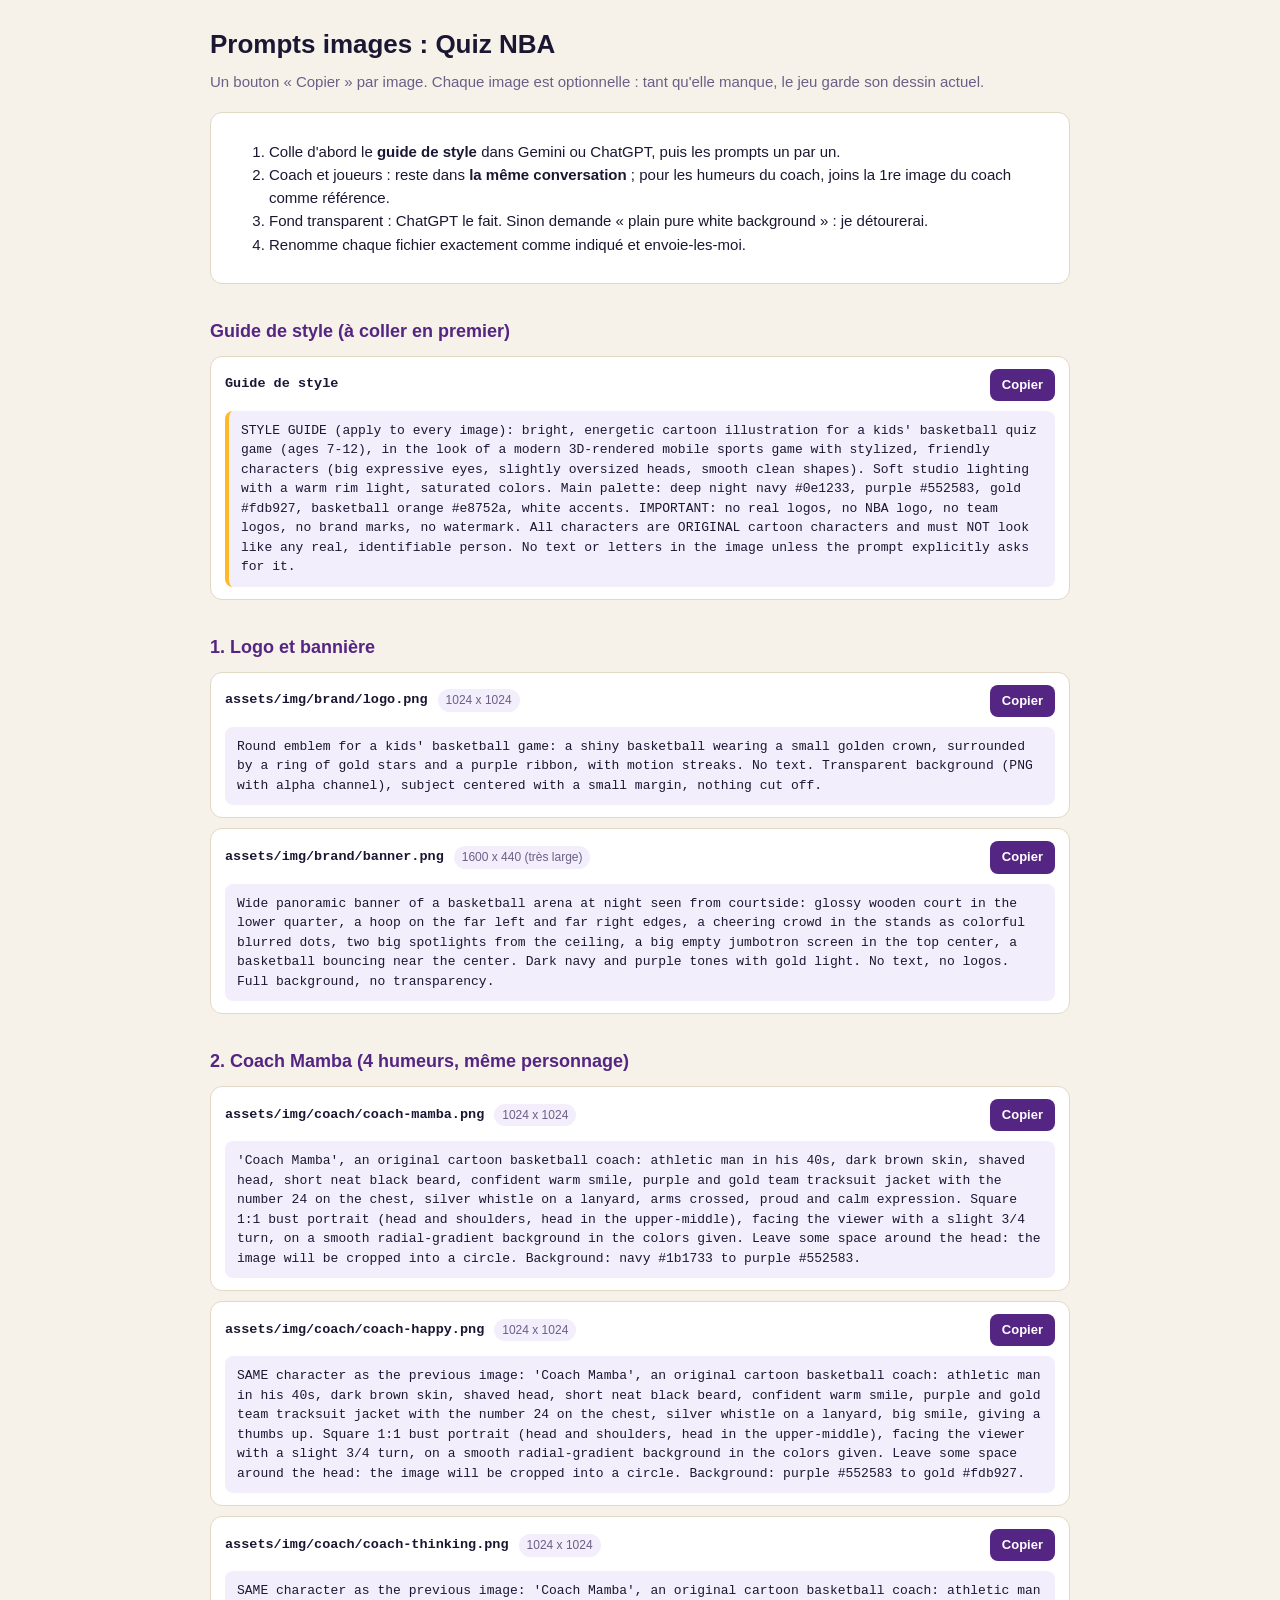
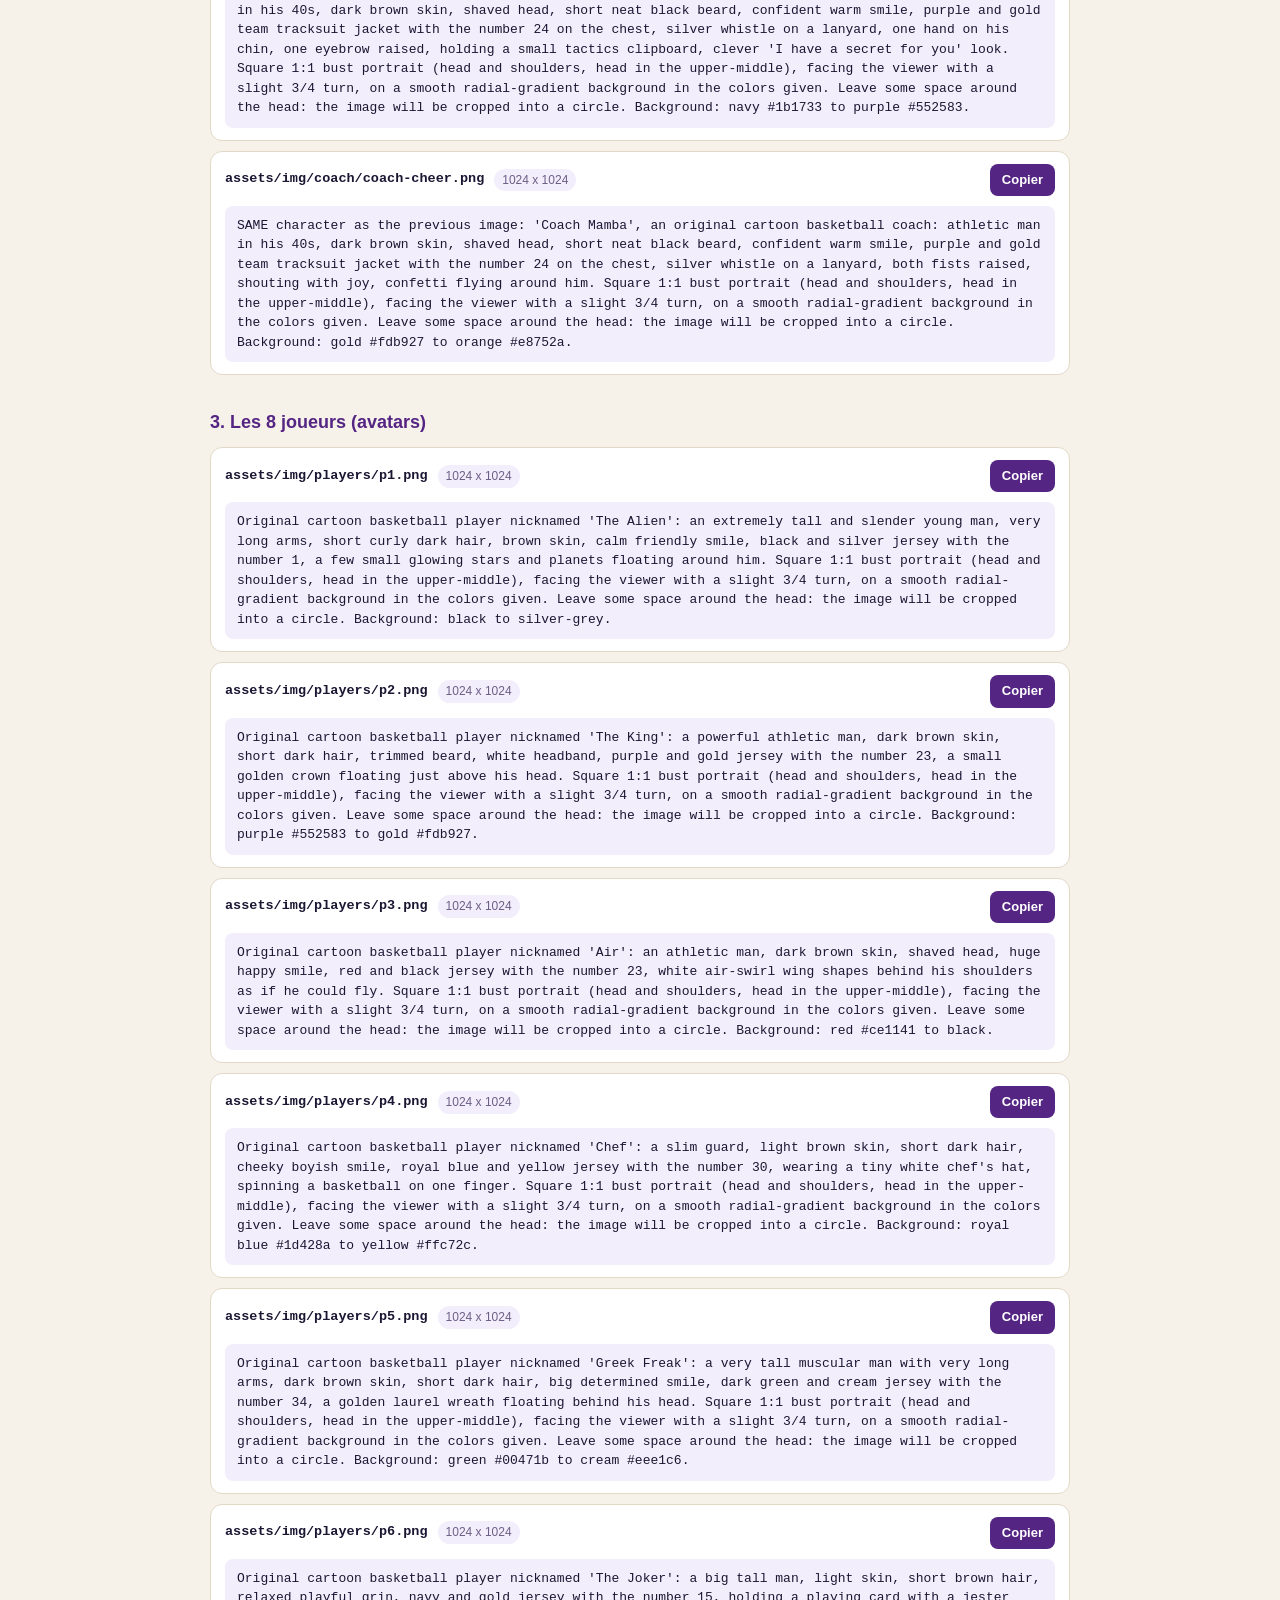
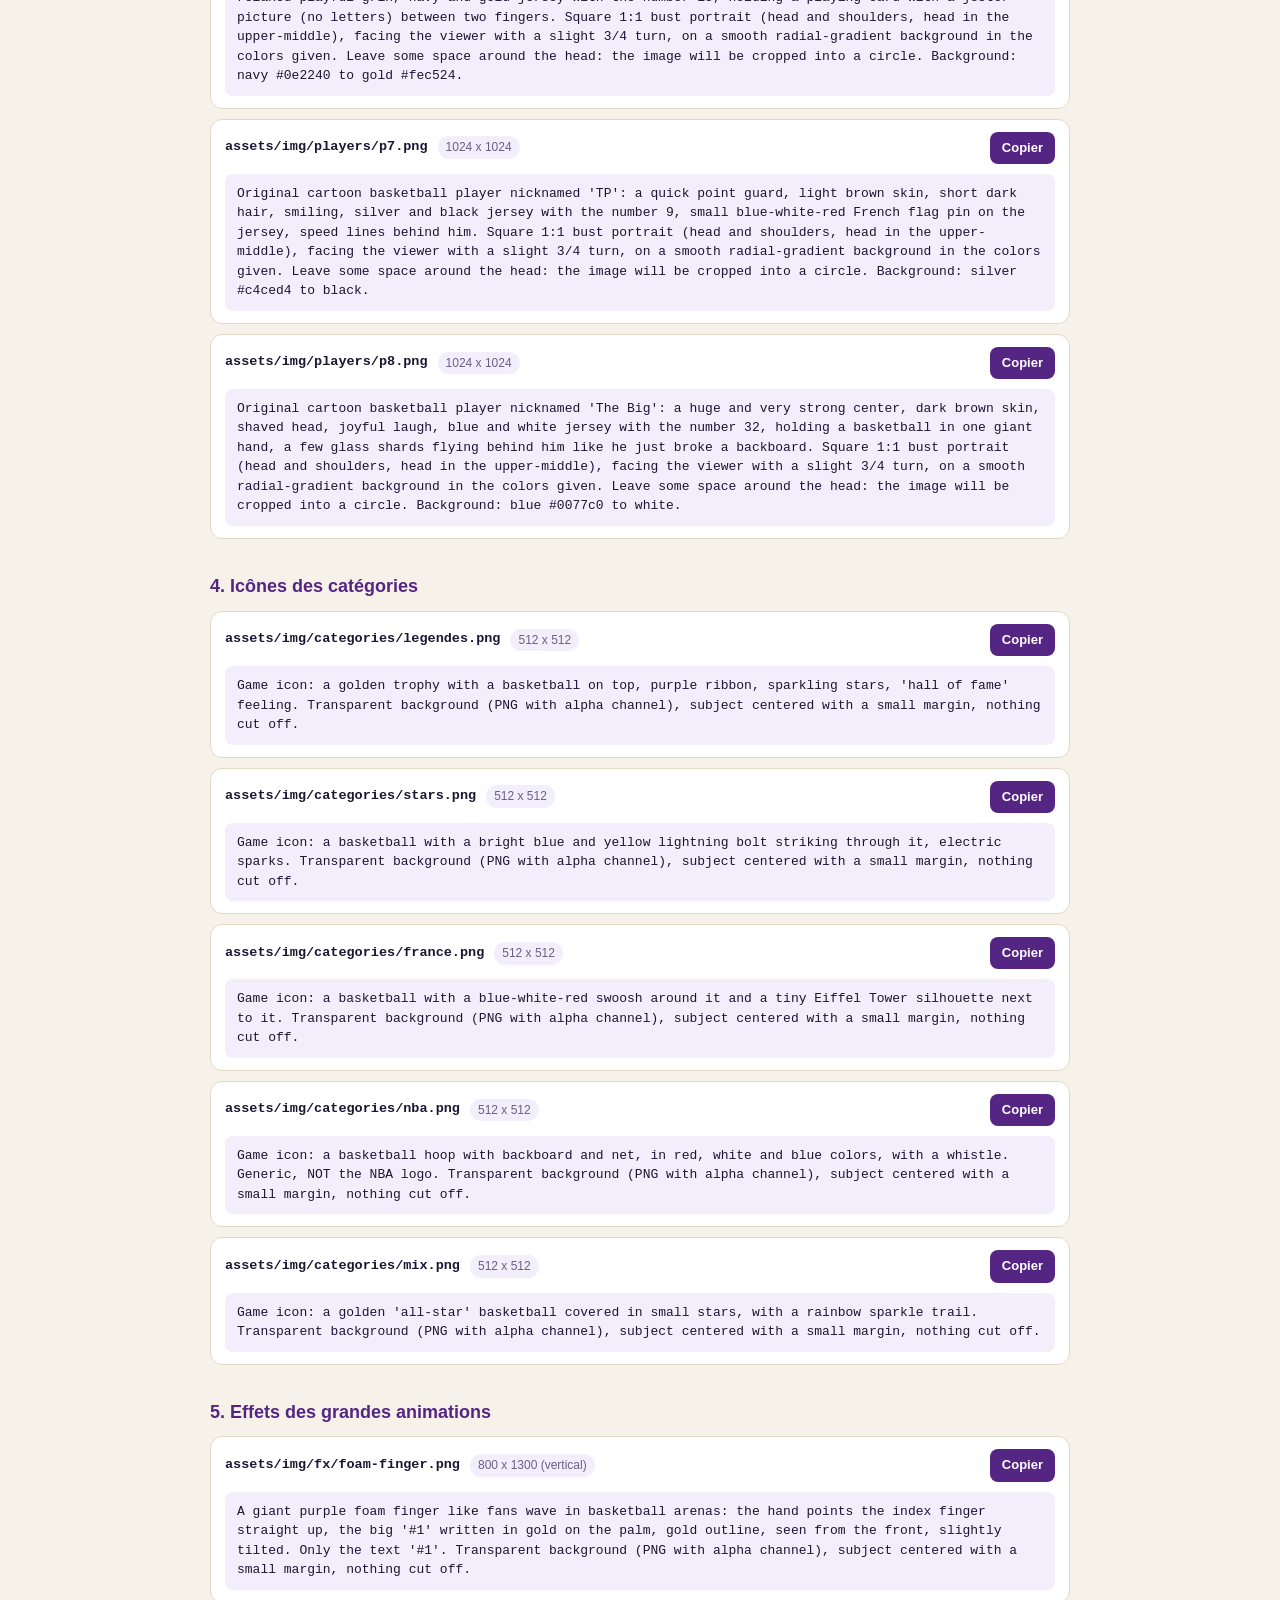
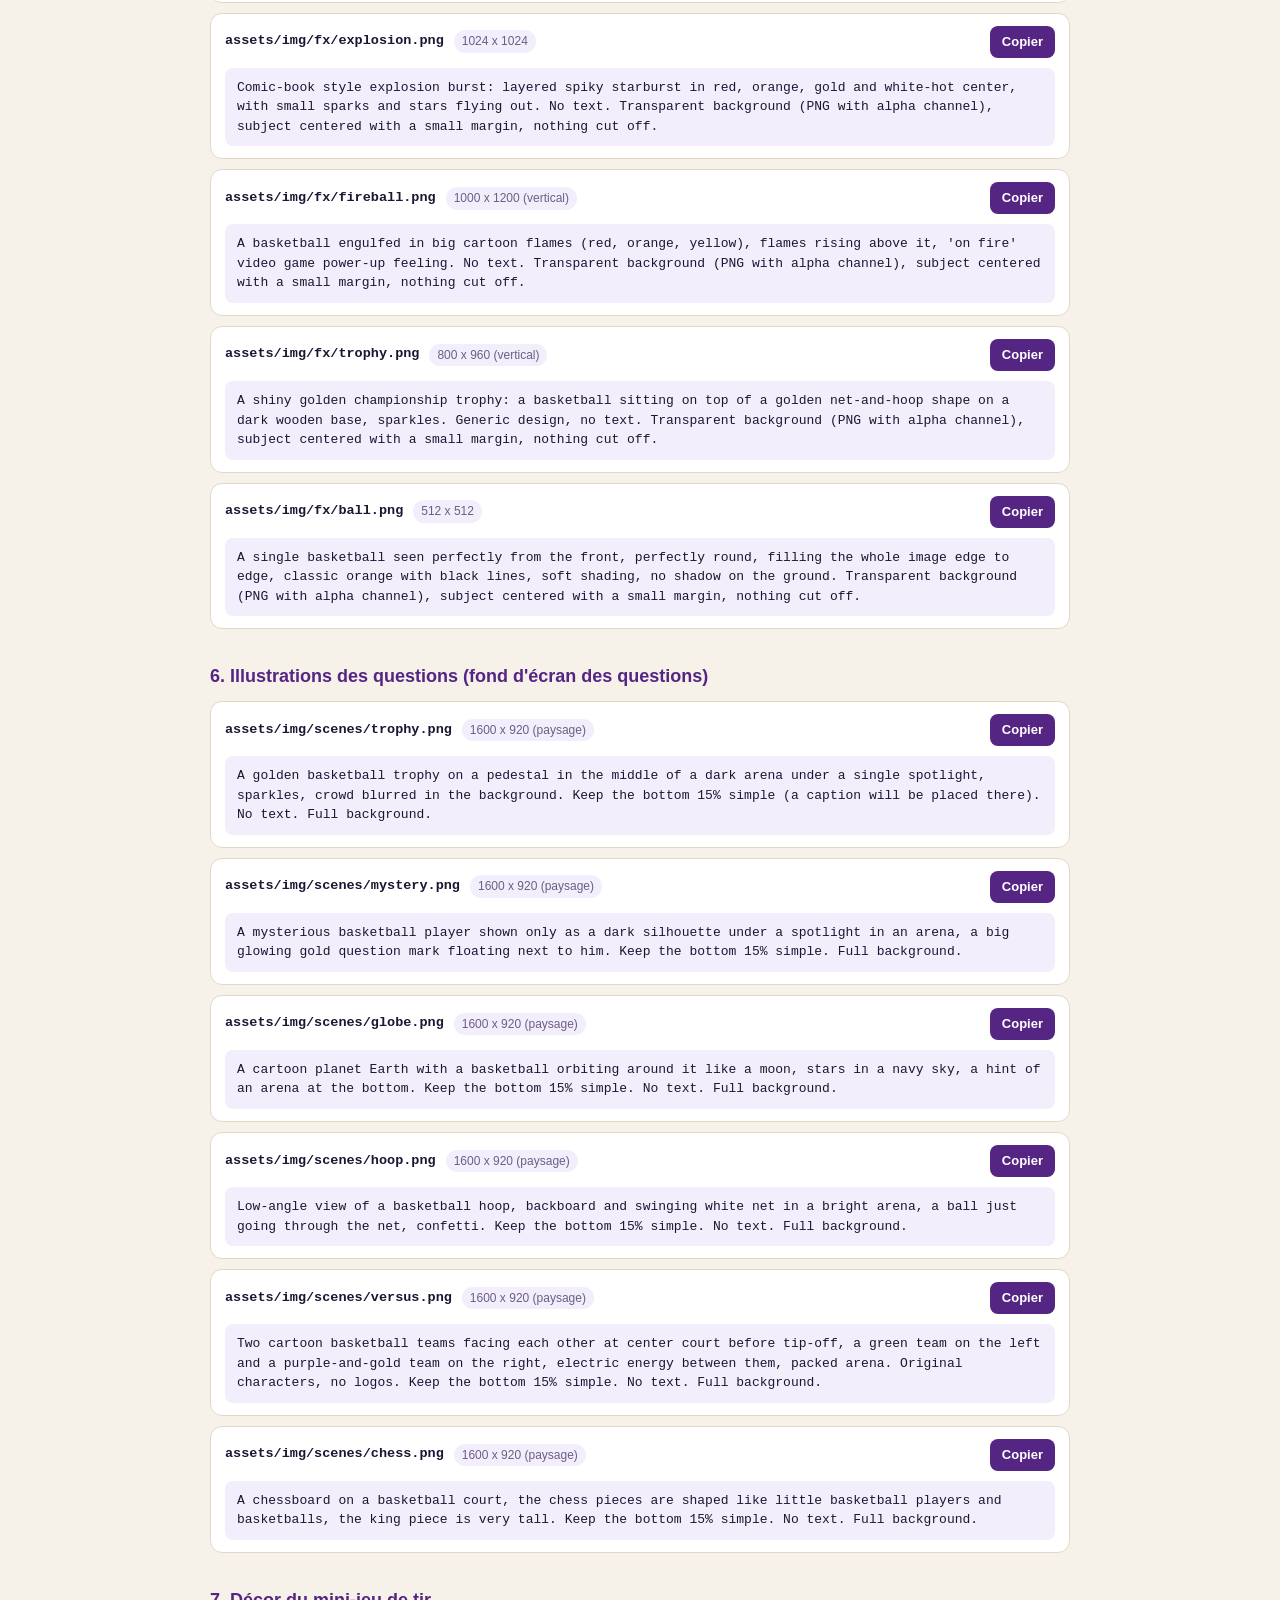
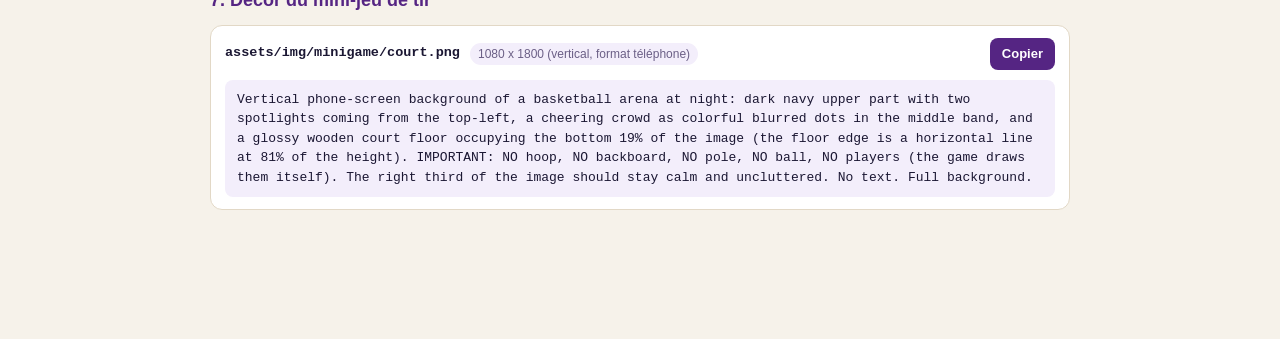
==== prompts-images.html @ 9446aa69 "Version animée : overlays GSAP, mini-jeu de tir, bruitages, images optionnelles - Découpe du fichier" ====
<!doctype html><html lang="fr"><head><meta charset="utf-8"><meta name="viewport" content="width=device-width,initial-scale=1">
<title>Prompts images Quiz NBA</title>
<style>
:root{--bg:#f6f2ea;--card:#fff;--ink:#1b1733;--mut:#6b5f86;--line:#e2d8c6;--acc:#552583;--gold:#fdb927;--code:#f3eefb}
@media (prefers-color-scheme:dark){:root{--bg:#0e1233;--card:#171c47;--ink:#f3f0ff;--mut:#b5acd6;--line:#2c3270;--acc:#c9a8ff;--code:#1f2560}}
*{box-sizing:border-box}body{margin:0;background:var(--bg);color:var(--ink);font:15px/1.55 -apple-system,Segoe UI,Roboto,Helvetica,Arial,sans-serif;padding:24px 16px 60px}
main{max-width:860px;margin:0 auto}h1{font-size:26px;margin:0 0 6px}h2{font-size:18px;margin:34px 0 10px;color:var(--acc)}
p.lead{color:var(--mut);margin:0 0 18px}.steps{background:var(--card);border:1px solid var(--line);border-radius:12px;padding:12px 18px}
.item{background:var(--card);border:1px solid var(--line);border-radius:12px;padding:12px 14px;margin:10px 0}
.head{display:flex;gap:10px;align-items:center;flex-wrap:wrap}.file{font-family:ui-monospace,Menlo,Consolas,monospace;font-weight:700;font-size:13.5px;word-break:break-all}
.size{font-size:12px;color:var(--mut);background:var(--code);padding:2px 8px;border-radius:99px}
button{margin-left:auto;border:0;background:var(--acc);color:#fff;font:inherit;font-size:13px;font-weight:700;padding:6px 12px;border-radius:8px;cursor:pointer}
button.done{background:#2e8b57}
pre{white-space:pre-wrap;background:var(--code);border-radius:8px;padding:10px 12px;margin:10px 0 0;font-size:13px;line-height:1.5;font-family:ui-monospace,Menlo,Consolas,monospace}
.style pre{border-left:4px solid var(--gold)}
</style></head><body><main>
<h1>Prompts images : Quiz NBA</h1>
<p class="lead">Un bouton « Copier » par image. Chaque image est optionnelle : tant qu'elle manque, le jeu garde son dessin actuel.</p>
<div class="steps"><ol>
<li>Colle d'abord le <b>guide de style</b> dans Gemini ou ChatGPT, puis les prompts un par un.</li>
<li>Coach et joueurs : reste dans <b>la même conversation</b> ; pour les humeurs du coach, joins la 1re image du coach comme référence.</li>
<li>Fond transparent : ChatGPT le fait. Sinon demande « plain pure white background » : je détourerai.</li>
<li>Renomme chaque fichier exactement comme indiqué et envoie-les-moi.</li></ol></div>
<h2>Guide de style (à coller en premier)</h2>
<div class="item style"><div class="head"><span class="file">Guide de style</span><button data-t="style">Copier</button></div><pre id="style"></pre></div>
<div id="list"></div>
<script>
var STYLE="STYLE GUIDE (apply to every image): bright, energetic cartoon illustration for a kids' basketball quiz game (ages 7-12), in the look of a modern 3D-rendered mobile sports game with stylized, friendly characters (big expressive eyes, slightly oversized heads, smooth clean shapes). Soft studio lighting with a warm rim light, saturated colors. Main palette: deep night navy #0e1233, purple #552583, gold #fdb927, basketball orange #e8752a, white accents. IMPORTANT: no real logos, no NBA logo, no team logos, no brand marks, no watermark. All characters are ORIGINAL cartoon characters and must NOT look like any real, identifiable person. No text or letters in the image unless the prompt explicitly asks for it.";var DATA=[{"title": "1. Logo et bannière", "folder": "brand", "items": [{"name": "logo", "size": "1024 x 1024", "prompt": "Round emblem for a kids' basketball game: a shiny basketball wearing a small golden crown, surrounded by a ring of gold stars and a purple ribbon, with motion streaks. No text. Transparent background (PNG with alpha channel), subject centered with a small margin, nothing cut off."}, {"name": "banner", "size": "1600 x 440 (très large)", "prompt": "Wide panoramic banner of a basketball arena at night seen from courtside: glossy wooden court in the lower quarter, a hoop on the far left and far right edges, a cheering crowd in the stands as colorful blurred dots, two big spotlights from the ceiling, a big empty jumbotron screen in the top center, a basketball bouncing near the center. Dark navy and purple tones with gold light. No text, no logos. Full background, no transparency."}]}, {"title": "2. Coach Mamba (4 humeurs, même personnage)", "folder": "coach", "items": [{"name": "coach-mamba", "size": "1024 x 1024", "prompt": "'Coach Mamba', an original cartoon basketball coach: athletic man in his 40s, dark brown skin, shaved head, short neat black beard, confident warm smile, purple and gold team tracksuit jacket with the number 24 on the chest, silver whistle on a lanyard, arms crossed, proud and calm expression. Square 1:1 bust portrait (head and shoulders, head in the upper-middle), facing the viewer with a slight 3/4 turn, on a smooth radial-gradient background in the colors given. Leave some space around the head: the image will be cropped into a circle. Background: navy #1b1733 to purple #552583."}, {"name": "coach-happy", "size": "1024 x 1024", "prompt": "SAME character as the previous image: 'Coach Mamba', an original cartoon basketball coach: athletic man in his 40s, dark brown skin, shaved head, short neat black beard, confident warm smile, purple and gold team tracksuit jacket with the number 24 on the chest, silver whistle on a lanyard, big smile, giving a thumbs up. Square 1:1 bust portrait (head and shoulders, head in the upper-middle), facing the viewer with a slight 3/4 turn, on a smooth radial-gradient background in the colors given. Leave some space around the head: the image will be cropped into a circle. Background: purple #552583 to gold #fdb927."}, {"name": "coach-thinking", "size": "1024 x 1024", "prompt": "SAME character as the previous image: 'Coach Mamba', an original cartoon basketball coach: athletic man in his 40s, dark brown skin, shaved head, short neat black beard, confident warm smile, purple and gold team tracksuit jacket with the number 24 on the chest, silver whistle on a lanyard, one hand on his chin, one eyebrow raised, holding a small tactics clipboard, clever 'I have a secret for you' look. Square 1:1 bust portrait (head and shoulders, head in the upper-middle), facing the viewer with a slight 3/4 turn, on a smooth radial-gradient background in the colors given. Leave some space around the head: the image will be cropped into a circle. Background: navy #1b1733 to purple #552583."}, {"name": "coach-cheer", "size": "1024 x 1024", "prompt": "SAME character as the previous image: 'Coach Mamba', an original cartoon basketball coach: athletic man in his 40s, dark brown skin, shaved head, short neat black beard, confident warm smile, purple and gold team tracksuit jacket with the number 24 on the chest, silver whistle on a lanyard, both fists raised, shouting with joy, confetti flying around him. Square 1:1 bust portrait (head and shoulders, head in the upper-middle), facing the viewer with a slight 3/4 turn, on a smooth radial-gradient background in the colors given. Leave some space around the head: the image will be cropped into a circle. Background: gold #fdb927 to orange #e8752a."}]}, {"title": "3. Les 8 joueurs (avatars)", "folder": "players", "items": [{"name": "p1", "size": "1024 x 1024", "prompt": "Original cartoon basketball player nicknamed 'The Alien': an extremely tall and slender young man, very long arms, short curly dark hair, brown skin, calm friendly smile, black and silver jersey with the number 1, a few small glowing stars and planets floating around him. Square 1:1 bust portrait (head and shoulders, head in the upper-middle), facing the viewer with a slight 3/4 turn, on a smooth radial-gradient background in the colors given. Leave some space around the head: the image will be cropped into a circle. Background: black to silver-grey."}, {"name": "p2", "size": "1024 x 1024", "prompt": "Original cartoon basketball player nicknamed 'The King': a powerful athletic man, dark brown skin, short dark hair, trimmed beard, white headband, purple and gold jersey with the number 23, a small golden crown floating just above his head. Square 1:1 bust portrait (head and shoulders, head in the upper-middle), facing the viewer with a slight 3/4 turn, on a smooth radial-gradient background in the colors given. Leave some space around the head: the image will be cropped into a circle. Background: purple #552583 to gold #fdb927."}, {"name": "p3", "size": "1024 x 1024", "prompt": "Original cartoon basketball player nicknamed 'Air': an athletic man, dark brown skin, shaved head, huge happy smile, red and black jersey with the number 23, white air-swirl wing shapes behind his shoulders as if he could fly. Square 1:1 bust portrait (head and shoulders, head in the upper-middle), facing the viewer with a slight 3/4 turn, on a smooth radial-gradient background in the colors given. Leave some space around the head: the image will be cropped into a circle. Background: red #ce1141 to black."}, {"name": "p4", "size": "1024 x 1024", "prompt": "Original cartoon basketball player nicknamed 'Chef': a slim guard, light brown skin, short dark hair, cheeky boyish smile, royal blue and yellow jersey with the number 30, wearing a tiny white chef's hat, spinning a basketball on one finger. Square 1:1 bust portrait (head and shoulders, head in the upper-middle), facing the viewer with a slight 3/4 turn, on a smooth radial-gradient background in the colors given. Leave some space around the head: the image will be cropped into a circle. Background: royal blue #1d428a to yellow #ffc72c."}, {"name": "p5", "size": "1024 x 1024", "prompt": "Original cartoon basketball player nicknamed 'Greek Freak': a very tall muscular man with very long arms, dark brown skin, short dark hair, big determined smile, dark green and cream jersey with the number 34, a golden laurel wreath floating behind his head. Square 1:1 bust portrait (head and shoulders, head in the upper-middle), facing the viewer with a slight 3/4 turn, on a smooth radial-gradient background in the colors given. Leave some space around the head: the image will be cropped into a circle. Background: green #00471b to cream #eee1c6."}, {"name": "p6", "size": "1024 x 1024", "prompt": "Original cartoon basketball player nicknamed 'The Joker': a big tall man, light skin, short brown hair, relaxed playful grin, navy and gold jersey with the number 15, holding a playing card with a jester picture (no letters) between two fingers. Square 1:1 bust portrait (head and shoulders, head in the upper-middle), facing the viewer with a slight 3/4 turn, on a smooth radial-gradient background in the colors given. Leave some space around the head: the image will be cropped into a circle. Background: navy #0e2240 to gold #fec524."}, {"name": "p7", "size": "1024 x 1024", "prompt": "Original cartoon basketball player nicknamed 'TP': a quick point guard, light brown skin, short dark hair, smiling, silver and black jersey with the number 9, small blue-white-red French flag pin on the jersey, speed lines behind him. Square 1:1 bust portrait (head and shoulders, head in the upper-middle), facing the viewer with a slight 3/4 turn, on a smooth radial-gradient background in the colors given. Leave some space around the head: the image will be cropped into a circle. Background: silver #c4ced4 to black."}, {"name": "p8", "size": "1024 x 1024", "prompt": "Original cartoon basketball player nicknamed 'The Big': a huge and very strong center, dark brown skin, shaved head, joyful laugh, blue and white jersey with the number 32, holding a basketball in one giant hand, a few glass shards flying behind him like he just broke a backboard. Square 1:1 bust portrait (head and shoulders, head in the upper-middle), facing the viewer with a slight 3/4 turn, on a smooth radial-gradient background in the colors given. Leave some space around the head: the image will be cropped into a circle. Background: blue #0077c0 to white."}]}, {"title": "4. Icônes des catégories", "folder": "categories", "items": [{"name": "legendes", "size": "512 x 512", "prompt": "Game icon: a golden trophy with a basketball on top, purple ribbon, sparkling stars, 'hall of fame' feeling. Transparent background (PNG with alpha channel), subject centered with a small margin, nothing cut off."}, {"name": "stars", "size": "512 x 512", "prompt": "Game icon: a basketball with a bright blue and yellow lightning bolt striking through it, electric sparks. Transparent background (PNG with alpha channel), subject centered with a small margin, nothing cut off."}, {"name": "france", "size": "512 x 512", "prompt": "Game icon: a basketball with a blue-white-red swoosh around it and a tiny Eiffel Tower silhouette next to it. Transparent background (PNG with alpha channel), subject centered with a small margin, nothing cut off."}, {"name": "nba", "size": "512 x 512", "prompt": "Game icon: a basketball hoop with backboard and net, in red, white and blue colors, with a whistle. Generic, NOT the NBA logo. Transparent background (PNG with alpha channel), subject centered with a small margin, nothing cut off."}, {"name": "mix", "size": "512 x 512", "prompt": "Game icon: a golden 'all-star' basketball covered in small stars, with a rainbow sparkle trail. Transparent background (PNG with alpha channel), subject centered with a small margin, nothing cut off."}]}, {"title": "5. Effets des grandes animations", "folder": "fx", "items": [{"name": "foam-finger", "size": "800 x 1300 (vertical)", "prompt": "A giant purple foam finger like fans wave in basketball arenas: the hand points the index finger straight up, the big '#1' written in gold on the palm, gold outline, seen from the front, slightly tilted. Only the text '#1'. Transparent background (PNG with alpha channel), subject centered with a small margin, nothing cut off."}, {"name": "explosion", "size": "1024 x 1024", "prompt": "Comic-book style explosion burst: layered spiky starburst in red, orange, gold and white-hot center, with small sparks and stars flying out. No text. Transparent background (PNG with alpha channel), subject centered with a small margin, nothing cut off."}, {"name": "fireball", "size": "1000 x 1200 (vertical)", "prompt": "A basketball engulfed in big cartoon flames (red, orange, yellow), flames rising above it, 'on fire' video game power-up feeling. No text. Transparent background (PNG with alpha channel), subject centered with a small margin, nothing cut off."}, {"name": "trophy", "size": "800 x 960 (vertical)", "prompt": "A shiny golden championship trophy: a basketball sitting on top of a golden net-and-hoop shape on a dark wooden base, sparkles. Generic design, no text. Transparent background (PNG with alpha channel), subject centered with a small margin, nothing cut off."}, {"name": "ball", "size": "512 x 512", "prompt": "A single basketball seen perfectly from the front, perfectly round, filling the whole image edge to edge, classic orange with black lines, soft shading, no shadow on the ground. Transparent background (PNG with alpha channel), subject centered with a small margin, nothing cut off."}]}, {"title": "6. Illustrations des questions (fond d'écran des questions)", "folder": "scenes", "items": [{"name": "trophy", "size": "1600 x 920 (paysage)", "prompt": "A golden basketball trophy on a pedestal in the middle of a dark arena under a single spotlight, sparkles, crowd blurred in the background. Keep the bottom 15% simple (a caption will be placed there). No text. Full background."}, {"name": "mystery", "size": "1600 x 920 (paysage)", "prompt": "A mysterious basketball player shown only as a dark silhouette under a spotlight in an arena, a big glowing gold question mark floating next to him. Keep the bottom 15% simple. Full background."}, {"name": "globe", "size": "1600 x 920 (paysage)", "prompt": "A cartoon planet Earth with a basketball orbiting around it like a moon, stars in a navy sky, a hint of an arena at the bottom. Keep the bottom 15% simple. No text. Full background."}, {"name": "hoop", "size": "1600 x 920 (paysage)", "prompt": "Low-angle view of a basketball hoop, backboard and swinging white net in a bright arena, a ball just going through the net, confetti. Keep the bottom 15% simple. No text. Full background."}, {"name": "versus", "size": "1600 x 920 (paysage)", "prompt": "Two cartoon basketball teams facing each other at center court before tip-off, a green team on the left and a purple-and-gold team on the right, electric energy between them, packed arena. Original characters, no logos. Keep the bottom 15% simple. No text. Full background."}, {"name": "chess", "size": "1600 x 920 (paysage)", "prompt": "A chessboard on a basketball court, the chess pieces are shaped like little basketball players and basketballs, the king piece is very tall. Keep the bottom 15% simple. No text. Full background."}]}, {"title": "7. Décor du mini-jeu de tir", "folder": "minigame", "items": [{"name": "court", "size": "1080 x 1800 (vertical, format téléphone)", "prompt": "Vertical phone-screen background of a basketball arena at night: dark navy upper part with two spotlights coming from the top-left, a cheering crowd as colorful blurred dots in the middle band, and a glossy wooden court floor occupying the bottom 19% of the image (the floor edge is a horizontal line at 81% of the height). IMPORTANT: NO hoop, NO backboard, NO pole, NO ball, NO players (the game draws them itself). The right third of the image should stay calm and uncluttered. No text. Full background."}]}];
document.getElementById('style').textContent=STYLE;
var L=document.getElementById('list'),T={style:STYLE},n=0;
DATA.forEach(function(g){var h=document.createElement('h2');h.textContent=g.title;L.appendChild(h);
 g.items.forEach(function(it){var id='p'+(n++);T[id]=it.prompt;var d=document.createElement('div');d.className='item';
  d.innerHTML='<div class="head"><span class="file"></span><span class="size"></span><button data-t="'+id+'">Copier</button></div><pre></pre>';
  d.querySelector('.file').textContent='assets/img/'+g.folder+'/'+it.name+'.png';d.querySelector('.size').textContent=it.size;d.querySelector('pre').textContent=it.prompt;L.appendChild(d);});});
document.addEventListener('click',function(e){var b=e.target.closest('button[data-t]');if(!b)return;var t=T[b.getAttribute('data-t')];
 function ok(){b.textContent='Copié !';b.classList.add('done');setTimeout(function(){b.textContent='Copier';b.classList.remove('done');},1500);}
 if(navigator.clipboard&&navigator.clipboard.writeText)navigator.clipboard.writeText(t).then(ok,function(){fallback();});else fallback();
 function fallback(){var ta=document.createElement('textarea');ta.value=t;document.body.appendChild(ta);ta.select();try{document.execCommand('copy');ok();}catch(x){}document.body.removeChild(ta);}});
</script></main></body></html>
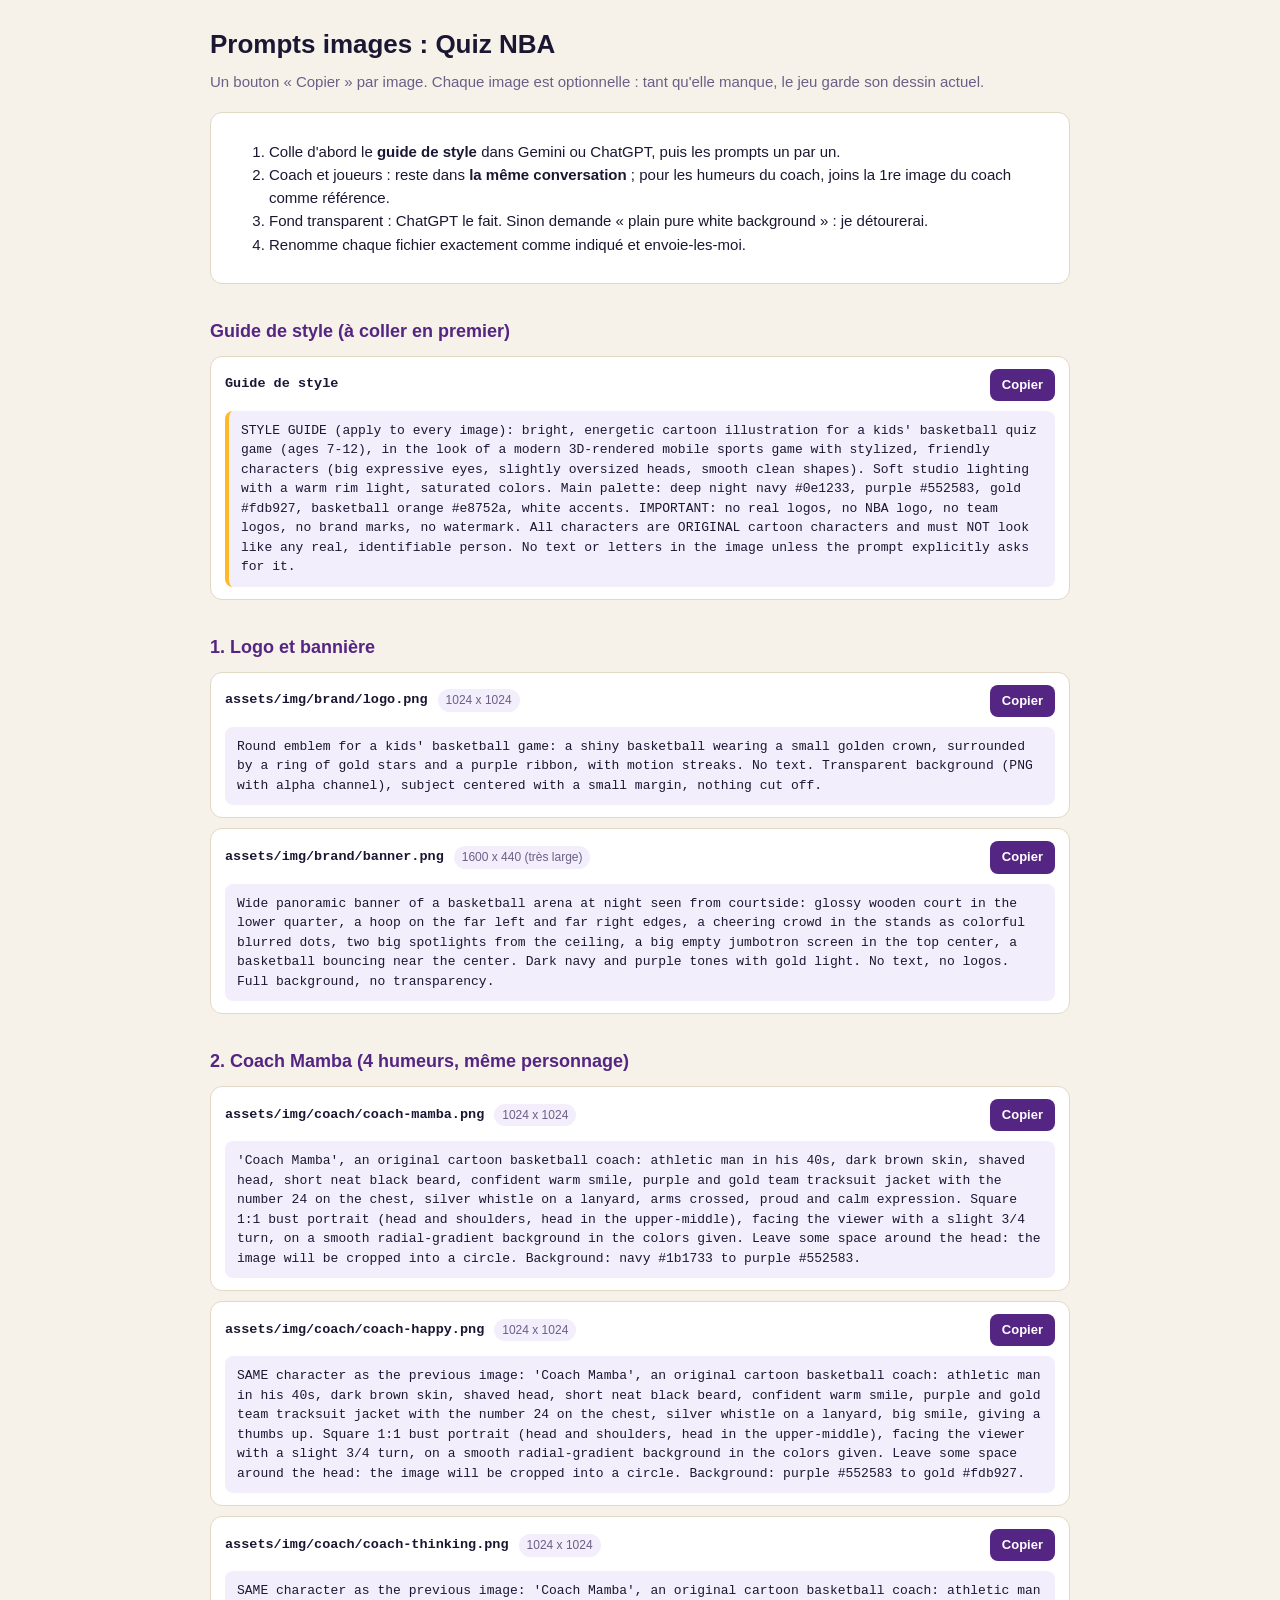
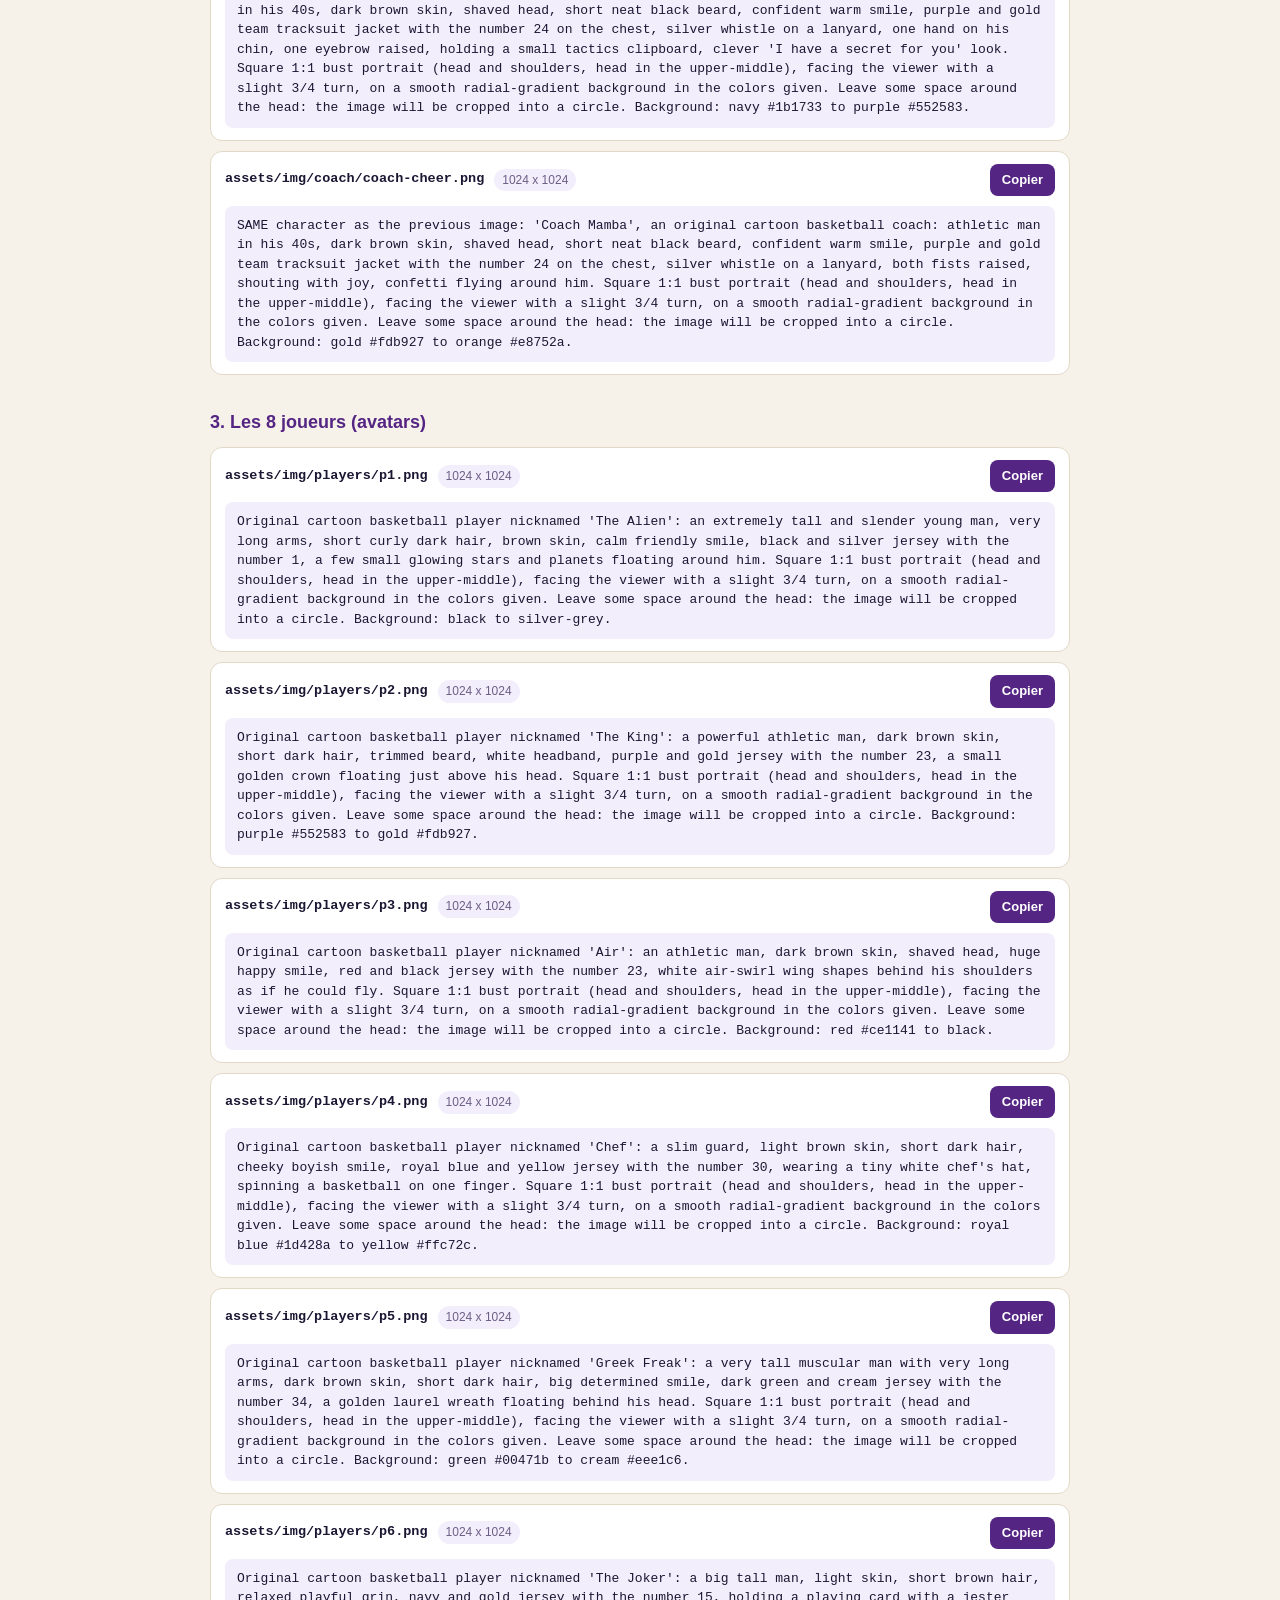
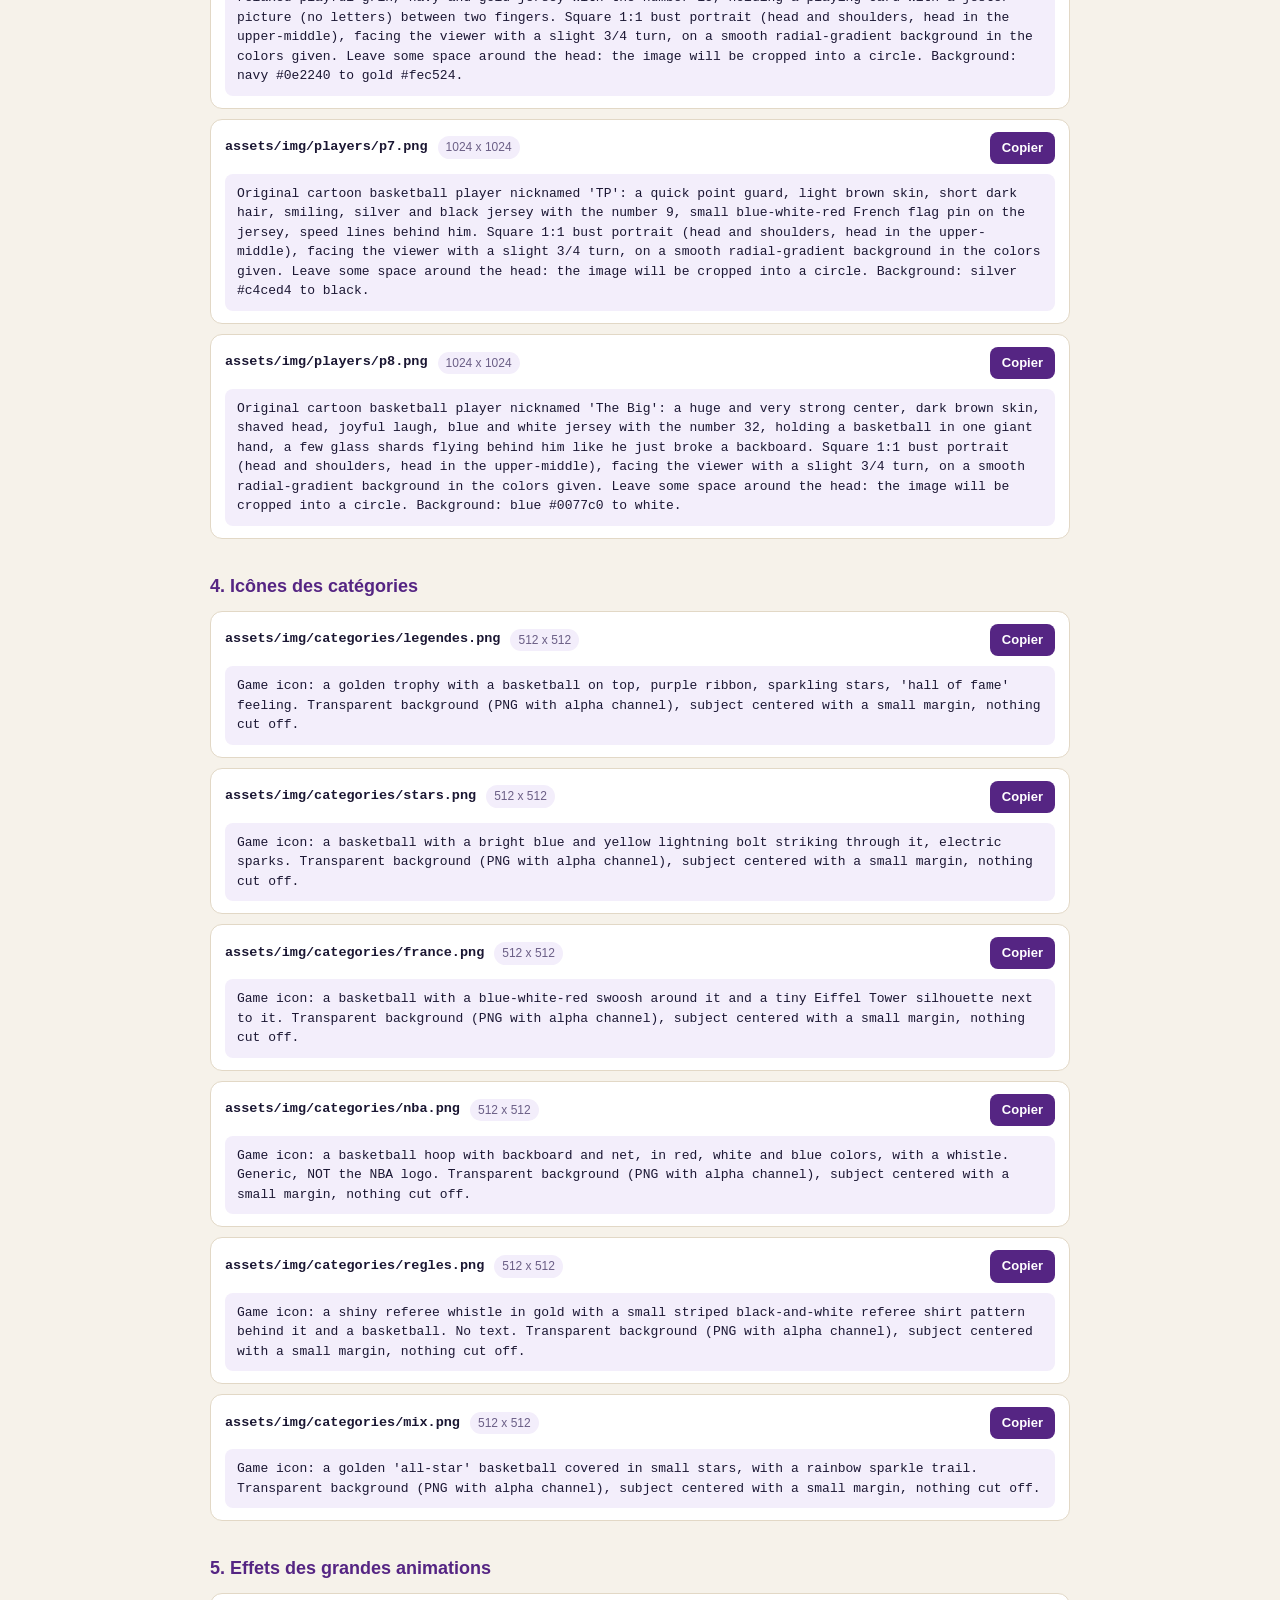
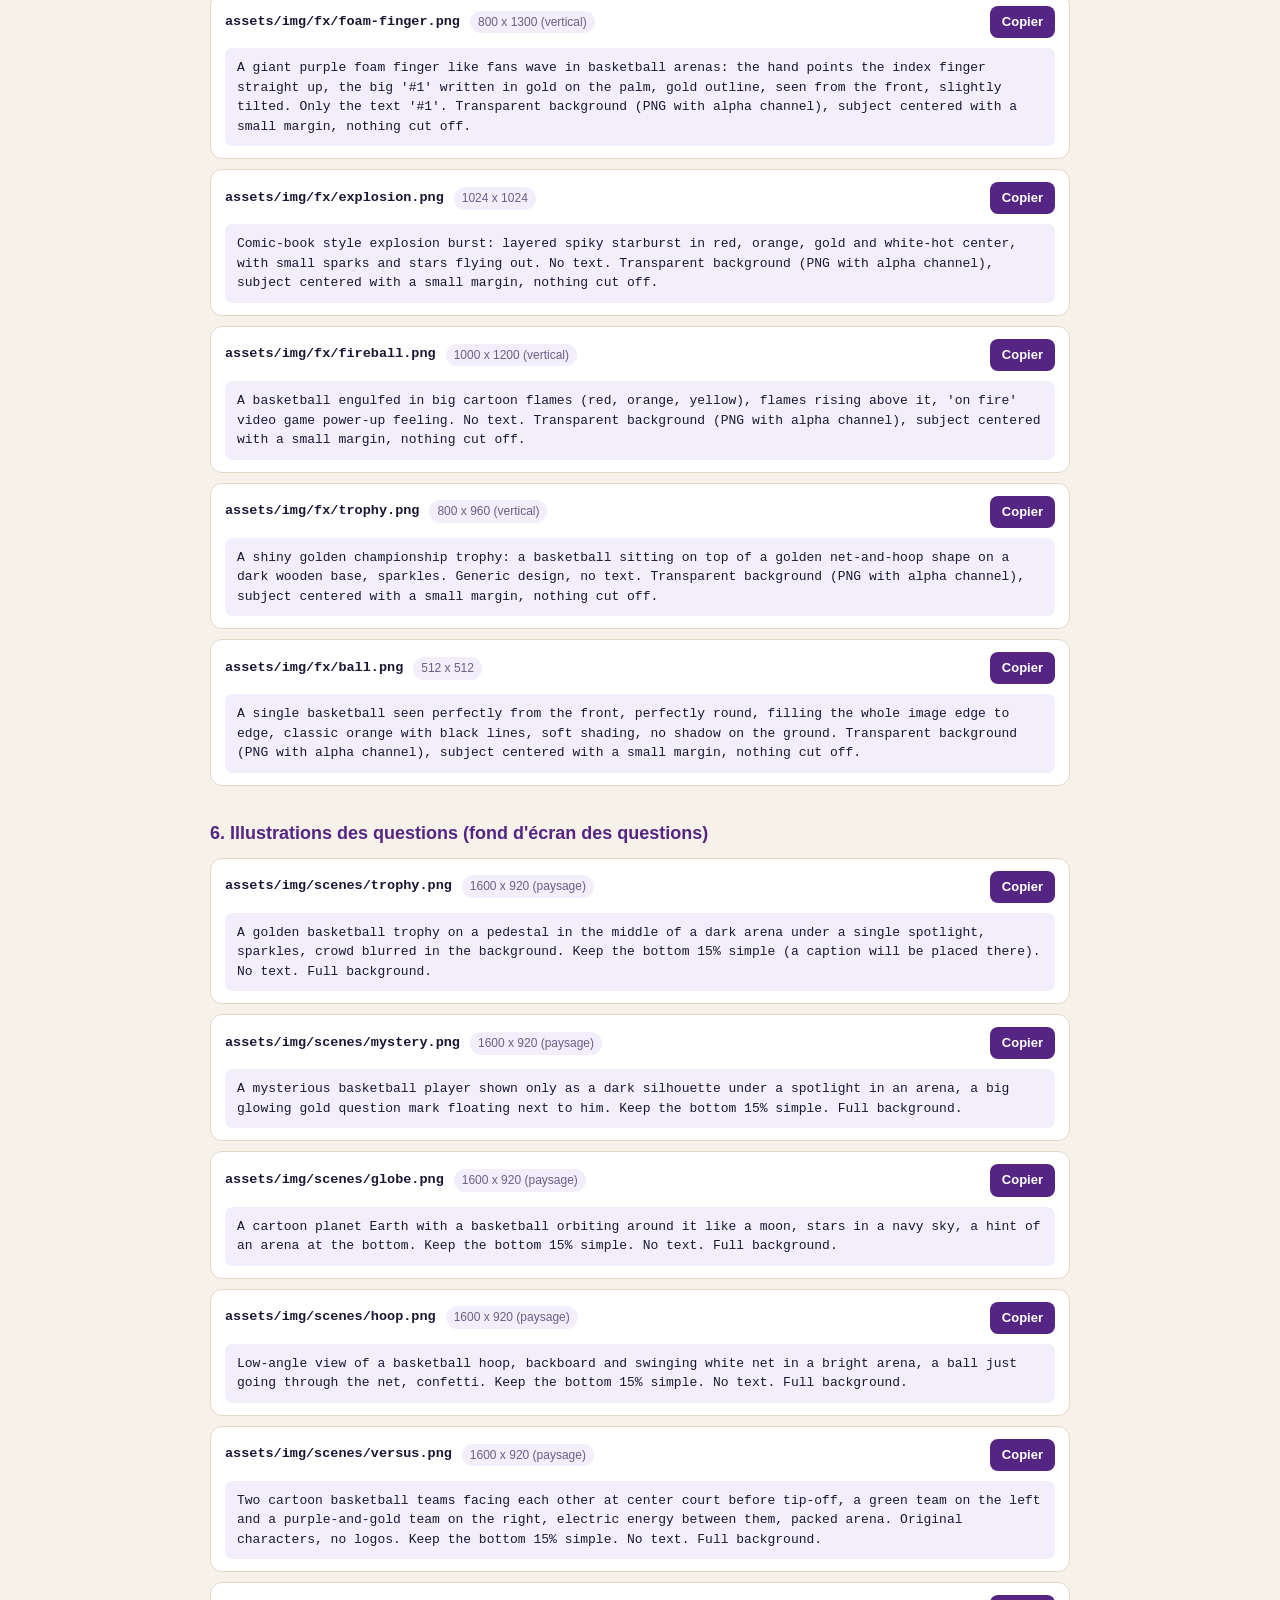
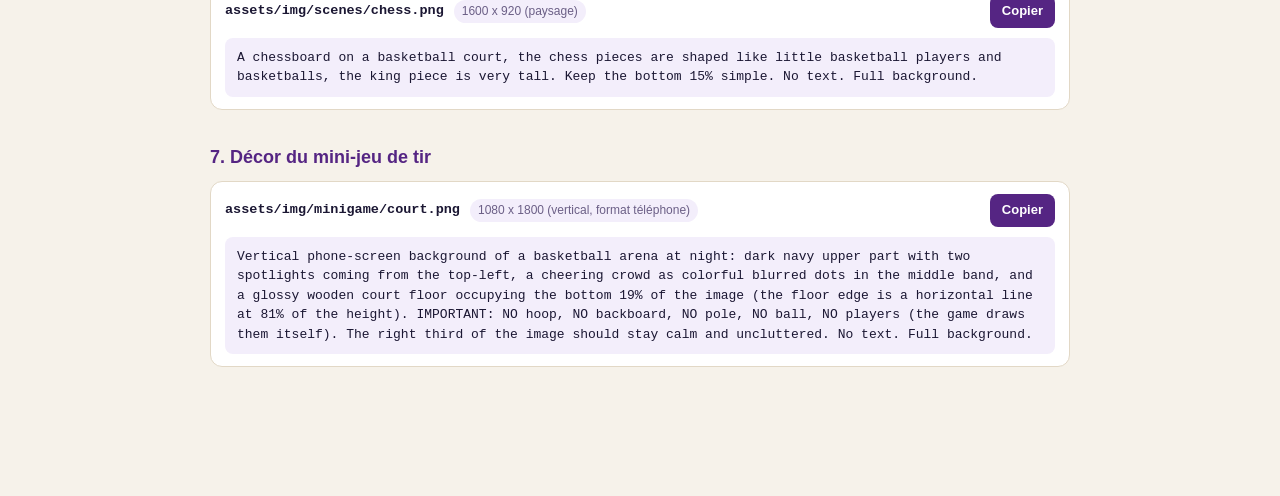
==== commit d5c0f600: "École des règles FIBA jeunes : 8 chapitres, fiches, gestes d'arbitre, badges et diplôme - 54 fiches " ====
--- a/prompts-images.html
+++ b/prompts-images.html
@@ -25,7 +25,7 @@
 <div class="item style"><div class="head"><span class="file">Guide de style</span><button data-t="style">Copier</button></div><pre id="style"></pre></div>
 <div id="list"></div>
 <script>
-var STYLE="STYLE GUIDE (apply to every image): bright, energetic cartoon illustration for a kids' basketball quiz game (ages 7-12), in the look of a modern 3D-rendered mobile sports game with stylized, friendly characters (big expressive eyes, slightly oversized heads, smooth clean shapes). Soft studio lighting with a warm rim light, saturated colors. Main palette: deep night navy #0e1233, purple #552583, gold #fdb927, basketball orange #e8752a, white accents. IMPORTANT: no real logos, no NBA logo, no team logos, no brand marks, no watermark. All characters are ORIGINAL cartoon characters and must NOT look like any real, identifiable person. No text or letters in the image unless the prompt explicitly asks for it.";var DATA=[{"title": "1. Logo et bannière", "folder": "brand", "items": [{"name": "logo", "size": "1024 x 1024", "prompt": "Round emblem for a kids' basketball game: a shiny basketball wearing a small golden crown, surrounded by a ring of gold stars and a purple ribbon, with motion streaks. No text. Transparent background (PNG with alpha channel), subject centered with a small margin, nothing cut off."}, {"name": "banner", "size": "1600 x 440 (très large)", "prompt": "Wide panoramic banner of a basketball arena at night seen from courtside: glossy wooden court in the lower quarter, a hoop on the far left and far right edges, a cheering crowd in the stands as colorful blurred dots, two big spotlights from the ceiling, a big empty jumbotron screen in the top center, a basketball bouncing near the center. Dark navy and purple tones with gold light. No text, no logos. Full background, no transparency."}]}, {"title": "2. Coach Mamba (4 humeurs, même personnage)", "folder": "coach", "items": [{"name": "coach-mamba", "size": "1024 x 1024", "prompt": "'Coach Mamba', an original cartoon basketball coach: athletic man in his 40s, dark brown skin, shaved head, short neat black beard, confident warm smile, purple and gold team tracksuit jacket with the number 24 on the chest, silver whistle on a lanyard, arms crossed, proud and calm expression. Square 1:1 bust portrait (head and shoulders, head in the upper-middle), facing the viewer with a slight 3/4 turn, on a smooth radial-gradient background in the colors given. Leave some space around the head: the image will be cropped into a circle. Background: navy #1b1733 to purple #552583."}, {"name": "coach-happy", "size": "1024 x 1024", "prompt": "SAME character as the previous image: 'Coach Mamba', an original cartoon basketball coach: athletic man in his 40s, dark brown skin, shaved head, short neat black beard, confident warm smile, purple and gold team tracksuit jacket with the number 24 on the chest, silver whistle on a lanyard, big smile, giving a thumbs up. Square 1:1 bust portrait (head and shoulders, head in the upper-middle), facing the viewer with a slight 3/4 turn, on a smooth radial-gradient background in the colors given. Leave some space around the head: the image will be cropped into a circle. Background: purple #552583 to gold #fdb927."}, {"name": "coach-thinking", "size": "1024 x 1024", "prompt": "SAME character as the previous image: 'Coach Mamba', an original cartoon basketball coach: athletic man in his 40s, dark brown skin, shaved head, short neat black beard, confident warm smile, purple and gold team tracksuit jacket with the number 24 on the chest, silver whistle on a lanyard, one hand on his chin, one eyebrow raised, holding a small tactics clipboard, clever 'I have a secret for you' look. Square 1:1 bust portrait (head and shoulders, head in the upper-middle), facing the viewer with a slight 3/4 turn, on a smooth radial-gradient background in the colors given. Leave some space around the head: the image will be cropped into a circle. Background: navy #1b1733 to purple #552583."}, {"name": "coach-cheer", "size": "1024 x 1024", "prompt": "SAME character as the previous image: 'Coach Mamba', an original cartoon basketball coach: athletic man in his 40s, dark brown skin, shaved head, short neat black beard, confident warm smile, purple and gold team tracksuit jacket with the number 24 on the chest, silver whistle on a lanyard, both fists raised, shouting with joy, confetti flying around him. Square 1:1 bust portrait (head and shoulders, head in the upper-middle), facing the viewer with a slight 3/4 turn, on a smooth radial-gradient background in the colors given. Leave some space around the head: the image will be cropped into a circle. Background: gold #fdb927 to orange #e8752a."}]}, {"title": "3. Les 8 joueurs (avatars)", "folder": "players", "items": [{"name": "p1", "size": "1024 x 1024", "prompt": "Original cartoon basketball player nicknamed 'The Alien': an extremely tall and slender young man, very long arms, short curly dark hair, brown skin, calm friendly smile, black and silver jersey with the number 1, a few small glowing stars and planets floating around him. Square 1:1 bust portrait (head and shoulders, head in the upper-middle), facing the viewer with a slight 3/4 turn, on a smooth radial-gradient background in the colors given. Leave some space around the head: the image will be cropped into a circle. Background: black to silver-grey."}, {"name": "p2", "size": "1024 x 1024", "prompt": "Original cartoon basketball player nicknamed 'The King': a powerful athletic man, dark brown skin, short dark hair, trimmed beard, white headband, purple and gold jersey with the number 23, a small golden crown floating just above his head. Square 1:1 bust portrait (head and shoulders, head in the upper-middle), facing the viewer with a slight 3/4 turn, on a smooth radial-gradient background in the colors given. Leave some space around the head: the image will be cropped into a circle. Background: purple #552583 to gold #fdb927."}, {"name": "p3", "size": "1024 x 1024", "prompt": "Original cartoon basketball player nicknamed 'Air': an athletic man, dark brown skin, shaved head, huge happy smile, red and black jersey with the number 23, white air-swirl wing shapes behind his shoulders as if he could fly. Square 1:1 bust portrait (head and shoulders, head in the upper-middle), facing the viewer with a slight 3/4 turn, on a smooth radial-gradient background in the colors given. Leave some space around the head: the image will be cropped into a circle. Background: red #ce1141 to black."}, {"name": "p4", "size": "1024 x 1024", "prompt": "Original cartoon basketball player nicknamed 'Chef': a slim guard, light brown skin, short dark hair, cheeky boyish smile, royal blue and yellow jersey with the number 30, wearing a tiny white chef's hat, spinning a basketball on one finger. Square 1:1 bust portrait (head and shoulders, head in the upper-middle), facing the viewer with a slight 3/4 turn, on a smooth radial-gradient background in the colors given. Leave some space around the head: the image will be cropped into a circle. Background: royal blue #1d428a to yellow #ffc72c."}, {"name": "p5", "size": "1024 x 1024", "prompt": "Original cartoon basketball player nicknamed 'Greek Freak': a very tall muscular man with very long arms, dark brown skin, short dark hair, big determined smile, dark green and cream jersey with the number 34, a golden laurel wreath floating behind his head. Square 1:1 bust portrait (head and shoulders, head in the upper-middle), facing the viewer with a slight 3/4 turn, on a smooth radial-gradient background in the colors given. Leave some space around the head: the image will be cropped into a circle. Background: green #00471b to cream #eee1c6."}, {"name": "p6", "size": "1024 x 1024", "prompt": "Original cartoon basketball player nicknamed 'The Joker': a big tall man, light skin, short brown hair, relaxed playful grin, navy and gold jersey with the number 15, holding a playing card with a jester picture (no letters) between two fingers. Square 1:1 bust portrait (head and shoulders, head in the upper-middle), facing the viewer with a slight 3/4 turn, on a smooth radial-gradient background in the colors given. Leave some space around the head: the image will be cropped into a circle. Background: navy #0e2240 to gold #fec524."}, {"name": "p7", "size": "1024 x 1024", "prompt": "Original cartoon basketball player nicknamed 'TP': a quick point guard, light brown skin, short dark hair, smiling, silver and black jersey with the number 9, small blue-white-red French flag pin on the jersey, speed lines behind him. Square 1:1 bust portrait (head and shoulders, head in the upper-middle), facing the viewer with a slight 3/4 turn, on a smooth radial-gradient background in the colors given. Leave some space around the head: the image will be cropped into a circle. Background: silver #c4ced4 to black."}, {"name": "p8", "size": "1024 x 1024", "prompt": "Original cartoon basketball player nicknamed 'The Big': a huge and very strong center, dark brown skin, shaved head, joyful laugh, blue and white jersey with the number 32, holding a basketball in one giant hand, a few glass shards flying behind him like he just broke a backboard. Square 1:1 bust portrait (head and shoulders, head in the upper-middle), facing the viewer with a slight 3/4 turn, on a smooth radial-gradient background in the colors given. Leave some space around the head: the image will be cropped into a circle. Background: blue #0077c0 to white."}]}, {"title": "4. Icônes des catégories", "folder": "categories", "items": [{"name": "legendes", "size": "512 x 512", "prompt": "Game icon: a golden trophy with a basketball on top, purple ribbon, sparkling stars, 'hall of fame' feeling. Transparent background (PNG with alpha channel), subject centered with a small margin, nothing cut off."}, {"name": "stars", "size": "512 x 512", "prompt": "Game icon: a basketball with a bright blue and yellow lightning bolt striking through it, electric sparks. Transparent background (PNG with alpha channel), subject centered with a small margin, nothing cut off."}, {"name": "france", "size": "512 x 512", "prompt": "Game icon: a basketball with a blue-white-red swoosh around it and a tiny Eiffel Tower silhouette next to it. Transparent background (PNG with alpha channel), subject centered with a small margin, nothing cut off."}, {"name": "nba", "size": "512 x 512", "prompt": "Game icon: a basketball hoop with backboard and net, in red, white and blue colors, with a whistle. Generic, NOT the NBA logo. Transparent background (PNG with alpha channel), subject centered with a small margin, nothing cut off."}, {"name": "mix", "size": "512 x 512", "prompt": "Game icon: a golden 'all-star' basketball covered in small stars, with a rainbow sparkle trail. Transparent background (PNG with alpha channel), subject centered with a small margin, nothing cut off."}]}, {"title": "5. Effets des grandes animations", "folder": "fx", "items": [{"name": "foam-finger", "size": "800 x 1300 (vertical)", "prompt": "A giant purple foam finger like fans wave in basketball arenas: the hand points the index finger straight up, the big '#1' written in gold on the palm, gold outline, seen from the front, slightly tilted. Only the text '#1'. Transparent background (PNG with alpha channel), subject centered with a small margin, nothing cut off."}, {"name": "explosion", "size": "1024 x 1024", "prompt": "Comic-book style explosion burst: layered spiky starburst in red, orange, gold and white-hot center, with small sparks and stars flying out. No text. Transparent background (PNG with alpha channel), subject centered with a small margin, nothing cut off."}, {"name": "fireball", "size": "1000 x 1200 (vertical)", "prompt": "A basketball engulfed in big cartoon flames (red, orange, yellow), flames rising above it, 'on fire' video game power-up feeling. No text. Transparent background (PNG with alpha channel), subject centered with a small margin, nothing cut off."}, {"name": "trophy", "size": "800 x 960 (vertical)", "prompt": "A shiny golden championship trophy: a basketball sitting on top of a golden net-and-hoop shape on a dark wooden base, sparkles. Generic design, no text. Transparent background (PNG with alpha channel), subject centered with a small margin, nothing cut off."}, {"name": "ball", "size": "512 x 512", "prompt": "A single basketball seen perfectly from the front, perfectly round, filling the whole image edge to edge, classic orange with black lines, soft shading, no shadow on the ground. Transparent background (PNG with alpha channel), subject centered with a small margin, nothing cut off."}]}, {"title": "6. Illustrations des questions (fond d'écran des questions)", "folder": "scenes", "items": [{"name": "trophy", "size": "1600 x 920 (paysage)", "prompt": "A golden basketball trophy on a pedestal in the middle of a dark arena under a single spotlight, sparkles, crowd blurred in the background. Keep the bottom 15% simple (a caption will be placed there). No text. Full background."}, {"name": "mystery", "size": "1600 x 920 (paysage)", "prompt": "A mysterious basketball player shown only as a dark silhouette under a spotlight in an arena, a big glowing gold question mark floating next to him. Keep the bottom 15% simple. Full background."}, {"name": "globe", "size": "1600 x 920 (paysage)", "prompt": "A cartoon planet Earth with a basketball orbiting around it like a moon, stars in a navy sky, a hint of an arena at the bottom. Keep the bottom 15% simple. No text. Full background."}, {"name": "hoop", "size": "1600 x 920 (paysage)", "prompt": "Low-angle view of a basketball hoop, backboard and swinging white net in a bright arena, a ball just going through the net, confetti. Keep the bottom 15% simple. No text. Full background."}, {"name": "versus", "size": "1600 x 920 (paysage)", "prompt": "Two cartoon basketball teams facing each other at center court before tip-off, a green team on the left and a purple-and-gold team on the right, electric energy between them, packed arena. Original characters, no logos. Keep the bottom 15% simple. No text. Full background."}, {"name": "chess", "size": "1600 x 920 (paysage)", "prompt": "A chessboard on a basketball court, the chess pieces are shaped like little basketball players and basketballs, the king piece is very tall. Keep the bottom 15% simple. No text. Full background."}]}, {"title": "7. Décor du mini-jeu de tir", "folder": "minigame", "items": [{"name": "court", "size": "1080 x 1800 (vertical, format téléphone)", "prompt": "Vertical phone-screen background of a basketball arena at night: dark navy upper part with two spotlights coming from the top-left, a cheering crowd as colorful blurred dots in the middle band, and a glossy wooden court floor occupying the bottom 19% of the image (the floor edge is a horizontal line at 81% of the height). IMPORTANT: NO hoop, NO backboard, NO pole, NO ball, NO players (the game draws them itself). The right third of the image should stay calm and uncluttered. No text. Full background."}]}];
+var STYLE="STYLE GUIDE (apply to every image): bright, energetic cartoon illustration for a kids' basketball quiz game (ages 7-12), in the look of a modern 3D-rendered mobile sports game with stylized, friendly characters (big expressive eyes, slightly oversized heads, smooth clean shapes). Soft studio lighting with a warm rim light, saturated colors. Main palette: deep night navy #0e1233, purple #552583, gold #fdb927, basketball orange #e8752a, white accents. IMPORTANT: no real logos, no NBA logo, no team logos, no brand marks, no watermark. All characters are ORIGINAL cartoon characters and must NOT look like any real, identifiable person. No text or letters in the image unless the prompt explicitly asks for it.";var DATA=[{"title": "1. Logo et bannière", "folder": "brand", "items": [{"name": "logo", "size": "1024 x 1024", "prompt": "Round emblem for a kids' basketball game: a shiny basketball wearing a small golden crown, surrounded by a ring of gold stars and a purple ribbon, with motion streaks. No text. Transparent background (PNG with alpha channel), subject centered with a small margin, nothing cut off."}, {"name": "banner", "size": "1600 x 440 (très large)", "prompt": "Wide panoramic banner of a basketball arena at night seen from courtside: glossy wooden court in the lower quarter, a hoop on the far left and far right edges, a cheering crowd in the stands as colorful blurred dots, two big spotlights from the ceiling, a big empty jumbotron screen in the top center, a basketball bouncing near the center. Dark navy and purple tones with gold light. No text, no logos. Full background, no transparency."}]}, {"title": "2. Coach Mamba (4 humeurs, même personnage)", "folder": "coach", "items": [{"name": "coach-mamba", "size": "1024 x 1024", "prompt": "'Coach Mamba', an original cartoon basketball coach: athletic man in his 40s, dark brown skin, shaved head, short neat black beard, confident warm smile, purple and gold team tracksuit jacket with the number 24 on the chest, silver whistle on a lanyard, arms crossed, proud and calm expression. Square 1:1 bust portrait (head and shoulders, head in the upper-middle), facing the viewer with a slight 3/4 turn, on a smooth radial-gradient background in the colors given. Leave some space around the head: the image will be cropped into a circle. Background: navy #1b1733 to purple #552583."}, {"name": "coach-happy", "size": "1024 x 1024", "prompt": "SAME character as the previous image: 'Coach Mamba', an original cartoon basketball coach: athletic man in his 40s, dark brown skin, shaved head, short neat black beard, confident warm smile, purple and gold team tracksuit jacket with the number 24 on the chest, silver whistle on a lanyard, big smile, giving a thumbs up. Square 1:1 bust portrait (head and shoulders, head in the upper-middle), facing the viewer with a slight 3/4 turn, on a smooth radial-gradient background in the colors given. Leave some space around the head: the image will be cropped into a circle. Background: purple #552583 to gold #fdb927."}, {"name": "coach-thinking", "size": "1024 x 1024", "prompt": "SAME character as the previous image: 'Coach Mamba', an original cartoon basketball coach: athletic man in his 40s, dark brown skin, shaved head, short neat black beard, confident warm smile, purple and gold team tracksuit jacket with the number 24 on the chest, silver whistle on a lanyard, one hand on his chin, one eyebrow raised, holding a small tactics clipboard, clever 'I have a secret for you' look. Square 1:1 bust portrait (head and shoulders, head in the upper-middle), facing the viewer with a slight 3/4 turn, on a smooth radial-gradient background in the colors given. Leave some space around the head: the image will be cropped into a circle. Background: navy #1b1733 to purple #552583."}, {"name": "coach-cheer", "size": "1024 x 1024", "prompt": "SAME character as the previous image: 'Coach Mamba', an original cartoon basketball coach: athletic man in his 40s, dark brown skin, shaved head, short neat black beard, confident warm smile, purple and gold team tracksuit jacket with the number 24 on the chest, silver whistle on a lanyard, both fists raised, shouting with joy, confetti flying around him. Square 1:1 bust portrait (head and shoulders, head in the upper-middle), facing the viewer with a slight 3/4 turn, on a smooth radial-gradient background in the colors given. Leave some space around the head: the image will be cropped into a circle. Background: gold #fdb927 to orange #e8752a."}]}, {"title": "3. Les 8 joueurs (avatars)", "folder": "players", "items": [{"name": "p1", "size": "1024 x 1024", "prompt": "Original cartoon basketball player nicknamed 'The Alien': an extremely tall and slender young man, very long arms, short curly dark hair, brown skin, calm friendly smile, black and silver jersey with the number 1, a few small glowing stars and planets floating around him. Square 1:1 bust portrait (head and shoulders, head in the upper-middle), facing the viewer with a slight 3/4 turn, on a smooth radial-gradient background in the colors given. Leave some space around the head: the image will be cropped into a circle. Background: black to silver-grey."}, {"name": "p2", "size": "1024 x 1024", "prompt": "Original cartoon basketball player nicknamed 'The King': a powerful athletic man, dark brown skin, short dark hair, trimmed beard, white headband, purple and gold jersey with the number 23, a small golden crown floating just above his head. Square 1:1 bust portrait (head and shoulders, head in the upper-middle), facing the viewer with a slight 3/4 turn, on a smooth radial-gradient background in the colors given. Leave some space around the head: the image will be cropped into a circle. Background: purple #552583 to gold #fdb927."}, {"name": "p3", "size": "1024 x 1024", "prompt": "Original cartoon basketball player nicknamed 'Air': an athletic man, dark brown skin, shaved head, huge happy smile, red and black jersey with the number 23, white air-swirl wing shapes behind his shoulders as if he could fly. Square 1:1 bust portrait (head and shoulders, head in the upper-middle), facing the viewer with a slight 3/4 turn, on a smooth radial-gradient background in the colors given. Leave some space around the head: the image will be cropped into a circle. Background: red #ce1141 to black."}, {"name": "p4", "size": "1024 x 1024", "prompt": "Original cartoon basketball player nicknamed 'Chef': a slim guard, light brown skin, short dark hair, cheeky boyish smile, royal blue and yellow jersey with the number 30, wearing a tiny white chef's hat, spinning a basketball on one finger. Square 1:1 bust portrait (head and shoulders, head in the upper-middle), facing the viewer with a slight 3/4 turn, on a smooth radial-gradient background in the colors given. Leave some space around the head: the image will be cropped into a circle. Background: royal blue #1d428a to yellow #ffc72c."}, {"name": "p5", "size": "1024 x 1024", "prompt": "Original cartoon basketball player nicknamed 'Greek Freak': a very tall muscular man with very long arms, dark brown skin, short dark hair, big determined smile, dark green and cream jersey with the number 34, a golden laurel wreath floating behind his head. Square 1:1 bust portrait (head and shoulders, head in the upper-middle), facing the viewer with a slight 3/4 turn, on a smooth radial-gradient background in the colors given. Leave some space around the head: the image will be cropped into a circle. Background: green #00471b to cream #eee1c6."}, {"name": "p6", "size": "1024 x 1024", "prompt": "Original cartoon basketball player nicknamed 'The Joker': a big tall man, light skin, short brown hair, relaxed playful grin, navy and gold jersey with the number 15, holding a playing card with a jester picture (no letters) between two fingers. Square 1:1 bust portrait (head and shoulders, head in the upper-middle), facing the viewer with a slight 3/4 turn, on a smooth radial-gradient background in the colors given. Leave some space around the head: the image will be cropped into a circle. Background: navy #0e2240 to gold #fec524."}, {"name": "p7", "size": "1024 x 1024", "prompt": "Original cartoon basketball player nicknamed 'TP': a quick point guard, light brown skin, short dark hair, smiling, silver and black jersey with the number 9, small blue-white-red French flag pin on the jersey, speed lines behind him. Square 1:1 bust portrait (head and shoulders, head in the upper-middle), facing the viewer with a slight 3/4 turn, on a smooth radial-gradient background in the colors given. Leave some space around the head: the image will be cropped into a circle. Background: silver #c4ced4 to black."}, {"name": "p8", "size": "1024 x 1024", "prompt": "Original cartoon basketball player nicknamed 'The Big': a huge and very strong center, dark brown skin, shaved head, joyful laugh, blue and white jersey with the number 32, holding a basketball in one giant hand, a few glass shards flying behind him like he just broke a backboard. Square 1:1 bust portrait (head and shoulders, head in the upper-middle), facing the viewer with a slight 3/4 turn, on a smooth radial-gradient background in the colors given. Leave some space around the head: the image will be cropped into a circle. Background: blue #0077c0 to white."}]}, {"title": "4. Icônes des catégories", "folder": "categories", "items": [{"name": "legendes", "size": "512 x 512", "prompt": "Game icon: a golden trophy with a basketball on top, purple ribbon, sparkling stars, 'hall of fame' feeling. Transparent background (PNG with alpha channel), subject centered with a small margin, nothing cut off."}, {"name": "stars", "size": "512 x 512", "prompt": "Game icon: a basketball with a bright blue and yellow lightning bolt striking through it, electric sparks. Transparent background (PNG with alpha channel), subject centered with a small margin, nothing cut off."}, {"name": "france", "size": "512 x 512", "prompt": "Game icon: a basketball with a blue-white-red swoosh around it and a tiny Eiffel Tower silhouette next to it. Transparent background (PNG with alpha channel), subject centered with a small margin, nothing cut off."}, {"name": "nba", "size": "512 x 512", "prompt": "Game icon: a basketball hoop with backboard and net, in red, white and blue colors, with a whistle. Generic, NOT the NBA logo. Transparent background (PNG with alpha channel), subject centered with a small margin, nothing cut off."}, {"name": "regles", "size": "512 x 512", "prompt": "Game icon: a shiny referee whistle in gold with a small striped black-and-white referee shirt pattern behind it and a basketball. No text. Transparent background (PNG with alpha channel), subject centered with a small margin, nothing cut off."}, {"name": "mix", "size": "512 x 512", "prompt": "Game icon: a golden 'all-star' basketball covered in small stars, with a rainbow sparkle trail. Transparent background (PNG with alpha channel), subject centered with a small margin, nothing cut off."}]}, {"title": "5. Effets des grandes animations", "folder": "fx", "items": [{"name": "foam-finger", "size": "800 x 1300 (vertical)", "prompt": "A giant purple foam finger like fans wave in basketball arenas: the hand points the index finger straight up, the big '#1' written in gold on the palm, gold outline, seen from the front, slightly tilted. Only the text '#1'. Transparent background (PNG with alpha channel), subject centered with a small margin, nothing cut off."}, {"name": "explosion", "size": "1024 x 1024", "prompt": "Comic-book style explosion burst: layered spiky starburst in red, orange, gold and white-hot center, with small sparks and stars flying out. No text. Transparent background (PNG with alpha channel), subject centered with a small margin, nothing cut off."}, {"name": "fireball", "size": "1000 x 1200 (vertical)", "prompt": "A basketball engulfed in big cartoon flames (red, orange, yellow), flames rising above it, 'on fire' video game power-up feeling. No text. Transparent background (PNG with alpha channel), subject centered with a small margin, nothing cut off."}, {"name": "trophy", "size": "800 x 960 (vertical)", "prompt": "A shiny golden championship trophy: a basketball sitting on top of a golden net-and-hoop shape on a dark wooden base, sparkles. Generic design, no text. Transparent background (PNG with alpha channel), subject centered with a small margin, nothing cut off."}, {"name": "ball", "size": "512 x 512", "prompt": "A single basketball seen perfectly from the front, perfectly round, filling the whole image edge to edge, classic orange with black lines, soft shading, no shadow on the ground. Transparent background (PNG with alpha channel), subject centered with a small margin, nothing cut off."}]}, {"title": "6. Illustrations des questions (fond d'écran des questions)", "folder": "scenes", "items": [{"name": "trophy", "size": "1600 x 920 (paysage)", "prompt": "A golden basketball trophy on a pedestal in the middle of a dark arena under a single spotlight, sparkles, crowd blurred in the background. Keep the bottom 15% simple (a caption will be placed there). No text. Full background."}, {"name": "mystery", "size": "1600 x 920 (paysage)", "prompt": "A mysterious basketball player shown only as a dark silhouette under a spotlight in an arena, a big glowing gold question mark floating next to him. Keep the bottom 15% simple. Full background."}, {"name": "globe", "size": "1600 x 920 (paysage)", "prompt": "A cartoon planet Earth with a basketball orbiting around it like a moon, stars in a navy sky, a hint of an arena at the bottom. Keep the bottom 15% simple. No text. Full background."}, {"name": "hoop", "size": "1600 x 920 (paysage)", "prompt": "Low-angle view of a basketball hoop, backboard and swinging white net in a bright arena, a ball just going through the net, confetti. Keep the bottom 15% simple. No text. Full background."}, {"name": "versus", "size": "1600 x 920 (paysage)", "prompt": "Two cartoon basketball teams facing each other at center court before tip-off, a green team on the left and a purple-and-gold team on the right, electric energy between them, packed arena. Original characters, no logos. Keep the bottom 15% simple. No text. Full background."}, {"name": "chess", "size": "1600 x 920 (paysage)", "prompt": "A chessboard on a basketball court, the chess pieces are shaped like little basketball players and basketballs, the king piece is very tall. Keep the bottom 15% simple. No text. Full background."}]}, {"title": "7. Décor du mini-jeu de tir", "folder": "minigame", "items": [{"name": "court", "size": "1080 x 1800 (vertical, format téléphone)", "prompt": "Vertical phone-screen background of a basketball arena at night: dark navy upper part with two spotlights coming from the top-left, a cheering crowd as colorful blurred dots in the middle band, and a glossy wooden court floor occupying the bottom 19% of the image (the floor edge is a horizontal line at 81% of the height). IMPORTANT: NO hoop, NO backboard, NO pole, NO ball, NO players (the game draws them itself). The right third of the image should stay calm and uncluttered. No text. Full background."}]}];
 document.getElementById('style').textContent=STYLE;
 var L=document.getElementById('list'),T={style:STYLE},n=0;
 DATA.forEach(function(g){var h=document.createElement('h2');h.textContent=g.title;L.appendChild(h);
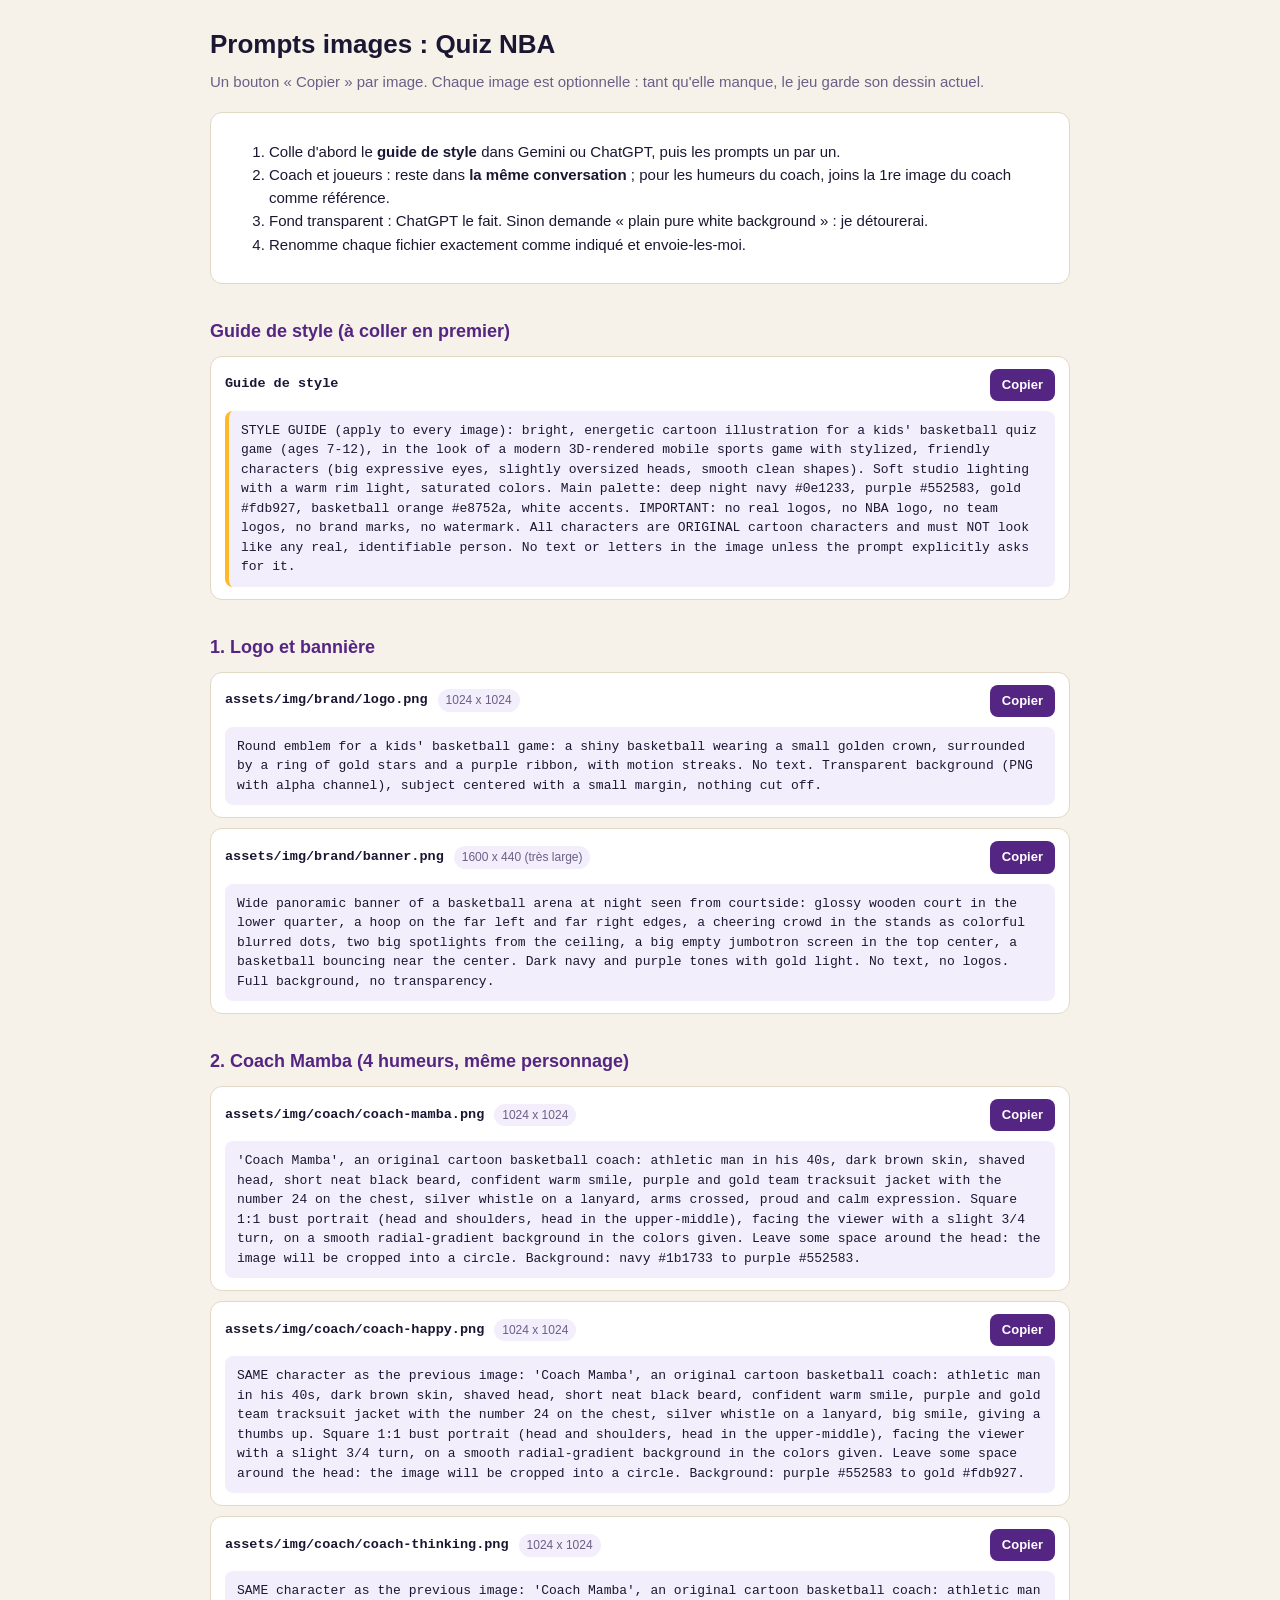
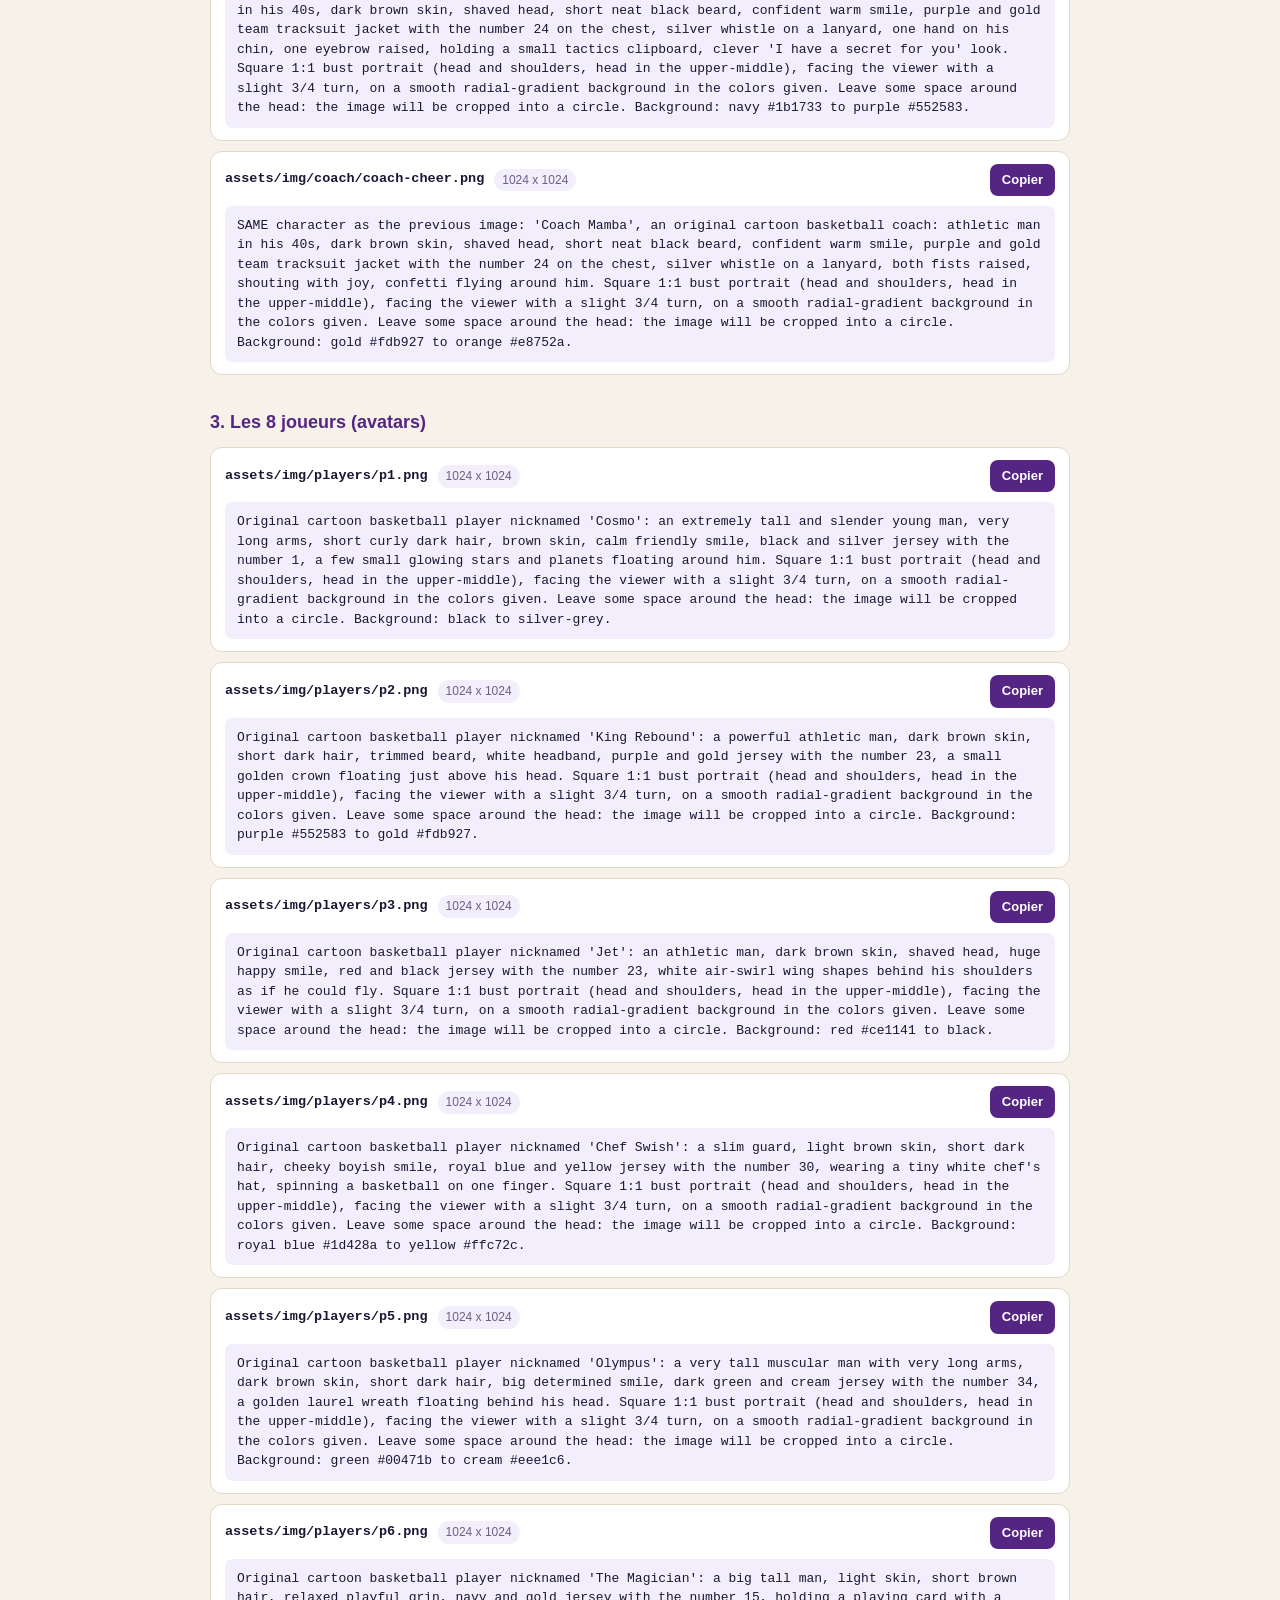
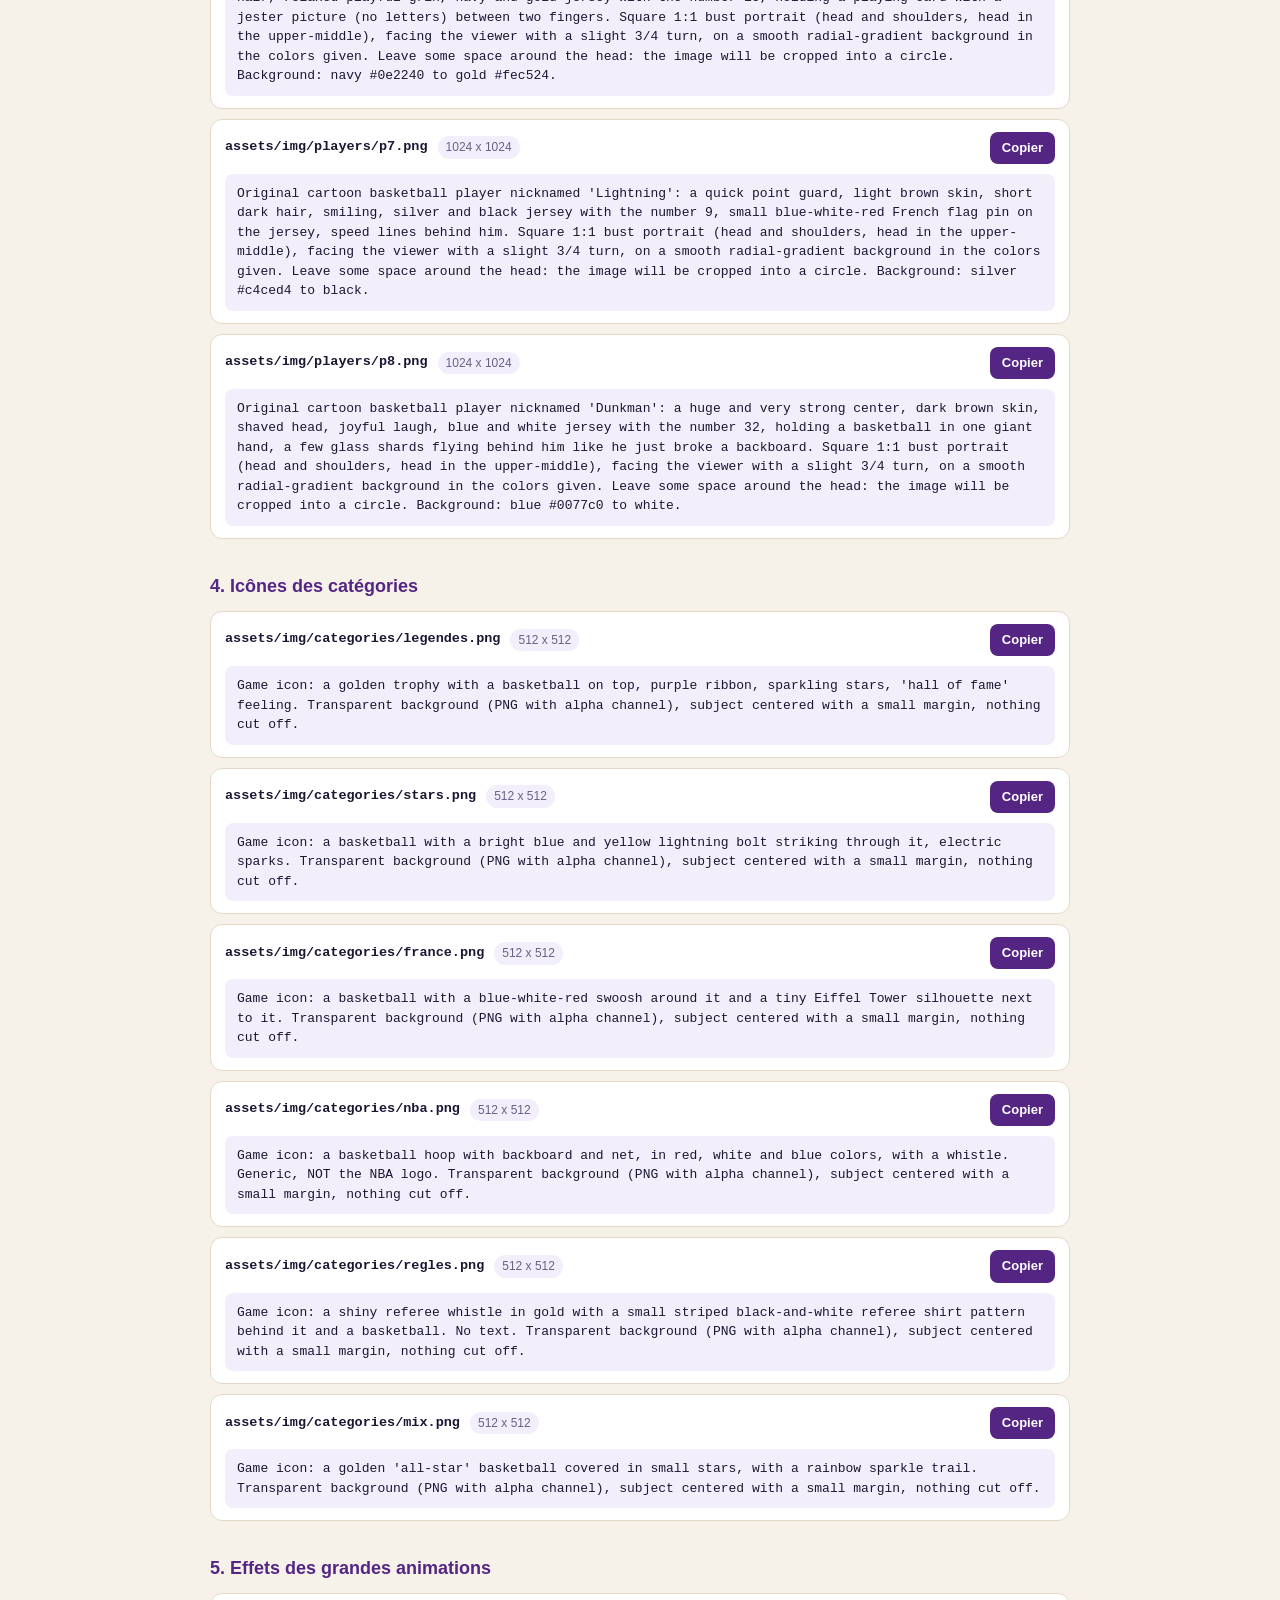
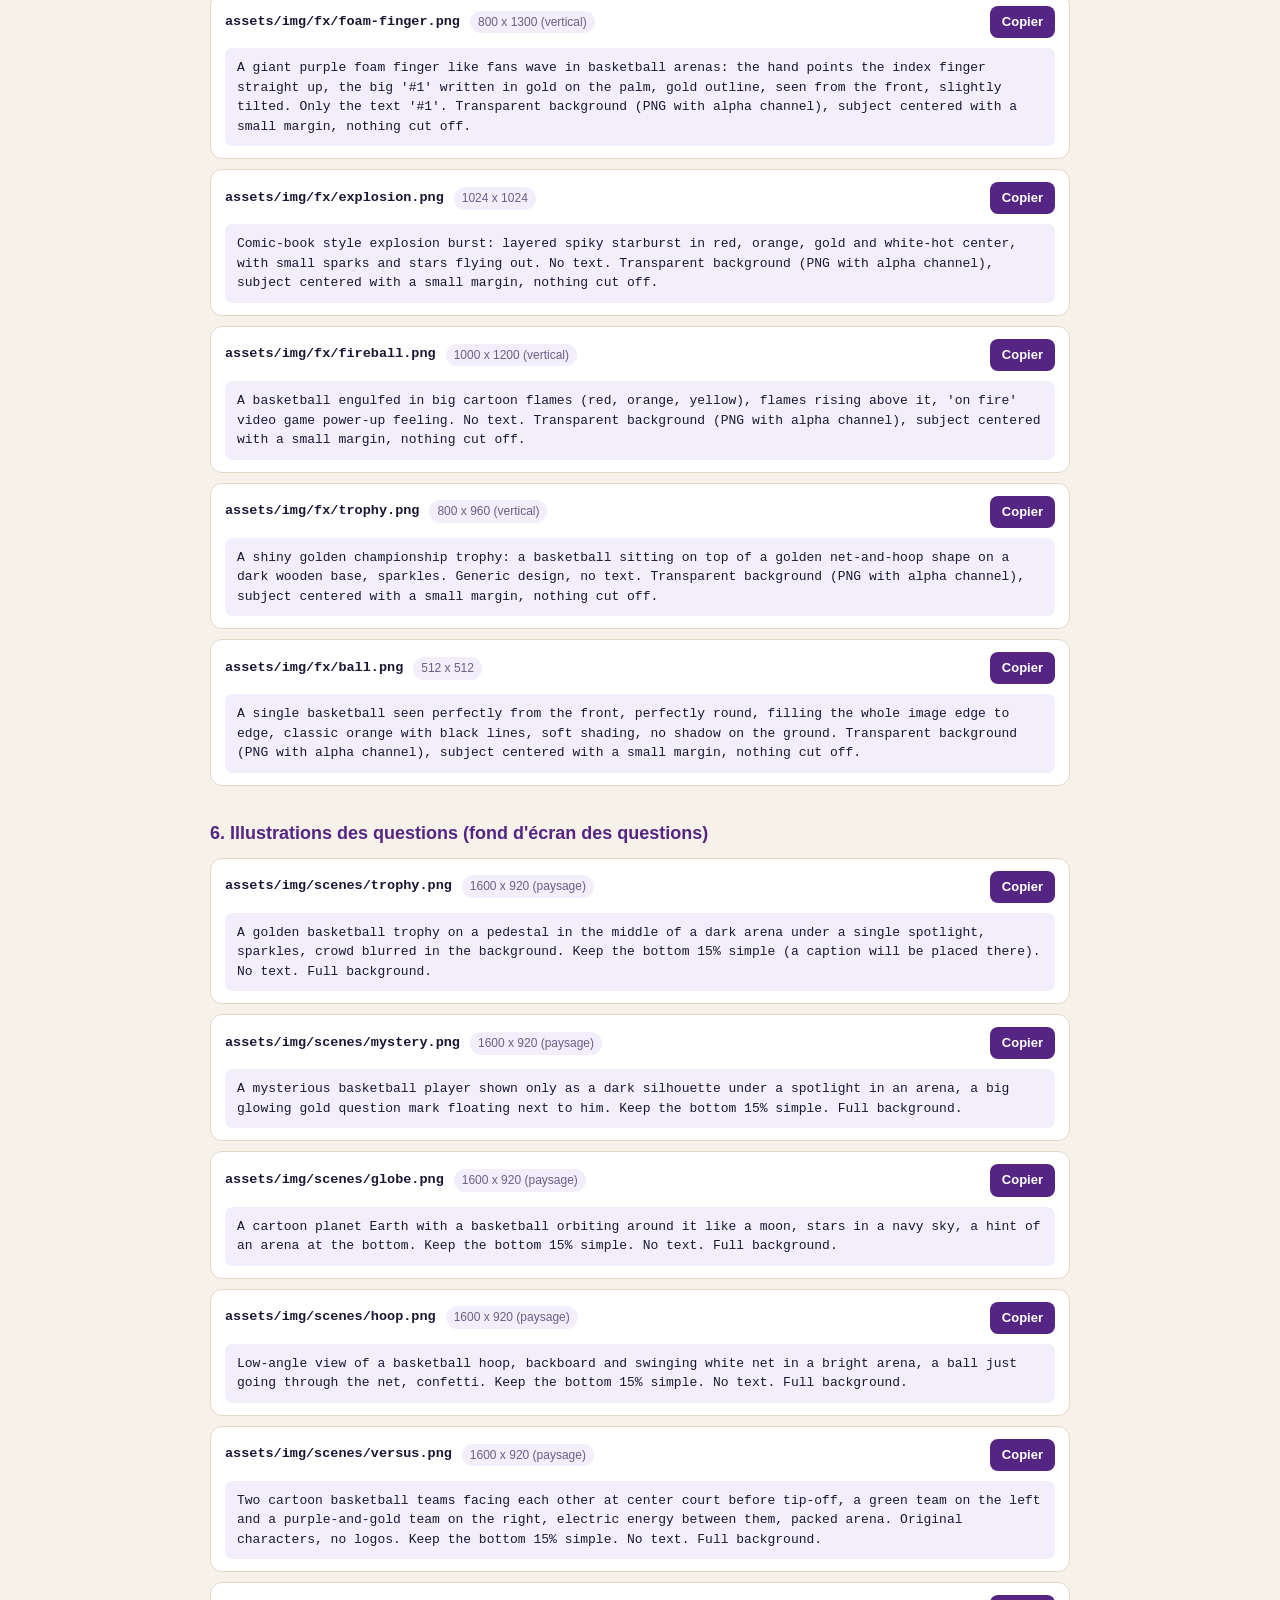
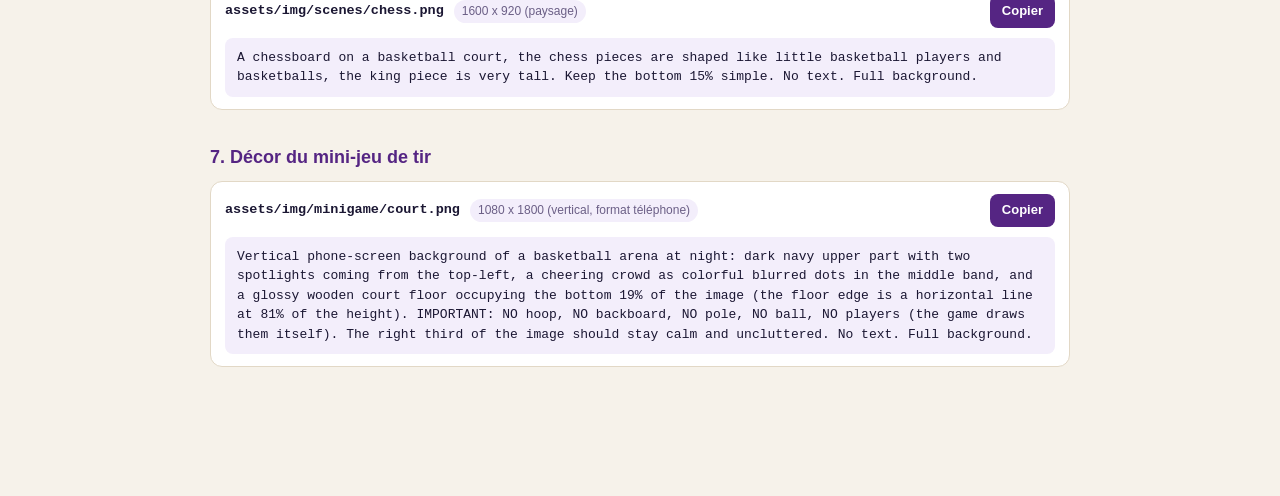
==== commit 8fece645: "Joueurs inventés avec surnom et histoire, cartes joueurs lisibles sur téléphone - Remplace les avata" ====
--- a/prompts-images.html
+++ b/prompts-images.html
@@ -25,7 +25,7 @@
 <div class="item style"><div class="head"><span class="file">Guide de style</span><button data-t="style">Copier</button></div><pre id="style"></pre></div>
 <div id="list"></div>
 <script>
-var STYLE="STYLE GUIDE (apply to every image): bright, energetic cartoon illustration for a kids' basketball quiz game (ages 7-12), in the look of a modern 3D-rendered mobile sports game with stylized, friendly characters (big expressive eyes, slightly oversized heads, smooth clean shapes). Soft studio lighting with a warm rim light, saturated colors. Main palette: deep night navy #0e1233, purple #552583, gold #fdb927, basketball orange #e8752a, white accents. IMPORTANT: no real logos, no NBA logo, no team logos, no brand marks, no watermark. All characters are ORIGINAL cartoon characters and must NOT look like any real, identifiable person. No text or letters in the image unless the prompt explicitly asks for it.";var DATA=[{"title": "1. Logo et bannière", "folder": "brand", "items": [{"name": "logo", "size": "1024 x 1024", "prompt": "Round emblem for a kids' basketball game: a shiny basketball wearing a small golden crown, surrounded by a ring of gold stars and a purple ribbon, with motion streaks. No text. Transparent background (PNG with alpha channel), subject centered with a small margin, nothing cut off."}, {"name": "banner", "size": "1600 x 440 (très large)", "prompt": "Wide panoramic banner of a basketball arena at night seen from courtside: glossy wooden court in the lower quarter, a hoop on the far left and far right edges, a cheering crowd in the stands as colorful blurred dots, two big spotlights from the ceiling, a big empty jumbotron screen in the top center, a basketball bouncing near the center. Dark navy and purple tones with gold light. No text, no logos. Full background, no transparency."}]}, {"title": "2. Coach Mamba (4 humeurs, même personnage)", "folder": "coach", "items": [{"name": "coach-mamba", "size": "1024 x 1024", "prompt": "'Coach Mamba', an original cartoon basketball coach: athletic man in his 40s, dark brown skin, shaved head, short neat black beard, confident warm smile, purple and gold team tracksuit jacket with the number 24 on the chest, silver whistle on a lanyard, arms crossed, proud and calm expression. Square 1:1 bust portrait (head and shoulders, head in the upper-middle), facing the viewer with a slight 3/4 turn, on a smooth radial-gradient background in the colors given. Leave some space around the head: the image will be cropped into a circle. Background: navy #1b1733 to purple #552583."}, {"name": "coach-happy", "size": "1024 x 1024", "prompt": "SAME character as the previous image: 'Coach Mamba', an original cartoon basketball coach: athletic man in his 40s, dark brown skin, shaved head, short neat black beard, confident warm smile, purple and gold team tracksuit jacket with the number 24 on the chest, silver whistle on a lanyard, big smile, giving a thumbs up. Square 1:1 bust portrait (head and shoulders, head in the upper-middle), facing the viewer with a slight 3/4 turn, on a smooth radial-gradient background in the colors given. Leave some space around the head: the image will be cropped into a circle. Background: purple #552583 to gold #fdb927."}, {"name": "coach-thinking", "size": "1024 x 1024", "prompt": "SAME character as the previous image: 'Coach Mamba', an original cartoon basketball coach: athletic man in his 40s, dark brown skin, shaved head, short neat black beard, confident warm smile, purple and gold team tracksuit jacket with the number 24 on the chest, silver whistle on a lanyard, one hand on his chin, one eyebrow raised, holding a small tactics clipboard, clever 'I have a secret for you' look. Square 1:1 bust portrait (head and shoulders, head in the upper-middle), facing the viewer with a slight 3/4 turn, on a smooth radial-gradient background in the colors given. Leave some space around the head: the image will be cropped into a circle. Background: navy #1b1733 to purple #552583."}, {"name": "coach-cheer", "size": "1024 x 1024", "prompt": "SAME character as the previous image: 'Coach Mamba', an original cartoon basketball coach: athletic man in his 40s, dark brown skin, shaved head, short neat black beard, confident warm smile, purple and gold team tracksuit jacket with the number 24 on the chest, silver whistle on a lanyard, both fists raised, shouting with joy, confetti flying around him. Square 1:1 bust portrait (head and shoulders, head in the upper-middle), facing the viewer with a slight 3/4 turn, on a smooth radial-gradient background in the colors given. Leave some space around the head: the image will be cropped into a circle. Background: gold #fdb927 to orange #e8752a."}]}, {"title": "3. Les 8 joueurs (avatars)", "folder": "players", "items": [{"name": "p1", "size": "1024 x 1024", "prompt": "Original cartoon basketball player nicknamed 'The Alien': an extremely tall and slender young man, very long arms, short curly dark hair, brown skin, calm friendly smile, black and silver jersey with the number 1, a few small glowing stars and planets floating around him. Square 1:1 bust portrait (head and shoulders, head in the upper-middle), facing the viewer with a slight 3/4 turn, on a smooth radial-gradient background in the colors given. Leave some space around the head: the image will be cropped into a circle. Background: black to silver-grey."}, {"name": "p2", "size": "1024 x 1024", "prompt": "Original cartoon basketball player nicknamed 'The King': a powerful athletic man, dark brown skin, short dark hair, trimmed beard, white headband, purple and gold jersey with the number 23, a small golden crown floating just above his head. Square 1:1 bust portrait (head and shoulders, head in the upper-middle), facing the viewer with a slight 3/4 turn, on a smooth radial-gradient background in the colors given. Leave some space around the head: the image will be cropped into a circle. Background: purple #552583 to gold #fdb927."}, {"name": "p3", "size": "1024 x 1024", "prompt": "Original cartoon basketball player nicknamed 'Air': an athletic man, dark brown skin, shaved head, huge happy smile, red and black jersey with the number 23, white air-swirl wing shapes behind his shoulders as if he could fly. Square 1:1 bust portrait (head and shoulders, head in the upper-middle), facing the viewer with a slight 3/4 turn, on a smooth radial-gradient background in the colors given. Leave some space around the head: the image will be cropped into a circle. Background: red #ce1141 to black."}, {"name": "p4", "size": "1024 x 1024", "prompt": "Original cartoon basketball player nicknamed 'Chef': a slim guard, light brown skin, short dark hair, cheeky boyish smile, royal blue and yellow jersey with the number 30, wearing a tiny white chef's hat, spinning a basketball on one finger. Square 1:1 bust portrait (head and shoulders, head in the upper-middle), facing the viewer with a slight 3/4 turn, on a smooth radial-gradient background in the colors given. Leave some space around the head: the image will be cropped into a circle. Background: royal blue #1d428a to yellow #ffc72c."}, {"name": "p5", "size": "1024 x 1024", "prompt": "Original cartoon basketball player nicknamed 'Greek Freak': a very tall muscular man with very long arms, dark brown skin, short dark hair, big determined smile, dark green and cream jersey with the number 34, a golden laurel wreath floating behind his head. Square 1:1 bust portrait (head and shoulders, head in the upper-middle), facing the viewer with a slight 3/4 turn, on a smooth radial-gradient background in the colors given. Leave some space around the head: the image will be cropped into a circle. Background: green #00471b to cream #eee1c6."}, {"name": "p6", "size": "1024 x 1024", "prompt": "Original cartoon basketball player nicknamed 'The Joker': a big tall man, light skin, short brown hair, relaxed playful grin, navy and gold jersey with the number 15, holding a playing card with a jester picture (no letters) between two fingers. Square 1:1 bust portrait (head and shoulders, head in the upper-middle), facing the viewer with a slight 3/4 turn, on a smooth radial-gradient background in the colors given. Leave some space around the head: the image will be cropped into a circle. Background: navy #0e2240 to gold #fec524."}, {"name": "p7", "size": "1024 x 1024", "prompt": "Original cartoon basketball player nicknamed 'TP': a quick point guard, light brown skin, short dark hair, smiling, silver and black jersey with the number 9, small blue-white-red French flag pin on the jersey, speed lines behind him. Square 1:1 bust portrait (head and shoulders, head in the upper-middle), facing the viewer with a slight 3/4 turn, on a smooth radial-gradient background in the colors given. Leave some space around the head: the image will be cropped into a circle. Background: silver #c4ced4 to black."}, {"name": "p8", "size": "1024 x 1024", "prompt": "Original cartoon basketball player nicknamed 'The Big': a huge and very strong center, dark brown skin, shaved head, joyful laugh, blue and white jersey with the number 32, holding a basketball in one giant hand, a few glass shards flying behind him like he just broke a backboard. Square 1:1 bust portrait (head and shoulders, head in the upper-middle), facing the viewer with a slight 3/4 turn, on a smooth radial-gradient background in the colors given. Leave some space around the head: the image will be cropped into a circle. Background: blue #0077c0 to white."}]}, {"title": "4. Icônes des catégories", "folder": "categories", "items": [{"name": "legendes", "size": "512 x 512", "prompt": "Game icon: a golden trophy with a basketball on top, purple ribbon, sparkling stars, 'hall of fame' feeling. Transparent background (PNG with alpha channel), subject centered with a small margin, nothing cut off."}, {"name": "stars", "size": "512 x 512", "prompt": "Game icon: a basketball with a bright blue and yellow lightning bolt striking through it, electric sparks. Transparent background (PNG with alpha channel), subject centered with a small margin, nothing cut off."}, {"name": "france", "size": "512 x 512", "prompt": "Game icon: a basketball with a blue-white-red swoosh around it and a tiny Eiffel Tower silhouette next to it. Transparent background (PNG with alpha channel), subject centered with a small margin, nothing cut off."}, {"name": "nba", "size": "512 x 512", "prompt": "Game icon: a basketball hoop with backboard and net, in red, white and blue colors, with a whistle. Generic, NOT the NBA logo. Transparent background (PNG with alpha channel), subject centered with a small margin, nothing cut off."}, {"name": "regles", "size": "512 x 512", "prompt": "Game icon: a shiny referee whistle in gold with a small striped black-and-white referee shirt pattern behind it and a basketball. No text. Transparent background (PNG with alpha channel), subject centered with a small margin, nothing cut off."}, {"name": "mix", "size": "512 x 512", "prompt": "Game icon: a golden 'all-star' basketball covered in small stars, with a rainbow sparkle trail. Transparent background (PNG with alpha channel), subject centered with a small margin, nothing cut off."}]}, {"title": "5. Effets des grandes animations", "folder": "fx", "items": [{"name": "foam-finger", "size": "800 x 1300 (vertical)", "prompt": "A giant purple foam finger like fans wave in basketball arenas: the hand points the index finger straight up, the big '#1' written in gold on the palm, gold outline, seen from the front, slightly tilted. Only the text '#1'. Transparent background (PNG with alpha channel), subject centered with a small margin, nothing cut off."}, {"name": "explosion", "size": "1024 x 1024", "prompt": "Comic-book style explosion burst: layered spiky starburst in red, orange, gold and white-hot center, with small sparks and stars flying out. No text. Transparent background (PNG with alpha channel), subject centered with a small margin, nothing cut off."}, {"name": "fireball", "size": "1000 x 1200 (vertical)", "prompt": "A basketball engulfed in big cartoon flames (red, orange, yellow), flames rising above it, 'on fire' video game power-up feeling. No text. Transparent background (PNG with alpha channel), subject centered with a small margin, nothing cut off."}, {"name": "trophy", "size": "800 x 960 (vertical)", "prompt": "A shiny golden championship trophy: a basketball sitting on top of a golden net-and-hoop shape on a dark wooden base, sparkles. Generic design, no text. Transparent background (PNG with alpha channel), subject centered with a small margin, nothing cut off."}, {"name": "ball", "size": "512 x 512", "prompt": "A single basketball seen perfectly from the front, perfectly round, filling the whole image edge to edge, classic orange with black lines, soft shading, no shadow on the ground. Transparent background (PNG with alpha channel), subject centered with a small margin, nothing cut off."}]}, {"title": "6. Illustrations des questions (fond d'écran des questions)", "folder": "scenes", "items": [{"name": "trophy", "size": "1600 x 920 (paysage)", "prompt": "A golden basketball trophy on a pedestal in the middle of a dark arena under a single spotlight, sparkles, crowd blurred in the background. Keep the bottom 15% simple (a caption will be placed there). No text. Full background."}, {"name": "mystery", "size": "1600 x 920 (paysage)", "prompt": "A mysterious basketball player shown only as a dark silhouette under a spotlight in an arena, a big glowing gold question mark floating next to him. Keep the bottom 15% simple. Full background."}, {"name": "globe", "size": "1600 x 920 (paysage)", "prompt": "A cartoon planet Earth with a basketball orbiting around it like a moon, stars in a navy sky, a hint of an arena at the bottom. Keep the bottom 15% simple. No text. Full background."}, {"name": "hoop", "size": "1600 x 920 (paysage)", "prompt": "Low-angle view of a basketball hoop, backboard and swinging white net in a bright arena, a ball just going through the net, confetti. Keep the bottom 15% simple. No text. Full background."}, {"name": "versus", "size": "1600 x 920 (paysage)", "prompt": "Two cartoon basketball teams facing each other at center court before tip-off, a green team on the left and a purple-and-gold team on the right, electric energy between them, packed arena. Original characters, no logos. Keep the bottom 15% simple. No text. Full background."}, {"name": "chess", "size": "1600 x 920 (paysage)", "prompt": "A chessboard on a basketball court, the chess pieces are shaped like little basketball players and basketballs, the king piece is very tall. Keep the bottom 15% simple. No text. Full background."}]}, {"title": "7. Décor du mini-jeu de tir", "folder": "minigame", "items": [{"name": "court", "size": "1080 x 1800 (vertical, format téléphone)", "prompt": "Vertical phone-screen background of a basketball arena at night: dark navy upper part with two spotlights coming from the top-left, a cheering crowd as colorful blurred dots in the middle band, and a glossy wooden court floor occupying the bottom 19% of the image (the floor edge is a horizontal line at 81% of the height). IMPORTANT: NO hoop, NO backboard, NO pole, NO ball, NO players (the game draws them itself). The right third of the image should stay calm and uncluttered. No text. Full background."}]}];
+var STYLE="STYLE GUIDE (apply to every image): bright, energetic cartoon illustration for a kids' basketball quiz game (ages 7-12), in the look of a modern 3D-rendered mobile sports game with stylized, friendly characters (big expressive eyes, slightly oversized heads, smooth clean shapes). Soft studio lighting with a warm rim light, saturated colors. Main palette: deep night navy #0e1233, purple #552583, gold #fdb927, basketball orange #e8752a, white accents. IMPORTANT: no real logos, no NBA logo, no team logos, no brand marks, no watermark. All characters are ORIGINAL cartoon characters and must NOT look like any real, identifiable person. No text or letters in the image unless the prompt explicitly asks for it.";var DATA=[{"title": "1. Logo et bannière", "folder": "brand", "items": [{"name": "logo", "size": "1024 x 1024", "prompt": "Round emblem for a kids' basketball game: a shiny basketball wearing a small golden crown, surrounded by a ring of gold stars and a purple ribbon, with motion streaks. No text. Transparent background (PNG with alpha channel), subject centered with a small margin, nothing cut off."}, {"name": "banner", "size": "1600 x 440 (très large)", "prompt": "Wide panoramic banner of a basketball arena at night seen from courtside: glossy wooden court in the lower quarter, a hoop on the far left and far right edges, a cheering crowd in the stands as colorful blurred dots, two big spotlights from the ceiling, a big empty jumbotron screen in the top center, a basketball bouncing near the center. Dark navy and purple tones with gold light. No text, no logos. Full background, no transparency."}]}, {"title": "2. Coach Mamba (4 humeurs, même personnage)", "folder": "coach", "items": [{"name": "coach-mamba", "size": "1024 x 1024", "prompt": "'Coach Mamba', an original cartoon basketball coach: athletic man in his 40s, dark brown skin, shaved head, short neat black beard, confident warm smile, purple and gold team tracksuit jacket with the number 24 on the chest, silver whistle on a lanyard, arms crossed, proud and calm expression. Square 1:1 bust portrait (head and shoulders, head in the upper-middle), facing the viewer with a slight 3/4 turn, on a smooth radial-gradient background in the colors given. Leave some space around the head: the image will be cropped into a circle. Background: navy #1b1733 to purple #552583."}, {"name": "coach-happy", "size": "1024 x 1024", "prompt": "SAME character as the previous image: 'Coach Mamba', an original cartoon basketball coach: athletic man in his 40s, dark brown skin, shaved head, short neat black beard, confident warm smile, purple and gold team tracksuit jacket with the number 24 on the chest, silver whistle on a lanyard, big smile, giving a thumbs up. Square 1:1 bust portrait (head and shoulders, head in the upper-middle), facing the viewer with a slight 3/4 turn, on a smooth radial-gradient background in the colors given. Leave some space around the head: the image will be cropped into a circle. Background: purple #552583 to gold #fdb927."}, {"name": "coach-thinking", "size": "1024 x 1024", "prompt": "SAME character as the previous image: 'Coach Mamba', an original cartoon basketball coach: athletic man in his 40s, dark brown skin, shaved head, short neat black beard, confident warm smile, purple and gold team tracksuit jacket with the number 24 on the chest, silver whistle on a lanyard, one hand on his chin, one eyebrow raised, holding a small tactics clipboard, clever 'I have a secret for you' look. Square 1:1 bust portrait (head and shoulders, head in the upper-middle), facing the viewer with a slight 3/4 turn, on a smooth radial-gradient background in the colors given. Leave some space around the head: the image will be cropped into a circle. Background: navy #1b1733 to purple #552583."}, {"name": "coach-cheer", "size": "1024 x 1024", "prompt": "SAME character as the previous image: 'Coach Mamba', an original cartoon basketball coach: athletic man in his 40s, dark brown skin, shaved head, short neat black beard, confident warm smile, purple and gold team tracksuit jacket with the number 24 on the chest, silver whistle on a lanyard, both fists raised, shouting with joy, confetti flying around him. Square 1:1 bust portrait (head and shoulders, head in the upper-middle), facing the viewer with a slight 3/4 turn, on a smooth radial-gradient background in the colors given. Leave some space around the head: the image will be cropped into a circle. Background: gold #fdb927 to orange #e8752a."}]}, {"title": "3. Les 8 joueurs (avatars)", "folder": "players", "items": [{"name": "p1", "size": "1024 x 1024", "prompt": "Original cartoon basketball player nicknamed 'Cosmo': an extremely tall and slender young man, very long arms, short curly dark hair, brown skin, calm friendly smile, black and silver jersey with the number 1, a few small glowing stars and planets floating around him. Square 1:1 bust portrait (head and shoulders, head in the upper-middle), facing the viewer with a slight 3/4 turn, on a smooth radial-gradient background in the colors given. Leave some space around the head: the image will be cropped into a circle. Background: black to silver-grey."}, {"name": "p2", "size": "1024 x 1024", "prompt": "Original cartoon basketball player nicknamed 'King Rebound': a powerful athletic man, dark brown skin, short dark hair, trimmed beard, white headband, purple and gold jersey with the number 23, a small golden crown floating just above his head. Square 1:1 bust portrait (head and shoulders, head in the upper-middle), facing the viewer with a slight 3/4 turn, on a smooth radial-gradient background in the colors given. Leave some space around the head: the image will be cropped into a circle. Background: purple #552583 to gold #fdb927."}, {"name": "p3", "size": "1024 x 1024", "prompt": "Original cartoon basketball player nicknamed 'Jet': an athletic man, dark brown skin, shaved head, huge happy smile, red and black jersey with the number 23, white air-swirl wing shapes behind his shoulders as if he could fly. Square 1:1 bust portrait (head and shoulders, head in the upper-middle), facing the viewer with a slight 3/4 turn, on a smooth radial-gradient background in the colors given. Leave some space around the head: the image will be cropped into a circle. Background: red #ce1141 to black."}, {"name": "p4", "size": "1024 x 1024", "prompt": "Original cartoon basketball player nicknamed 'Chef Swish': a slim guard, light brown skin, short dark hair, cheeky boyish smile, royal blue and yellow jersey with the number 30, wearing a tiny white chef's hat, spinning a basketball on one finger. Square 1:1 bust portrait (head and shoulders, head in the upper-middle), facing the viewer with a slight 3/4 turn, on a smooth radial-gradient background in the colors given. Leave some space around the head: the image will be cropped into a circle. Background: royal blue #1d428a to yellow #ffc72c."}, {"name": "p5", "size": "1024 x 1024", "prompt": "Original cartoon basketball player nicknamed 'Olympus': a very tall muscular man with very long arms, dark brown skin, short dark hair, big determined smile, dark green and cream jersey with the number 34, a golden laurel wreath floating behind his head. Square 1:1 bust portrait (head and shoulders, head in the upper-middle), facing the viewer with a slight 3/4 turn, on a smooth radial-gradient background in the colors given. Leave some space around the head: the image will be cropped into a circle. Background: green #00471b to cream #eee1c6."}, {"name": "p6", "size": "1024 x 1024", "prompt": "Original cartoon basketball player nicknamed 'The Magician': a big tall man, light skin, short brown hair, relaxed playful grin, navy and gold jersey with the number 15, holding a playing card with a jester picture (no letters) between two fingers. Square 1:1 bust portrait (head and shoulders, head in the upper-middle), facing the viewer with a slight 3/4 turn, on a smooth radial-gradient background in the colors given. Leave some space around the head: the image will be cropped into a circle. Background: navy #0e2240 to gold #fec524."}, {"name": "p7", "size": "1024 x 1024", "prompt": "Original cartoon basketball player nicknamed 'Lightning': a quick point guard, light brown skin, short dark hair, smiling, silver and black jersey with the number 9, small blue-white-red French flag pin on the jersey, speed lines behind him. Square 1:1 bust portrait (head and shoulders, head in the upper-middle), facing the viewer with a slight 3/4 turn, on a smooth radial-gradient background in the colors given. Leave some space around the head: the image will be cropped into a circle. Background: silver #c4ced4 to black."}, {"name": "p8", "size": "1024 x 1024", "prompt": "Original cartoon basketball player nicknamed 'Dunkman': a huge and very strong center, dark brown skin, shaved head, joyful laugh, blue and white jersey with the number 32, holding a basketball in one giant hand, a few glass shards flying behind him like he just broke a backboard. Square 1:1 bust portrait (head and shoulders, head in the upper-middle), facing the viewer with a slight 3/4 turn, on a smooth radial-gradient background in the colors given. Leave some space around the head: the image will be cropped into a circle. Background: blue #0077c0 to white."}]}, {"title": "4. Icônes des catégories", "folder": "categories", "items": [{"name": "legendes", "size": "512 x 512", "prompt": "Game icon: a golden trophy with a basketball on top, purple ribbon, sparkling stars, 'hall of fame' feeling. Transparent background (PNG with alpha channel), subject centered with a small margin, nothing cut off."}, {"name": "stars", "size": "512 x 512", "prompt": "Game icon: a basketball with a bright blue and yellow lightning bolt striking through it, electric sparks. Transparent background (PNG with alpha channel), subject centered with a small margin, nothing cut off."}, {"name": "france", "size": "512 x 512", "prompt": "Game icon: a basketball with a blue-white-red swoosh around it and a tiny Eiffel Tower silhouette next to it. Transparent background (PNG with alpha channel), subject centered with a small margin, nothing cut off."}, {"name": "nba", "size": "512 x 512", "prompt": "Game icon: a basketball hoop with backboard and net, in red, white and blue colors, with a whistle. Generic, NOT the NBA logo. Transparent background (PNG with alpha channel), subject centered with a small margin, nothing cut off."}, {"name": "regles", "size": "512 x 512", "prompt": "Game icon: a shiny referee whistle in gold with a small striped black-and-white referee shirt pattern behind it and a basketball. No text. Transparent background (PNG with alpha channel), subject centered with a small margin, nothing cut off."}, {"name": "mix", "size": "512 x 512", "prompt": "Game icon: a golden 'all-star' basketball covered in small stars, with a rainbow sparkle trail. Transparent background (PNG with alpha channel), subject centered with a small margin, nothing cut off."}]}, {"title": "5. Effets des grandes animations", "folder": "fx", "items": [{"name": "foam-finger", "size": "800 x 1300 (vertical)", "prompt": "A giant purple foam finger like fans wave in basketball arenas: the hand points the index finger straight up, the big '#1' written in gold on the palm, gold outline, seen from the front, slightly tilted. Only the text '#1'. Transparent background (PNG with alpha channel), subject centered with a small margin, nothing cut off."}, {"name": "explosion", "size": "1024 x 1024", "prompt": "Comic-book style explosion burst: layered spiky starburst in red, orange, gold and white-hot center, with small sparks and stars flying out. No text. Transparent background (PNG with alpha channel), subject centered with a small margin, nothing cut off."}, {"name": "fireball", "size": "1000 x 1200 (vertical)", "prompt": "A basketball engulfed in big cartoon flames (red, orange, yellow), flames rising above it, 'on fire' video game power-up feeling. No text. Transparent background (PNG with alpha channel), subject centered with a small margin, nothing cut off."}, {"name": "trophy", "size": "800 x 960 (vertical)", "prompt": "A shiny golden championship trophy: a basketball sitting on top of a golden net-and-hoop shape on a dark wooden base, sparkles. Generic design, no text. Transparent background (PNG with alpha channel), subject centered with a small margin, nothing cut off."}, {"name": "ball", "size": "512 x 512", "prompt": "A single basketball seen perfectly from the front, perfectly round, filling the whole image edge to edge, classic orange with black lines, soft shading, no shadow on the ground. Transparent background (PNG with alpha channel), subject centered with a small margin, nothing cut off."}]}, {"title": "6. Illustrations des questions (fond d'écran des questions)", "folder": "scenes", "items": [{"name": "trophy", "size": "1600 x 920 (paysage)", "prompt": "A golden basketball trophy on a pedestal in the middle of a dark arena under a single spotlight, sparkles, crowd blurred in the background. Keep the bottom 15% simple (a caption will be placed there). No text. Full background."}, {"name": "mystery", "size": "1600 x 920 (paysage)", "prompt": "A mysterious basketball player shown only as a dark silhouette under a spotlight in an arena, a big glowing gold question mark floating next to him. Keep the bottom 15% simple. Full background."}, {"name": "globe", "size": "1600 x 920 (paysage)", "prompt": "A cartoon planet Earth with a basketball orbiting around it like a moon, stars in a navy sky, a hint of an arena at the bottom. Keep the bottom 15% simple. No text. Full background."}, {"name": "hoop", "size": "1600 x 920 (paysage)", "prompt": "Low-angle view of a basketball hoop, backboard and swinging white net in a bright arena, a ball just going through the net, confetti. Keep the bottom 15% simple. No text. Full background."}, {"name": "versus", "size": "1600 x 920 (paysage)", "prompt": "Two cartoon basketball teams facing each other at center court before tip-off, a green team on the left and a purple-and-gold team on the right, electric energy between them, packed arena. Original characters, no logos. Keep the bottom 15% simple. No text. Full background."}, {"name": "chess", "size": "1600 x 920 (paysage)", "prompt": "A chessboard on a basketball court, the chess pieces are shaped like little basketball players and basketballs, the king piece is very tall. Keep the bottom 15% simple. No text. Full background."}]}, {"title": "7. Décor du mini-jeu de tir", "folder": "minigame", "items": [{"name": "court", "size": "1080 x 1800 (vertical, format téléphone)", "prompt": "Vertical phone-screen background of a basketball arena at night: dark navy upper part with two spotlights coming from the top-left, a cheering crowd as colorful blurred dots in the middle band, and a glossy wooden court floor occupying the bottom 19% of the image (the floor edge is a horizontal line at 81% of the height). IMPORTANT: NO hoop, NO backboard, NO pole, NO ball, NO players (the game draws them itself). The right third of the image should stay calm and uncluttered. No text. Full background."}]}];
 document.getElementById('style').textContent=STYLE;
 var L=document.getElementById('list'),T={style:STYLE},n=0;
 DATA.forEach(function(g){var h=document.createElement('h2');h.textContent=g.title;L.appendChild(h);
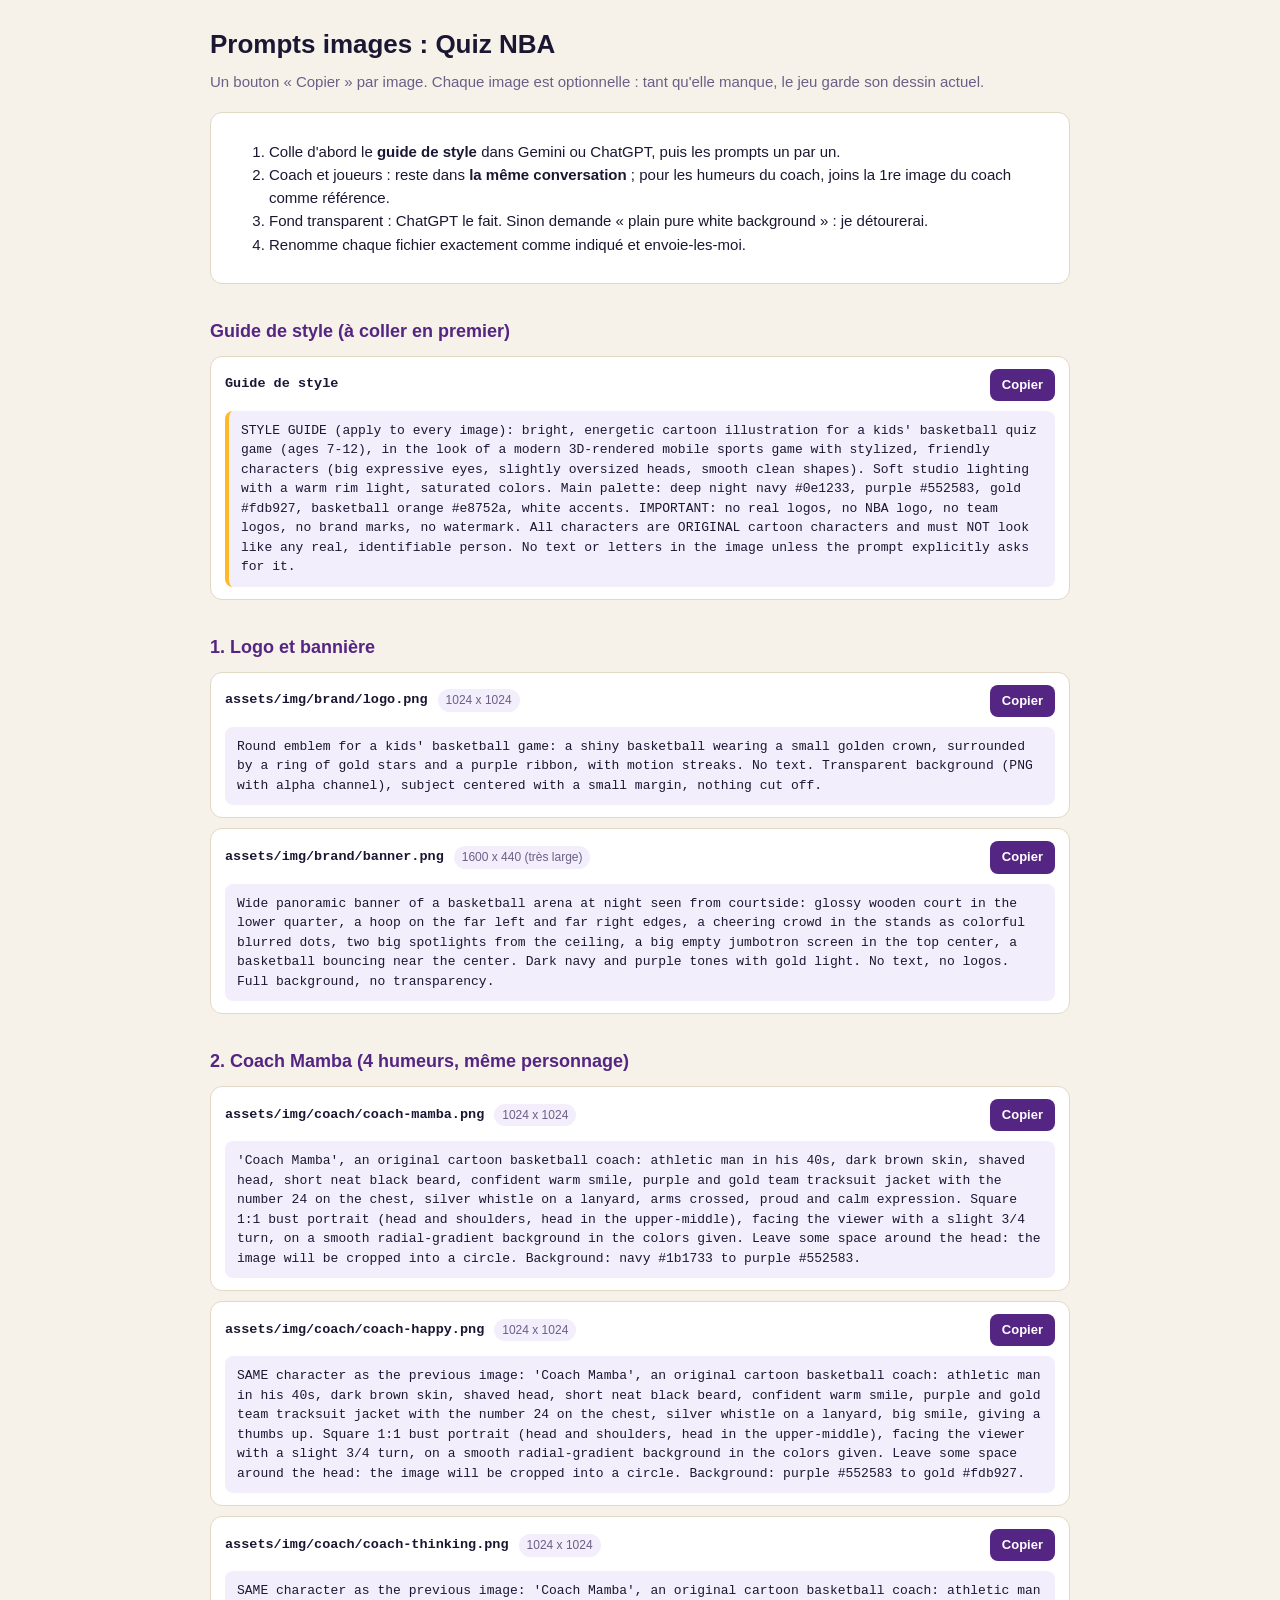
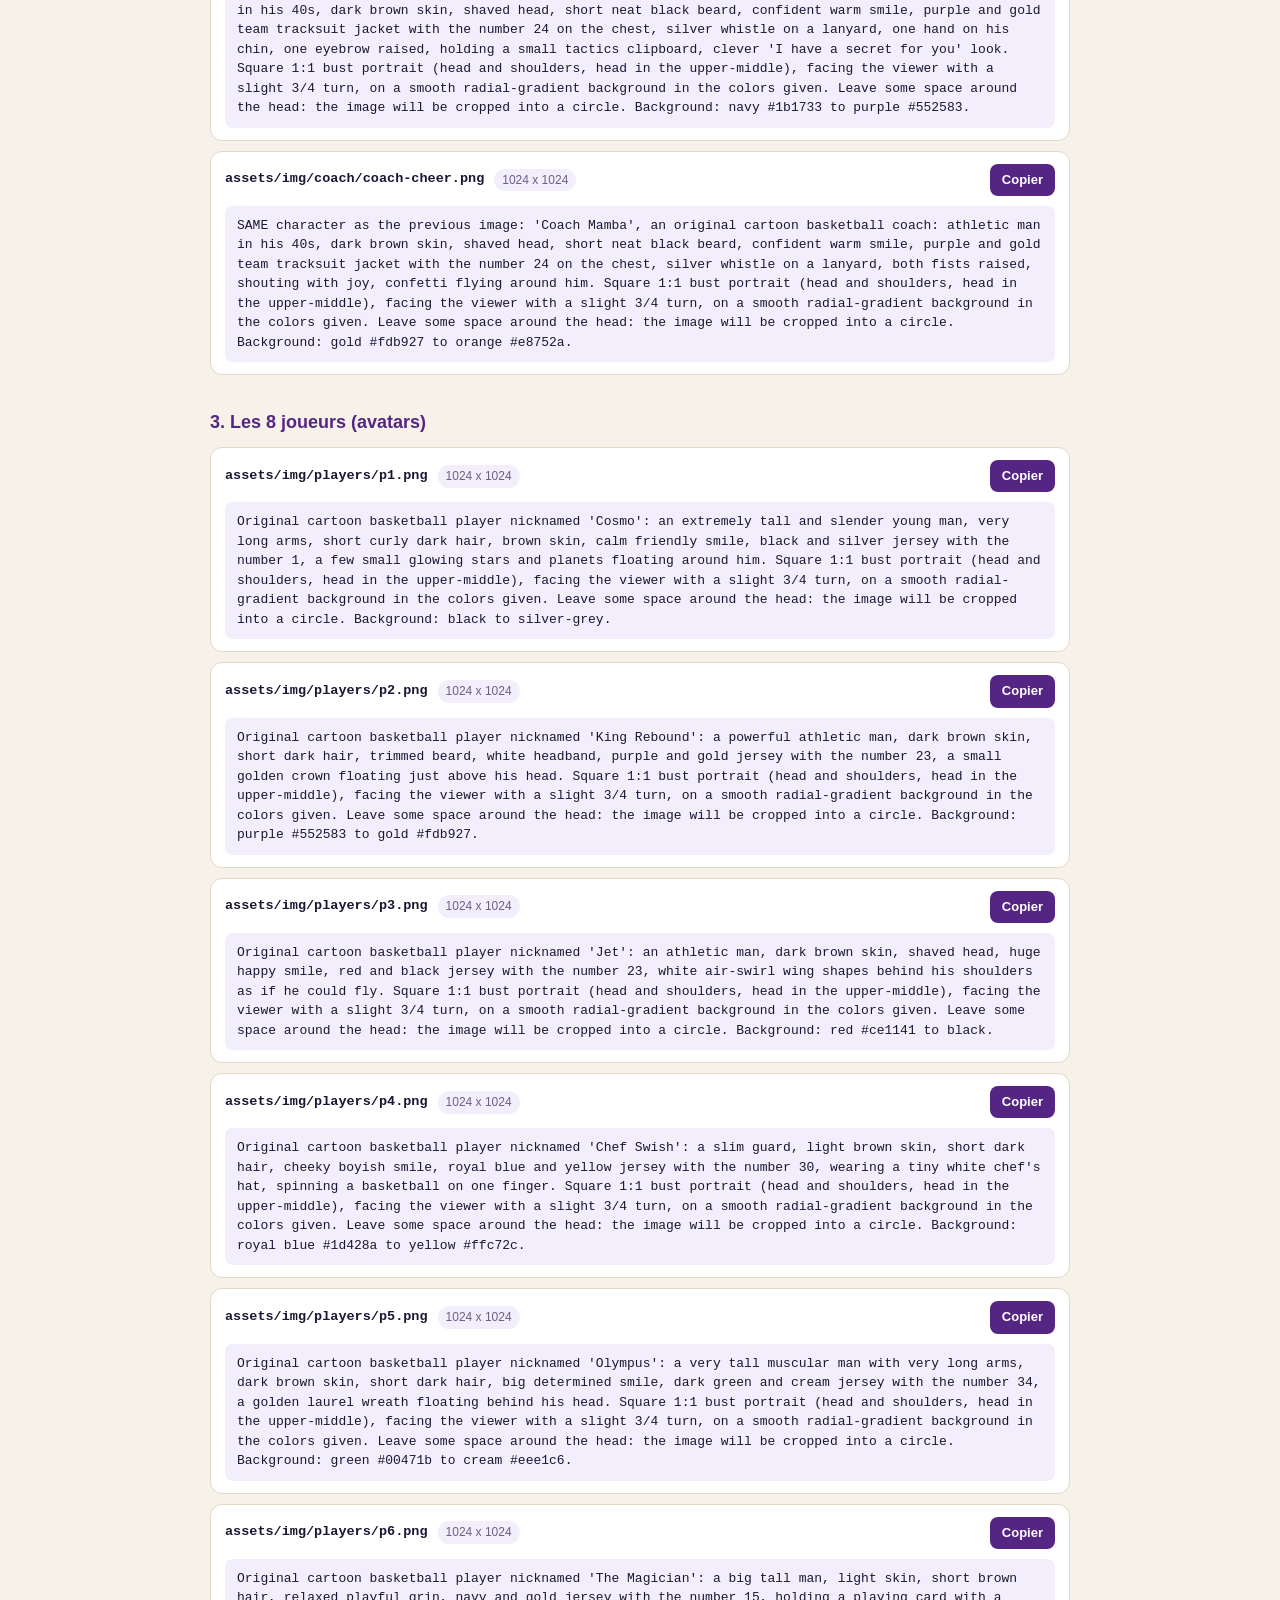
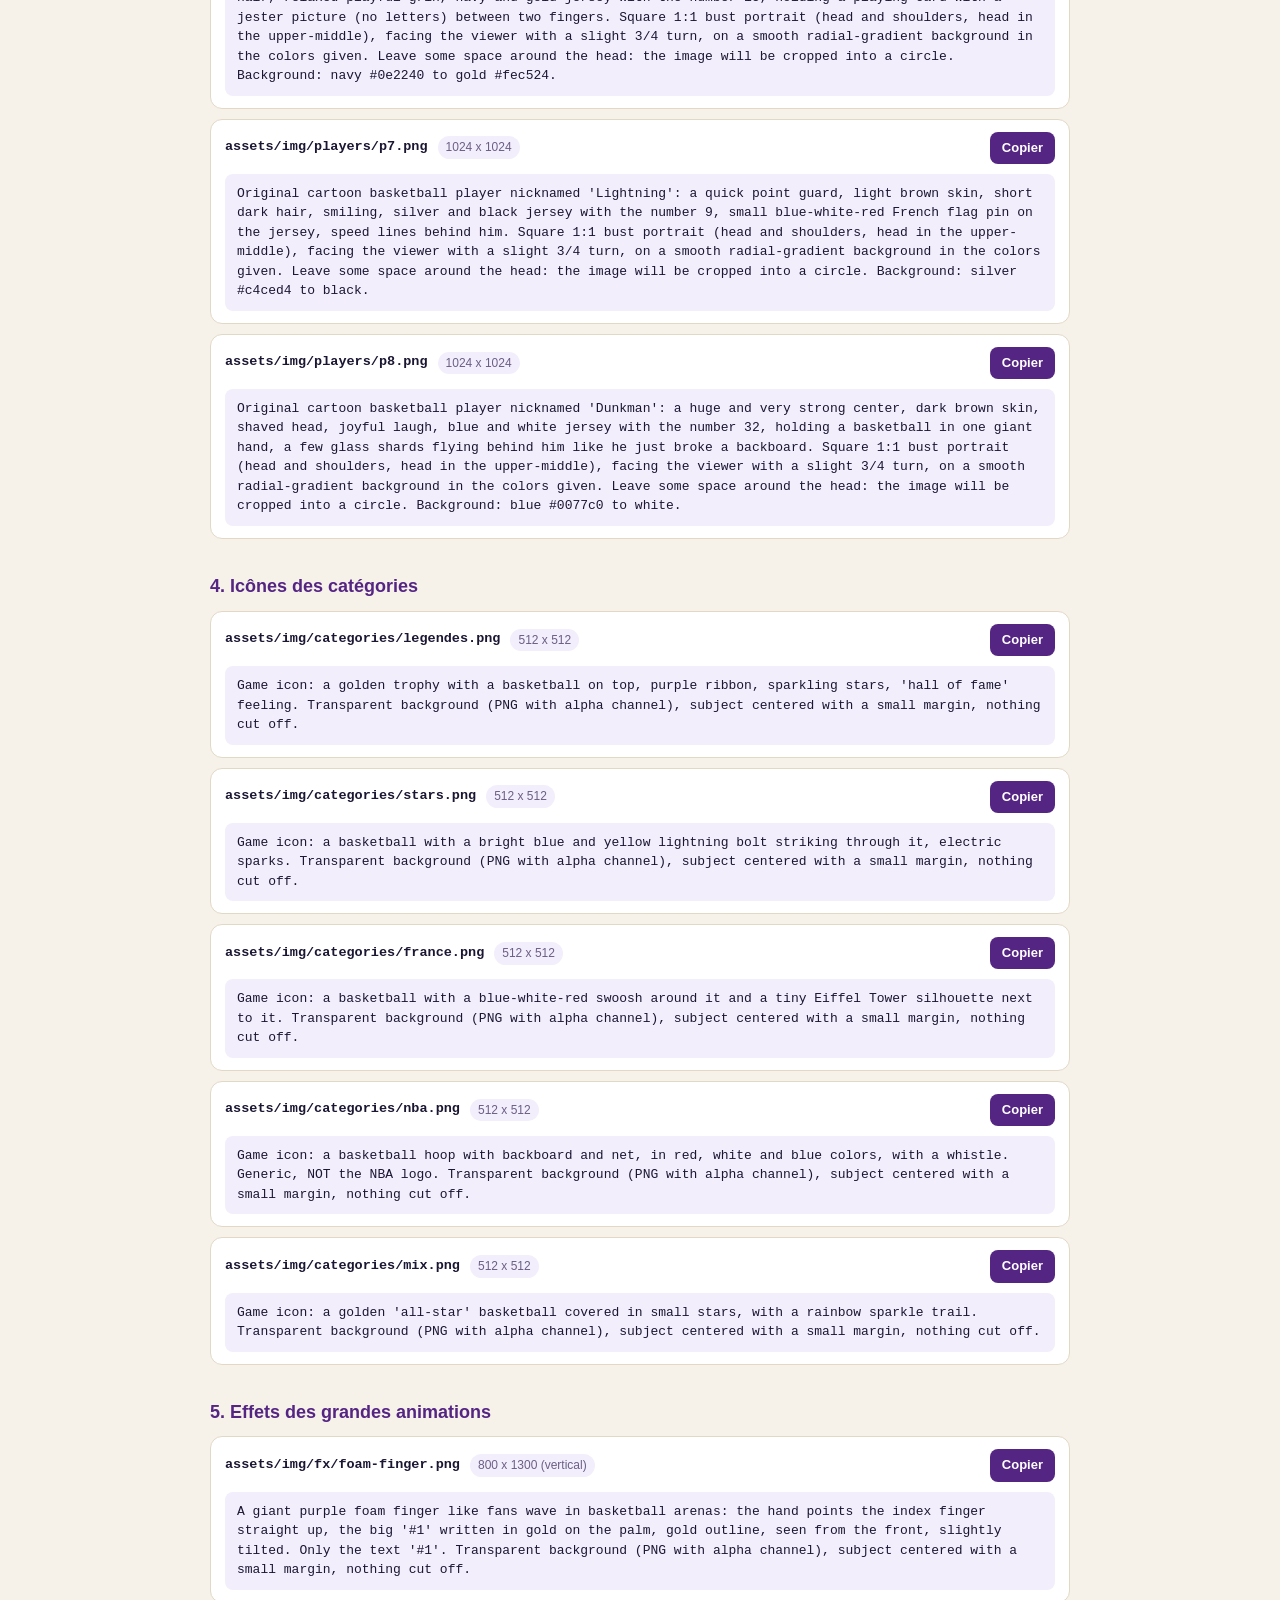
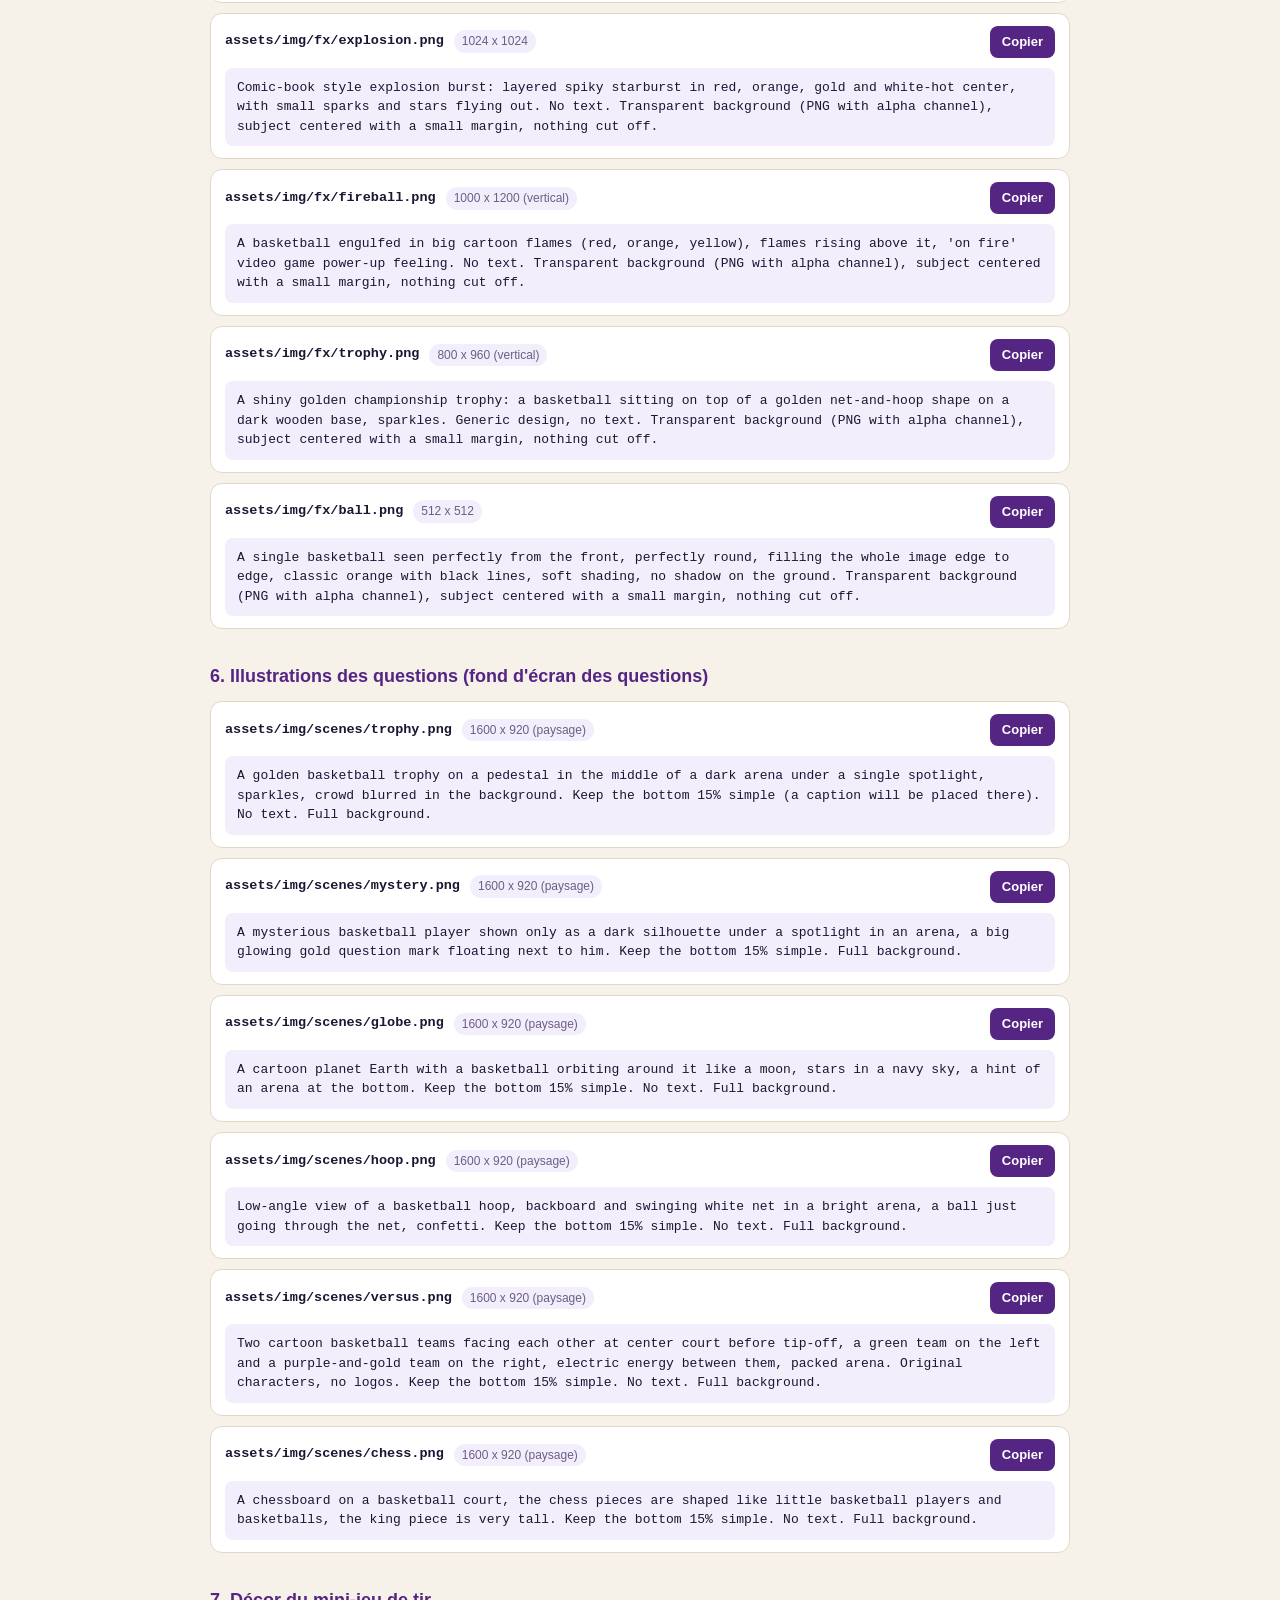
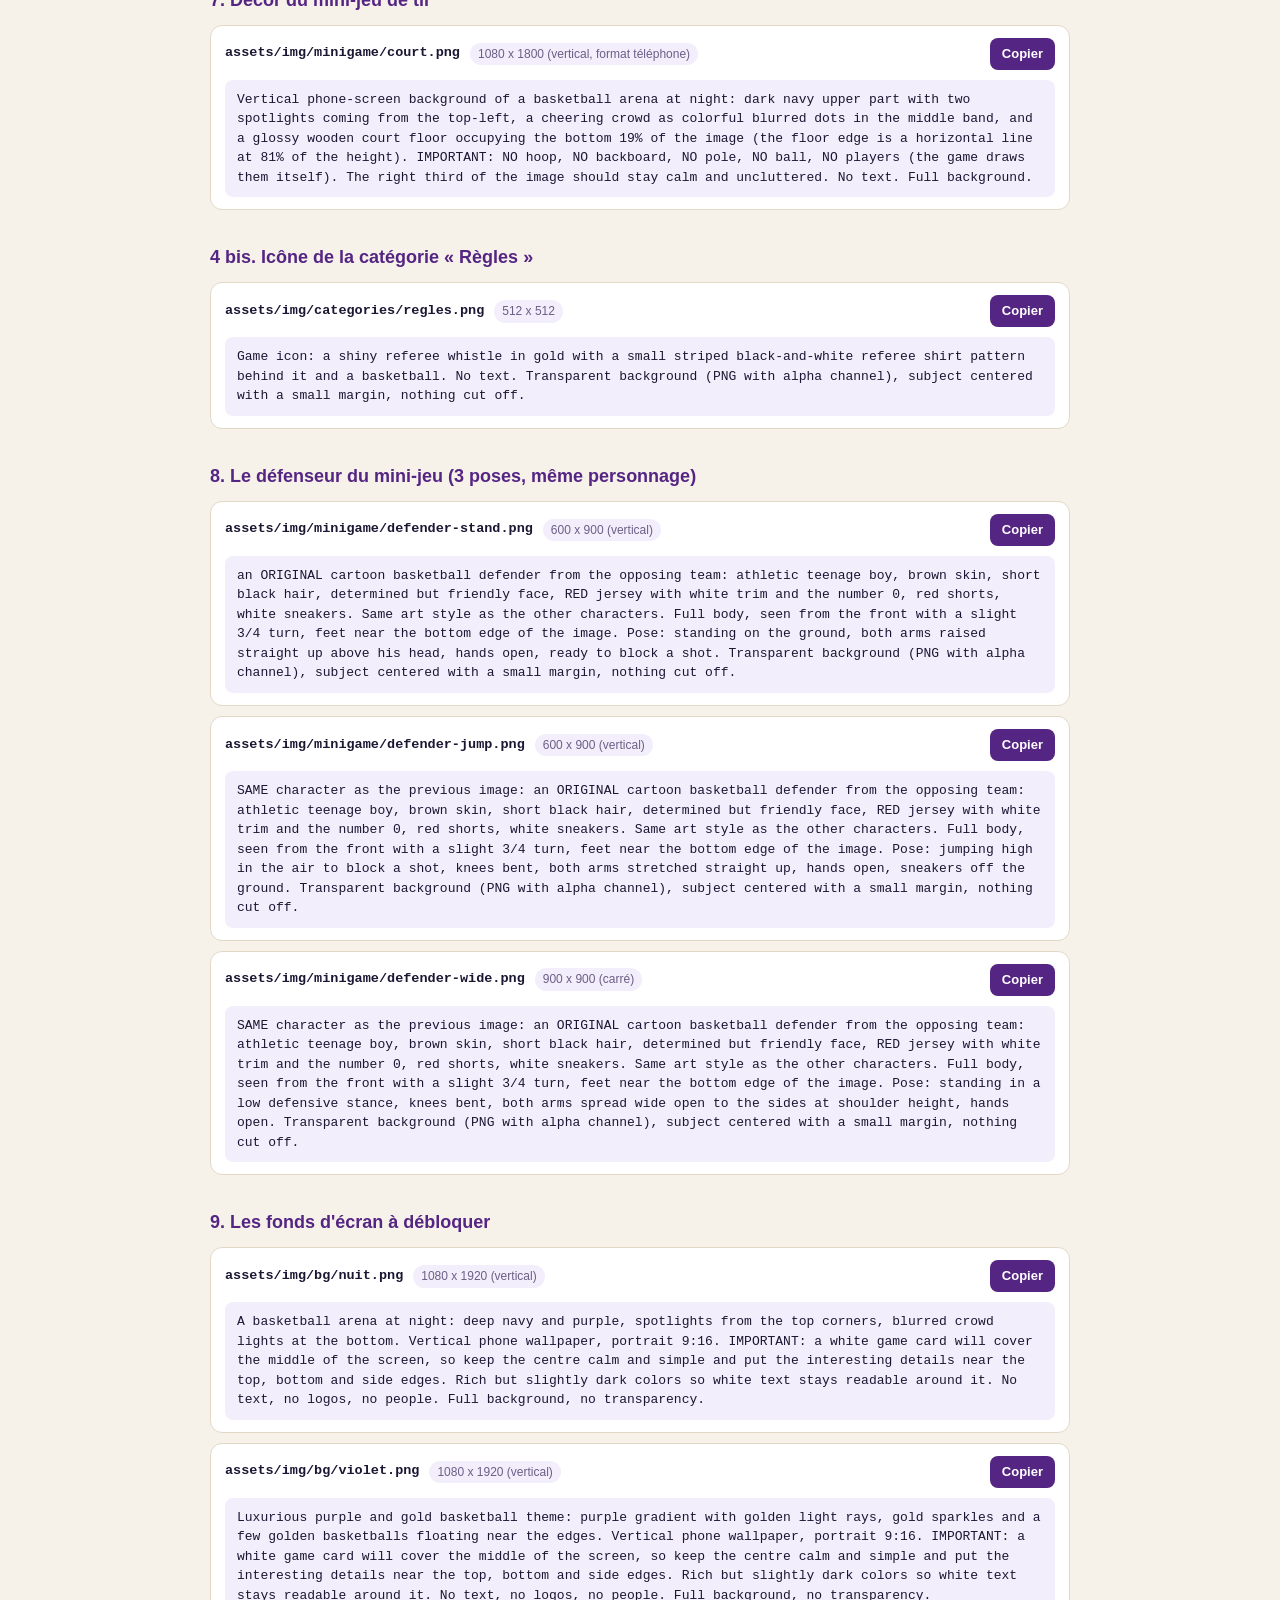
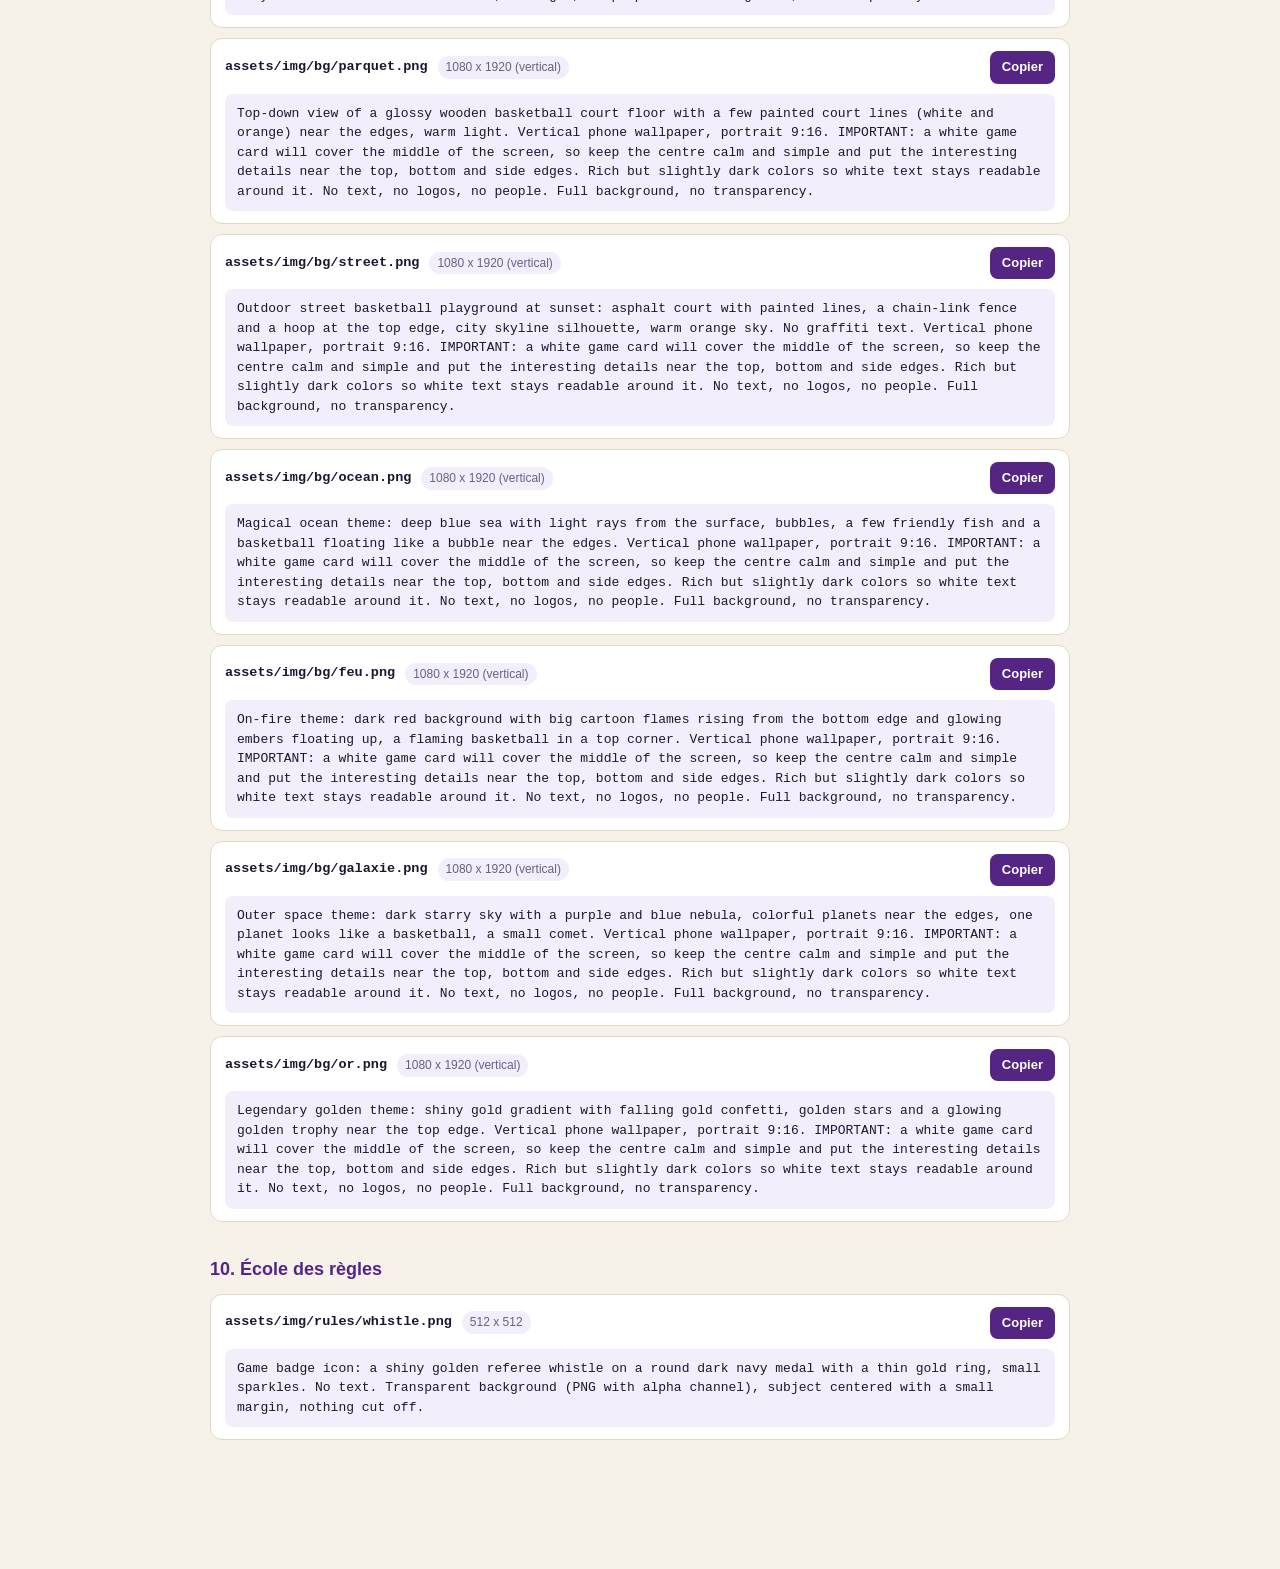
==== commit 562d4ec0: "Prépare le lot 2 d'images : défenseur, fonds d'écran, badge sifflet - Le mini-jeu utilise les images" ====
--- a/prompts-images.html
+++ b/prompts-images.html
@@ -1,5 +1,5 @@
 <!doctype html><html lang="fr"><head><meta charset="utf-8"><meta name="viewport" content="width=device-width,initial-scale=1">
-<title>Prompts images Quiz NBA</title>
+<title>Prompts images : Quiz NBA</title>
 <style>
 :root{--bg:#f6f2ea;--card:#fff;--ink:#1b1733;--mut:#6b5f86;--line:#e2d8c6;--acc:#552583;--gold:#fdb927;--code:#f3eefb}
 @media (prefers-color-scheme:dark){:root{--bg:#0e1233;--card:#171c47;--ink:#f3f0ff;--mut:#b5acd6;--line:#2c3270;--acc:#c9a8ff;--code:#1f2560}}
@@ -25,7 +25,7 @@
 <div class="item style"><div class="head"><span class="file">Guide de style</span><button data-t="style">Copier</button></div><pre id="style"></pre></div>
 <div id="list"></div>
 <script>
-var STYLE="STYLE GUIDE (apply to every image): bright, energetic cartoon illustration for a kids' basketball quiz game (ages 7-12), in the look of a modern 3D-rendered mobile sports game with stylized, friendly characters (big expressive eyes, slightly oversized heads, smooth clean shapes). Soft studio lighting with a warm rim light, saturated colors. Main palette: deep night navy #0e1233, purple #552583, gold #fdb927, basketball orange #e8752a, white accents. IMPORTANT: no real logos, no NBA logo, no team logos, no brand marks, no watermark. All characters are ORIGINAL cartoon characters and must NOT look like any real, identifiable person. No text or letters in the image unless the prompt explicitly asks for it.";var DATA=[{"title": "1. Logo et bannière", "folder": "brand", "items": [{"name": "logo", "size": "1024 x 1024", "prompt": "Round emblem for a kids' basketball game: a shiny basketball wearing a small golden crown, surrounded by a ring of gold stars and a purple ribbon, with motion streaks. No text. Transparent background (PNG with alpha channel), subject centered with a small margin, nothing cut off."}, {"name": "banner", "size": "1600 x 440 (très large)", "prompt": "Wide panoramic banner of a basketball arena at night seen from courtside: glossy wooden court in the lower quarter, a hoop on the far left and far right edges, a cheering crowd in the stands as colorful blurred dots, two big spotlights from the ceiling, a big empty jumbotron screen in the top center, a basketball bouncing near the center. Dark navy and purple tones with gold light. No text, no logos. Full background, no transparency."}]}, {"title": "2. Coach Mamba (4 humeurs, même personnage)", "folder": "coach", "items": [{"name": "coach-mamba", "size": "1024 x 1024", "prompt": "'Coach Mamba', an original cartoon basketball coach: athletic man in his 40s, dark brown skin, shaved head, short neat black beard, confident warm smile, purple and gold team tracksuit jacket with the number 24 on the chest, silver whistle on a lanyard, arms crossed, proud and calm expression. Square 1:1 bust portrait (head and shoulders, head in the upper-middle), facing the viewer with a slight 3/4 turn, on a smooth radial-gradient background in the colors given. Leave some space around the head: the image will be cropped into a circle. Background: navy #1b1733 to purple #552583."}, {"name": "coach-happy", "size": "1024 x 1024", "prompt": "SAME character as the previous image: 'Coach Mamba', an original cartoon basketball coach: athletic man in his 40s, dark brown skin, shaved head, short neat black beard, confident warm smile, purple and gold team tracksuit jacket with the number 24 on the chest, silver whistle on a lanyard, big smile, giving a thumbs up. Square 1:1 bust portrait (head and shoulders, head in the upper-middle), facing the viewer with a slight 3/4 turn, on a smooth radial-gradient background in the colors given. Leave some space around the head: the image will be cropped into a circle. Background: purple #552583 to gold #fdb927."}, {"name": "coach-thinking", "size": "1024 x 1024", "prompt": "SAME character as the previous image: 'Coach Mamba', an original cartoon basketball coach: athletic man in his 40s, dark brown skin, shaved head, short neat black beard, confident warm smile, purple and gold team tracksuit jacket with the number 24 on the chest, silver whistle on a lanyard, one hand on his chin, one eyebrow raised, holding a small tactics clipboard, clever 'I have a secret for you' look. Square 1:1 bust portrait (head and shoulders, head in the upper-middle), facing the viewer with a slight 3/4 turn, on a smooth radial-gradient background in the colors given. Leave some space around the head: the image will be cropped into a circle. Background: navy #1b1733 to purple #552583."}, {"name": "coach-cheer", "size": "1024 x 1024", "prompt": "SAME character as the previous image: 'Coach Mamba', an original cartoon basketball coach: athletic man in his 40s, dark brown skin, shaved head, short neat black beard, confident warm smile, purple and gold team tracksuit jacket with the number 24 on the chest, silver whistle on a lanyard, both fists raised, shouting with joy, confetti flying around him. Square 1:1 bust portrait (head and shoulders, head in the upper-middle), facing the viewer with a slight 3/4 turn, on a smooth radial-gradient background in the colors given. Leave some space around the head: the image will be cropped into a circle. Background: gold #fdb927 to orange #e8752a."}]}, {"title": "3. Les 8 joueurs (avatars)", "folder": "players", "items": [{"name": "p1", "size": "1024 x 1024", "prompt": "Original cartoon basketball player nicknamed 'Cosmo': an extremely tall and slender young man, very long arms, short curly dark hair, brown skin, calm friendly smile, black and silver jersey with the number 1, a few small glowing stars and planets floating around him. Square 1:1 bust portrait (head and shoulders, head in the upper-middle), facing the viewer with a slight 3/4 turn, on a smooth radial-gradient background in the colors given. Leave some space around the head: the image will be cropped into a circle. Background: black to silver-grey."}, {"name": "p2", "size": "1024 x 1024", "prompt": "Original cartoon basketball player nicknamed 'King Rebound': a powerful athletic man, dark brown skin, short dark hair, trimmed beard, white headband, purple and gold jersey with the number 23, a small golden crown floating just above his head. Square 1:1 bust portrait (head and shoulders, head in the upper-middle), facing the viewer with a slight 3/4 turn, on a smooth radial-gradient background in the colors given. Leave some space around the head: the image will be cropped into a circle. Background: purple #552583 to gold #fdb927."}, {"name": "p3", "size": "1024 x 1024", "prompt": "Original cartoon basketball player nicknamed 'Jet': an athletic man, dark brown skin, shaved head, huge happy smile, red and black jersey with the number 23, white air-swirl wing shapes behind his shoulders as if he could fly. Square 1:1 bust portrait (head and shoulders, head in the upper-middle), facing the viewer with a slight 3/4 turn, on a smooth radial-gradient background in the colors given. Leave some space around the head: the image will be cropped into a circle. Background: red #ce1141 to black."}, {"name": "p4", "size": "1024 x 1024", "prompt": "Original cartoon basketball player nicknamed 'Chef Swish': a slim guard, light brown skin, short dark hair, cheeky boyish smile, royal blue and yellow jersey with the number 30, wearing a tiny white chef's hat, spinning a basketball on one finger. Square 1:1 bust portrait (head and shoulders, head in the upper-middle), facing the viewer with a slight 3/4 turn, on a smooth radial-gradient background in the colors given. Leave some space around the head: the image will be cropped into a circle. Background: royal blue #1d428a to yellow #ffc72c."}, {"name": "p5", "size": "1024 x 1024", "prompt": "Original cartoon basketball player nicknamed 'Olympus': a very tall muscular man with very long arms, dark brown skin, short dark hair, big determined smile, dark green and cream jersey with the number 34, a golden laurel wreath floating behind his head. Square 1:1 bust portrait (head and shoulders, head in the upper-middle), facing the viewer with a slight 3/4 turn, on a smooth radial-gradient background in the colors given. Leave some space around the head: the image will be cropped into a circle. Background: green #00471b to cream #eee1c6."}, {"name": "p6", "size": "1024 x 1024", "prompt": "Original cartoon basketball player nicknamed 'The Magician': a big tall man, light skin, short brown hair, relaxed playful grin, navy and gold jersey with the number 15, holding a playing card with a jester picture (no letters) between two fingers. Square 1:1 bust portrait (head and shoulders, head in the upper-middle), facing the viewer with a slight 3/4 turn, on a smooth radial-gradient background in the colors given. Leave some space around the head: the image will be cropped into a circle. Background: navy #0e2240 to gold #fec524."}, {"name": "p7", "size": "1024 x 1024", "prompt": "Original cartoon basketball player nicknamed 'Lightning': a quick point guard, light brown skin, short dark hair, smiling, silver and black jersey with the number 9, small blue-white-red French flag pin on the jersey, speed lines behind him. Square 1:1 bust portrait (head and shoulders, head in the upper-middle), facing the viewer with a slight 3/4 turn, on a smooth radial-gradient background in the colors given. Leave some space around the head: the image will be cropped into a circle. Background: silver #c4ced4 to black."}, {"name": "p8", "size": "1024 x 1024", "prompt": "Original cartoon basketball player nicknamed 'Dunkman': a huge and very strong center, dark brown skin, shaved head, joyful laugh, blue and white jersey with the number 32, holding a basketball in one giant hand, a few glass shards flying behind him like he just broke a backboard. Square 1:1 bust portrait (head and shoulders, head in the upper-middle), facing the viewer with a slight 3/4 turn, on a smooth radial-gradient background in the colors given. Leave some space around the head: the image will be cropped into a circle. Background: blue #0077c0 to white."}]}, {"title": "4. Icônes des catégories", "folder": "categories", "items": [{"name": "legendes", "size": "512 x 512", "prompt": "Game icon: a golden trophy with a basketball on top, purple ribbon, sparkling stars, 'hall of fame' feeling. Transparent background (PNG with alpha channel), subject centered with a small margin, nothing cut off."}, {"name": "stars", "size": "512 x 512", "prompt": "Game icon: a basketball with a bright blue and yellow lightning bolt striking through it, electric sparks. Transparent background (PNG with alpha channel), subject centered with a small margin, nothing cut off."}, {"name": "france", "size": "512 x 512", "prompt": "Game icon: a basketball with a blue-white-red swoosh around it and a tiny Eiffel Tower silhouette next to it. Transparent background (PNG with alpha channel), subject centered with a small margin, nothing cut off."}, {"name": "nba", "size": "512 x 512", "prompt": "Game icon: a basketball hoop with backboard and net, in red, white and blue colors, with a whistle. Generic, NOT the NBA logo. Transparent background (PNG with alpha channel), subject centered with a small margin, nothing cut off."}, {"name": "regles", "size": "512 x 512", "prompt": "Game icon: a shiny referee whistle in gold with a small striped black-and-white referee shirt pattern behind it and a basketball. No text. Transparent background (PNG with alpha channel), subject centered with a small margin, nothing cut off."}, {"name": "mix", "size": "512 x 512", "prompt": "Game icon: a golden 'all-star' basketball covered in small stars, with a rainbow sparkle trail. Transparent background (PNG with alpha channel), subject centered with a small margin, nothing cut off."}]}, {"title": "5. Effets des grandes animations", "folder": "fx", "items": [{"name": "foam-finger", "size": "800 x 1300 (vertical)", "prompt": "A giant purple foam finger like fans wave in basketball arenas: the hand points the index finger straight up, the big '#1' written in gold on the palm, gold outline, seen from the front, slightly tilted. Only the text '#1'. Transparent background (PNG with alpha channel), subject centered with a small margin, nothing cut off."}, {"name": "explosion", "size": "1024 x 1024", "prompt": "Comic-book style explosion burst: layered spiky starburst in red, orange, gold and white-hot center, with small sparks and stars flying out. No text. Transparent background (PNG with alpha channel), subject centered with a small margin, nothing cut off."}, {"name": "fireball", "size": "1000 x 1200 (vertical)", "prompt": "A basketball engulfed in big cartoon flames (red, orange, yellow), flames rising above it, 'on fire' video game power-up feeling. No text. Transparent background (PNG with alpha channel), subject centered with a small margin, nothing cut off."}, {"name": "trophy", "size": "800 x 960 (vertical)", "prompt": "A shiny golden championship trophy: a basketball sitting on top of a golden net-and-hoop shape on a dark wooden base, sparkles. Generic design, no text. Transparent background (PNG with alpha channel), subject centered with a small margin, nothing cut off."}, {"name": "ball", "size": "512 x 512", "prompt": "A single basketball seen perfectly from the front, perfectly round, filling the whole image edge to edge, classic orange with black lines, soft shading, no shadow on the ground. Transparent background (PNG with alpha channel), subject centered with a small margin, nothing cut off."}]}, {"title": "6. Illustrations des questions (fond d'écran des questions)", "folder": "scenes", "items": [{"name": "trophy", "size": "1600 x 920 (paysage)", "prompt": "A golden basketball trophy on a pedestal in the middle of a dark arena under a single spotlight, sparkles, crowd blurred in the background. Keep the bottom 15% simple (a caption will be placed there). No text. Full background."}, {"name": "mystery", "size": "1600 x 920 (paysage)", "prompt": "A mysterious basketball player shown only as a dark silhouette under a spotlight in an arena, a big glowing gold question mark floating next to him. Keep the bottom 15% simple. Full background."}, {"name": "globe", "size": "1600 x 920 (paysage)", "prompt": "A cartoon planet Earth with a basketball orbiting around it like a moon, stars in a navy sky, a hint of an arena at the bottom. Keep the bottom 15% simple. No text. Full background."}, {"name": "hoop", "size": "1600 x 920 (paysage)", "prompt": "Low-angle view of a basketball hoop, backboard and swinging white net in a bright arena, a ball just going through the net, confetti. Keep the bottom 15% simple. No text. Full background."}, {"name": "versus", "size": "1600 x 920 (paysage)", "prompt": "Two cartoon basketball teams facing each other at center court before tip-off, a green team on the left and a purple-and-gold team on the right, electric energy between them, packed arena. Original characters, no logos. Keep the bottom 15% simple. No text. Full background."}, {"name": "chess", "size": "1600 x 920 (paysage)", "prompt": "A chessboard on a basketball court, the chess pieces are shaped like little basketball players and basketballs, the king piece is very tall. Keep the bottom 15% simple. No text. Full background."}]}, {"title": "7. Décor du mini-jeu de tir", "folder": "minigame", "items": [{"name": "court", "size": "1080 x 1800 (vertical, format téléphone)", "prompt": "Vertical phone-screen background of a basketball arena at night: dark navy upper part with two spotlights coming from the top-left, a cheering crowd as colorful blurred dots in the middle band, and a glossy wooden court floor occupying the bottom 19% of the image (the floor edge is a horizontal line at 81% of the height). IMPORTANT: NO hoop, NO backboard, NO pole, NO ball, NO players (the game draws them itself). The right third of the image should stay calm and uncluttered. No text. Full background."}]}];
+var STYLE="STYLE GUIDE (apply to every image): bright, energetic cartoon illustration for a kids' basketball quiz game (ages 7-12), in the look of a modern 3D-rendered mobile sports game with stylized, friendly characters (big expressive eyes, slightly oversized heads, smooth clean shapes). Soft studio lighting with a warm rim light, saturated colors. Main palette: deep night navy #0e1233, purple #552583, gold #fdb927, basketball orange #e8752a, white accents. IMPORTANT: no real logos, no NBA logo, no team logos, no brand marks, no watermark. All characters are ORIGINAL cartoon characters and must NOT look like any real, identifiable person. No text or letters in the image unless the prompt explicitly asks for it.";var DATA=[{"title": "1. Logo et bannière", "folder": "brand", "items": [{"name": "logo", "size": "1024 x 1024", "prompt": "Round emblem for a kids' basketball game: a shiny basketball wearing a small golden crown, surrounded by a ring of gold stars and a purple ribbon, with motion streaks. No text. Transparent background (PNG with alpha channel), subject centered with a small margin, nothing cut off."}, {"name": "banner", "size": "1600 x 440 (très large)", "prompt": "Wide panoramic banner of a basketball arena at night seen from courtside: glossy wooden court in the lower quarter, a hoop on the far left and far right edges, a cheering crowd in the stands as colorful blurred dots, two big spotlights from the ceiling, a big empty jumbotron screen in the top center, a basketball bouncing near the center. Dark navy and purple tones with gold light. No text, no logos. Full background, no transparency."}]}, {"title": "2. Coach Mamba (4 humeurs, même personnage)", "folder": "coach", "items": [{"name": "coach-mamba", "size": "1024 x 1024", "prompt": "'Coach Mamba', an original cartoon basketball coach: athletic man in his 40s, dark brown skin, shaved head, short neat black beard, confident warm smile, purple and gold team tracksuit jacket with the number 24 on the chest, silver whistle on a lanyard, arms crossed, proud and calm expression. Square 1:1 bust portrait (head and shoulders, head in the upper-middle), facing the viewer with a slight 3/4 turn, on a smooth radial-gradient background in the colors given. Leave some space around the head: the image will be cropped into a circle. Background: navy #1b1733 to purple #552583."}, {"name": "coach-happy", "size": "1024 x 1024", "prompt": "SAME character as the previous image: 'Coach Mamba', an original cartoon basketball coach: athletic man in his 40s, dark brown skin, shaved head, short neat black beard, confident warm smile, purple and gold team tracksuit jacket with the number 24 on the chest, silver whistle on a lanyard, big smile, giving a thumbs up. Square 1:1 bust portrait (head and shoulders, head in the upper-middle), facing the viewer with a slight 3/4 turn, on a smooth radial-gradient background in the colors given. Leave some space around the head: the image will be cropped into a circle. Background: purple #552583 to gold #fdb927."}, {"name": "coach-thinking", "size": "1024 x 1024", "prompt": "SAME character as the previous image: 'Coach Mamba', an original cartoon basketball coach: athletic man in his 40s, dark brown skin, shaved head, short neat black beard, confident warm smile, purple and gold team tracksuit jacket with the number 24 on the chest, silver whistle on a lanyard, one hand on his chin, one eyebrow raised, holding a small tactics clipboard, clever 'I have a secret for you' look. Square 1:1 bust portrait (head and shoulders, head in the upper-middle), facing the viewer with a slight 3/4 turn, on a smooth radial-gradient background in the colors given. Leave some space around the head: the image will be cropped into a circle. Background: navy #1b1733 to purple #552583."}, {"name": "coach-cheer", "size": "1024 x 1024", "prompt": "SAME character as the previous image: 'Coach Mamba', an original cartoon basketball coach: athletic man in his 40s, dark brown skin, shaved head, short neat black beard, confident warm smile, purple and gold team tracksuit jacket with the number 24 on the chest, silver whistle on a lanyard, both fists raised, shouting with joy, confetti flying around him. Square 1:1 bust portrait (head and shoulders, head in the upper-middle), facing the viewer with a slight 3/4 turn, on a smooth radial-gradient background in the colors given. Leave some space around the head: the image will be cropped into a circle. Background: gold #fdb927 to orange #e8752a."}]}, {"title": "3. Les 8 joueurs (avatars)", "folder": "players", "items": [{"name": "p1", "size": "1024 x 1024", "prompt": "Original cartoon basketball player nicknamed 'Cosmo': an extremely tall and slender young man, very long arms, short curly dark hair, brown skin, calm friendly smile, black and silver jersey with the number 1, a few small glowing stars and planets floating around him. Square 1:1 bust portrait (head and shoulders, head in the upper-middle), facing the viewer with a slight 3/4 turn, on a smooth radial-gradient background in the colors given. Leave some space around the head: the image will be cropped into a circle. Background: black to silver-grey."}, {"name": "p2", "size": "1024 x 1024", "prompt": "Original cartoon basketball player nicknamed 'King Rebound': a powerful athletic man, dark brown skin, short dark hair, trimmed beard, white headband, purple and gold jersey with the number 23, a small golden crown floating just above his head. Square 1:1 bust portrait (head and shoulders, head in the upper-middle), facing the viewer with a slight 3/4 turn, on a smooth radial-gradient background in the colors given. Leave some space around the head: the image will be cropped into a circle. Background: purple #552583 to gold #fdb927."}, {"name": "p3", "size": "1024 x 1024", "prompt": "Original cartoon basketball player nicknamed 'Jet': an athletic man, dark brown skin, shaved head, huge happy smile, red and black jersey with the number 23, white air-swirl wing shapes behind his shoulders as if he could fly. Square 1:1 bust portrait (head and shoulders, head in the upper-middle), facing the viewer with a slight 3/4 turn, on a smooth radial-gradient background in the colors given. Leave some space around the head: the image will be cropped into a circle. Background: red #ce1141 to black."}, {"name": "p4", "size": "1024 x 1024", "prompt": "Original cartoon basketball player nicknamed 'Chef Swish': a slim guard, light brown skin, short dark hair, cheeky boyish smile, royal blue and yellow jersey with the number 30, wearing a tiny white chef's hat, spinning a basketball on one finger. Square 1:1 bust portrait (head and shoulders, head in the upper-middle), facing the viewer with a slight 3/4 turn, on a smooth radial-gradient background in the colors given. Leave some space around the head: the image will be cropped into a circle. Background: royal blue #1d428a to yellow #ffc72c."}, {"name": "p5", "size": "1024 x 1024", "prompt": "Original cartoon basketball player nicknamed 'Olympus': a very tall muscular man with very long arms, dark brown skin, short dark hair, big determined smile, dark green and cream jersey with the number 34, a golden laurel wreath floating behind his head. Square 1:1 bust portrait (head and shoulders, head in the upper-middle), facing the viewer with a slight 3/4 turn, on a smooth radial-gradient background in the colors given. Leave some space around the head: the image will be cropped into a circle. Background: green #00471b to cream #eee1c6."}, {"name": "p6", "size": "1024 x 1024", "prompt": "Original cartoon basketball player nicknamed 'The Magician': a big tall man, light skin, short brown hair, relaxed playful grin, navy and gold jersey with the number 15, holding a playing card with a jester picture (no letters) between two fingers. Square 1:1 bust portrait (head and shoulders, head in the upper-middle), facing the viewer with a slight 3/4 turn, on a smooth radial-gradient background in the colors given. Leave some space around the head: the image will be cropped into a circle. Background: navy #0e2240 to gold #fec524."}, {"name": "p7", "size": "1024 x 1024", "prompt": "Original cartoon basketball player nicknamed 'Lightning': a quick point guard, light brown skin, short dark hair, smiling, silver and black jersey with the number 9, small blue-white-red French flag pin on the jersey, speed lines behind him. Square 1:1 bust portrait (head and shoulders, head in the upper-middle), facing the viewer with a slight 3/4 turn, on a smooth radial-gradient background in the colors given. Leave some space around the head: the image will be cropped into a circle. Background: silver #c4ced4 to black."}, {"name": "p8", "size": "1024 x 1024", "prompt": "Original cartoon basketball player nicknamed 'Dunkman': a huge and very strong center, dark brown skin, shaved head, joyful laugh, blue and white jersey with the number 32, holding a basketball in one giant hand, a few glass shards flying behind him like he just broke a backboard. Square 1:1 bust portrait (head and shoulders, head in the upper-middle), facing the viewer with a slight 3/4 turn, on a smooth radial-gradient background in the colors given. Leave some space around the head: the image will be cropped into a circle. Background: blue #0077c0 to white."}]}, {"title": "4. Icônes des catégories", "folder": "categories", "items": [{"name": "legendes", "size": "512 x 512", "prompt": "Game icon: a golden trophy with a basketball on top, purple ribbon, sparkling stars, 'hall of fame' feeling. Transparent background (PNG with alpha channel), subject centered with a small margin, nothing cut off."}, {"name": "stars", "size": "512 x 512", "prompt": "Game icon: a basketball with a bright blue and yellow lightning bolt striking through it, electric sparks. Transparent background (PNG with alpha channel), subject centered with a small margin, nothing cut off."}, {"name": "france", "size": "512 x 512", "prompt": "Game icon: a basketball with a blue-white-red swoosh around it and a tiny Eiffel Tower silhouette next to it. Transparent background (PNG with alpha channel), subject centered with a small margin, nothing cut off."}, {"name": "nba", "size": "512 x 512", "prompt": "Game icon: a basketball hoop with backboard and net, in red, white and blue colors, with a whistle. Generic, NOT the NBA logo. Transparent background (PNG with alpha channel), subject centered with a small margin, nothing cut off."}, {"name": "mix", "size": "512 x 512", "prompt": "Game icon: a golden 'all-star' basketball covered in small stars, with a rainbow sparkle trail. Transparent background (PNG with alpha channel), subject centered with a small margin, nothing cut off."}]}, {"title": "5. Effets des grandes animations", "folder": "fx", "items": [{"name": "foam-finger", "size": "800 x 1300 (vertical)", "prompt": "A giant purple foam finger like fans wave in basketball arenas: the hand points the index finger straight up, the big '#1' written in gold on the palm, gold outline, seen from the front, slightly tilted. Only the text '#1'. Transparent background (PNG with alpha channel), subject centered with a small margin, nothing cut off."}, {"name": "explosion", "size": "1024 x 1024", "prompt": "Comic-book style explosion burst: layered spiky starburst in red, orange, gold and white-hot center, with small sparks and stars flying out. No text. Transparent background (PNG with alpha channel), subject centered with a small margin, nothing cut off."}, {"name": "fireball", "size": "1000 x 1200 (vertical)", "prompt": "A basketball engulfed in big cartoon flames (red, orange, yellow), flames rising above it, 'on fire' video game power-up feeling. No text. Transparent background (PNG with alpha channel), subject centered with a small margin, nothing cut off."}, {"name": "trophy", "size": "800 x 960 (vertical)", "prompt": "A shiny golden championship trophy: a basketball sitting on top of a golden net-and-hoop shape on a dark wooden base, sparkles. Generic design, no text. Transparent background (PNG with alpha channel), subject centered with a small margin, nothing cut off."}, {"name": "ball", "size": "512 x 512", "prompt": "A single basketball seen perfectly from the front, perfectly round, filling the whole image edge to edge, classic orange with black lines, soft shading, no shadow on the ground. Transparent background (PNG with alpha channel), subject centered with a small margin, nothing cut off."}]}, {"title": "6. Illustrations des questions (fond d'écran des questions)", "folder": "scenes", "items": [{"name": "trophy", "size": "1600 x 920 (paysage)", "prompt": "A golden basketball trophy on a pedestal in the middle of a dark arena under a single spotlight, sparkles, crowd blurred in the background. Keep the bottom 15% simple (a caption will be placed there). No text. Full background."}, {"name": "mystery", "size": "1600 x 920 (paysage)", "prompt": "A mysterious basketball player shown only as a dark silhouette under a spotlight in an arena, a big glowing gold question mark floating next to him. Keep the bottom 15% simple. Full background."}, {"name": "globe", "size": "1600 x 920 (paysage)", "prompt": "A cartoon planet Earth with a basketball orbiting around it like a moon, stars in a navy sky, a hint of an arena at the bottom. Keep the bottom 15% simple. No text. Full background."}, {"name": "hoop", "size": "1600 x 920 (paysage)", "prompt": "Low-angle view of a basketball hoop, backboard and swinging white net in a bright arena, a ball just going through the net, confetti. Keep the bottom 15% simple. No text. Full background."}, {"name": "versus", "size": "1600 x 920 (paysage)", "prompt": "Two cartoon basketball teams facing each other at center court before tip-off, a green team on the left and a purple-and-gold team on the right, electric energy between them, packed arena. Original characters, no logos. Keep the bottom 15% simple. No text. Full background."}, {"name": "chess", "size": "1600 x 920 (paysage)", "prompt": "A chessboard on a basketball court, the chess pieces are shaped like little basketball players and basketballs, the king piece is very tall. Keep the bottom 15% simple. No text. Full background."}]}, {"title": "7. Décor du mini-jeu de tir", "folder": "minigame", "items": [{"name": "court", "size": "1080 x 1800 (vertical, format téléphone)", "prompt": "Vertical phone-screen background of a basketball arena at night: dark navy upper part with two spotlights coming from the top-left, a cheering crowd as colorful blurred dots in the middle band, and a glossy wooden court floor occupying the bottom 19% of the image (the floor edge is a horizontal line at 81% of the height). IMPORTANT: NO hoop, NO backboard, NO pole, NO ball, NO players (the game draws them itself). The right third of the image should stay calm and uncluttered. No text. Full background."}]}, {"title": "4 bis. Icône de la catégorie « Règles »", "folder": "categories", "items": [{"name": "regles", "size": "512 x 512", "prompt": "Game icon: a shiny referee whistle in gold with a small striped black-and-white referee shirt pattern behind it and a basketball. No text. Transparent background (PNG with alpha channel), subject centered with a small margin, nothing cut off."}]}, {"title": "8. Le défenseur du mini-jeu (3 poses, même personnage)", "folder": "minigame", "items": [{"name": "defender-stand", "size": "600 x 900 (vertical)", "prompt": "an ORIGINAL cartoon basketball defender from the opposing team: athletic teenage boy, brown skin, short black hair, determined but friendly face, RED jersey with white trim and the number 0, red shorts, white sneakers. Same art style as the other characters. Full body, seen from the front with a slight 3/4 turn, feet near the bottom edge of the image. Pose: standing on the ground, both arms raised straight up above his head, hands open, ready to block a shot. Transparent background (PNG with alpha channel), subject centered with a small margin, nothing cut off."}, {"name": "defender-jump", "size": "600 x 900 (vertical)", "prompt": "SAME character as the previous image: an ORIGINAL cartoon basketball defender from the opposing team: athletic teenage boy, brown skin, short black hair, determined but friendly face, RED jersey with white trim and the number 0, red shorts, white sneakers. Same art style as the other characters. Full body, seen from the front with a slight 3/4 turn, feet near the bottom edge of the image. Pose: jumping high in the air to block a shot, knees bent, both arms stretched straight up, hands open, sneakers off the ground. Transparent background (PNG with alpha channel), subject centered with a small margin, nothing cut off."}, {"name": "defender-wide", "size": "900 x 900 (carré)", "prompt": "SAME character as the previous image: an ORIGINAL cartoon basketball defender from the opposing team: athletic teenage boy, brown skin, short black hair, determined but friendly face, RED jersey with white trim and the number 0, red shorts, white sneakers. Same art style as the other characters. Full body, seen from the front with a slight 3/4 turn, feet near the bottom edge of the image. Pose: standing in a low defensive stance, knees bent, both arms spread wide open to the sides at shoulder height, hands open. Transparent background (PNG with alpha channel), subject centered with a small margin, nothing cut off."}]}, {"title": "9. Les fonds d'écran à débloquer", "folder": "bg", "items": [{"name": "nuit", "size": "1080 x 1920 (vertical)", "prompt": "A basketball arena at night: deep navy and purple, spotlights from the top corners, blurred crowd lights at the bottom. Vertical phone wallpaper, portrait 9:16. IMPORTANT: a white game card will cover the middle of the screen, so keep the centre calm and simple and put the interesting details near the top, bottom and side edges. Rich but slightly dark colors so white text stays readable around it. No text, no logos, no people. Full background, no transparency."}, {"name": "violet", "size": "1080 x 1920 (vertical)", "prompt": "Luxurious purple and gold basketball theme: purple gradient with golden light rays, gold sparkles and a few golden basketballs floating near the edges. Vertical phone wallpaper, portrait 9:16. IMPORTANT: a white game card will cover the middle of the screen, so keep the centre calm and simple and put the interesting details near the top, bottom and side edges. Rich but slightly dark colors so white text stays readable around it. No text, no logos, no people. Full background, no transparency."}, {"name": "parquet", "size": "1080 x 1920 (vertical)", "prompt": "Top-down view of a glossy wooden basketball court floor with a few painted court lines (white and orange) near the edges, warm light. Vertical phone wallpaper, portrait 9:16. IMPORTANT: a white game card will cover the middle of the screen, so keep the centre calm and simple and put the interesting details near the top, bottom and side edges. Rich but slightly dark colors so white text stays readable around it. No text, no logos, no people. Full background, no transparency."}, {"name": "street", "size": "1080 x 1920 (vertical)", "prompt": "Outdoor street basketball playground at sunset: asphalt court with painted lines, a chain-link fence and a hoop at the top edge, city skyline silhouette, warm orange sky. No graffiti text. Vertical phone wallpaper, portrait 9:16. IMPORTANT: a white game card will cover the middle of the screen, so keep the centre calm and simple and put the interesting details near the top, bottom and side edges. Rich but slightly dark colors so white text stays readable around it. No text, no logos, no people. Full background, no transparency."}, {"name": "ocean", "size": "1080 x 1920 (vertical)", "prompt": "Magical ocean theme: deep blue sea with light rays from the surface, bubbles, a few friendly fish and a basketball floating like a bubble near the edges. Vertical phone wallpaper, portrait 9:16. IMPORTANT: a white game card will cover the middle of the screen, so keep the centre calm and simple and put the interesting details near the top, bottom and side edges. Rich but slightly dark colors so white text stays readable around it. No text, no logos, no people. Full background, no transparency."}, {"name": "feu", "size": "1080 x 1920 (vertical)", "prompt": "On-fire theme: dark red background with big cartoon flames rising from the bottom edge and glowing embers floating up, a flaming basketball in a top corner. Vertical phone wallpaper, portrait 9:16. IMPORTANT: a white game card will cover the middle of the screen, so keep the centre calm and simple and put the interesting details near the top, bottom and side edges. Rich but slightly dark colors so white text stays readable around it. No text, no logos, no people. Full background, no transparency."}, {"name": "galaxie", "size": "1080 x 1920 (vertical)", "prompt": "Outer space theme: dark starry sky with a purple and blue nebula, colorful planets near the edges, one planet looks like a basketball, a small comet. Vertical phone wallpaper, portrait 9:16. IMPORTANT: a white game card will cover the middle of the screen, so keep the centre calm and simple and put the interesting details near the top, bottom and side edges. Rich but slightly dark colors so white text stays readable around it. No text, no logos, no people. Full background, no transparency."}, {"name": "or", "size": "1080 x 1920 (vertical)", "prompt": "Legendary golden theme: shiny gold gradient with falling gold confetti, golden stars and a glowing golden trophy near the top edge. Vertical phone wallpaper, portrait 9:16. IMPORTANT: a white game card will cover the middle of the screen, so keep the centre calm and simple and put the interesting details near the top, bottom and side edges. Rich but slightly dark colors so white text stays readable around it. No text, no logos, no people. Full background, no transparency."}]}, {"title": "10. École des règles", "folder": "rules", "items": [{"name": "whistle", "size": "512 x 512", "prompt": "Game badge icon: a shiny golden referee whistle on a round dark navy medal with a thin gold ring, small sparkles. No text. Transparent background (PNG with alpha channel), subject centered with a small margin, nothing cut off."}]}];
 document.getElementById('style').textContent=STYLE;
 var L=document.getElementById('list'),T={style:STYLE},n=0;
 DATA.forEach(function(g){var h=document.createElement('h2');h.textContent=g.title;L.appendChild(h);
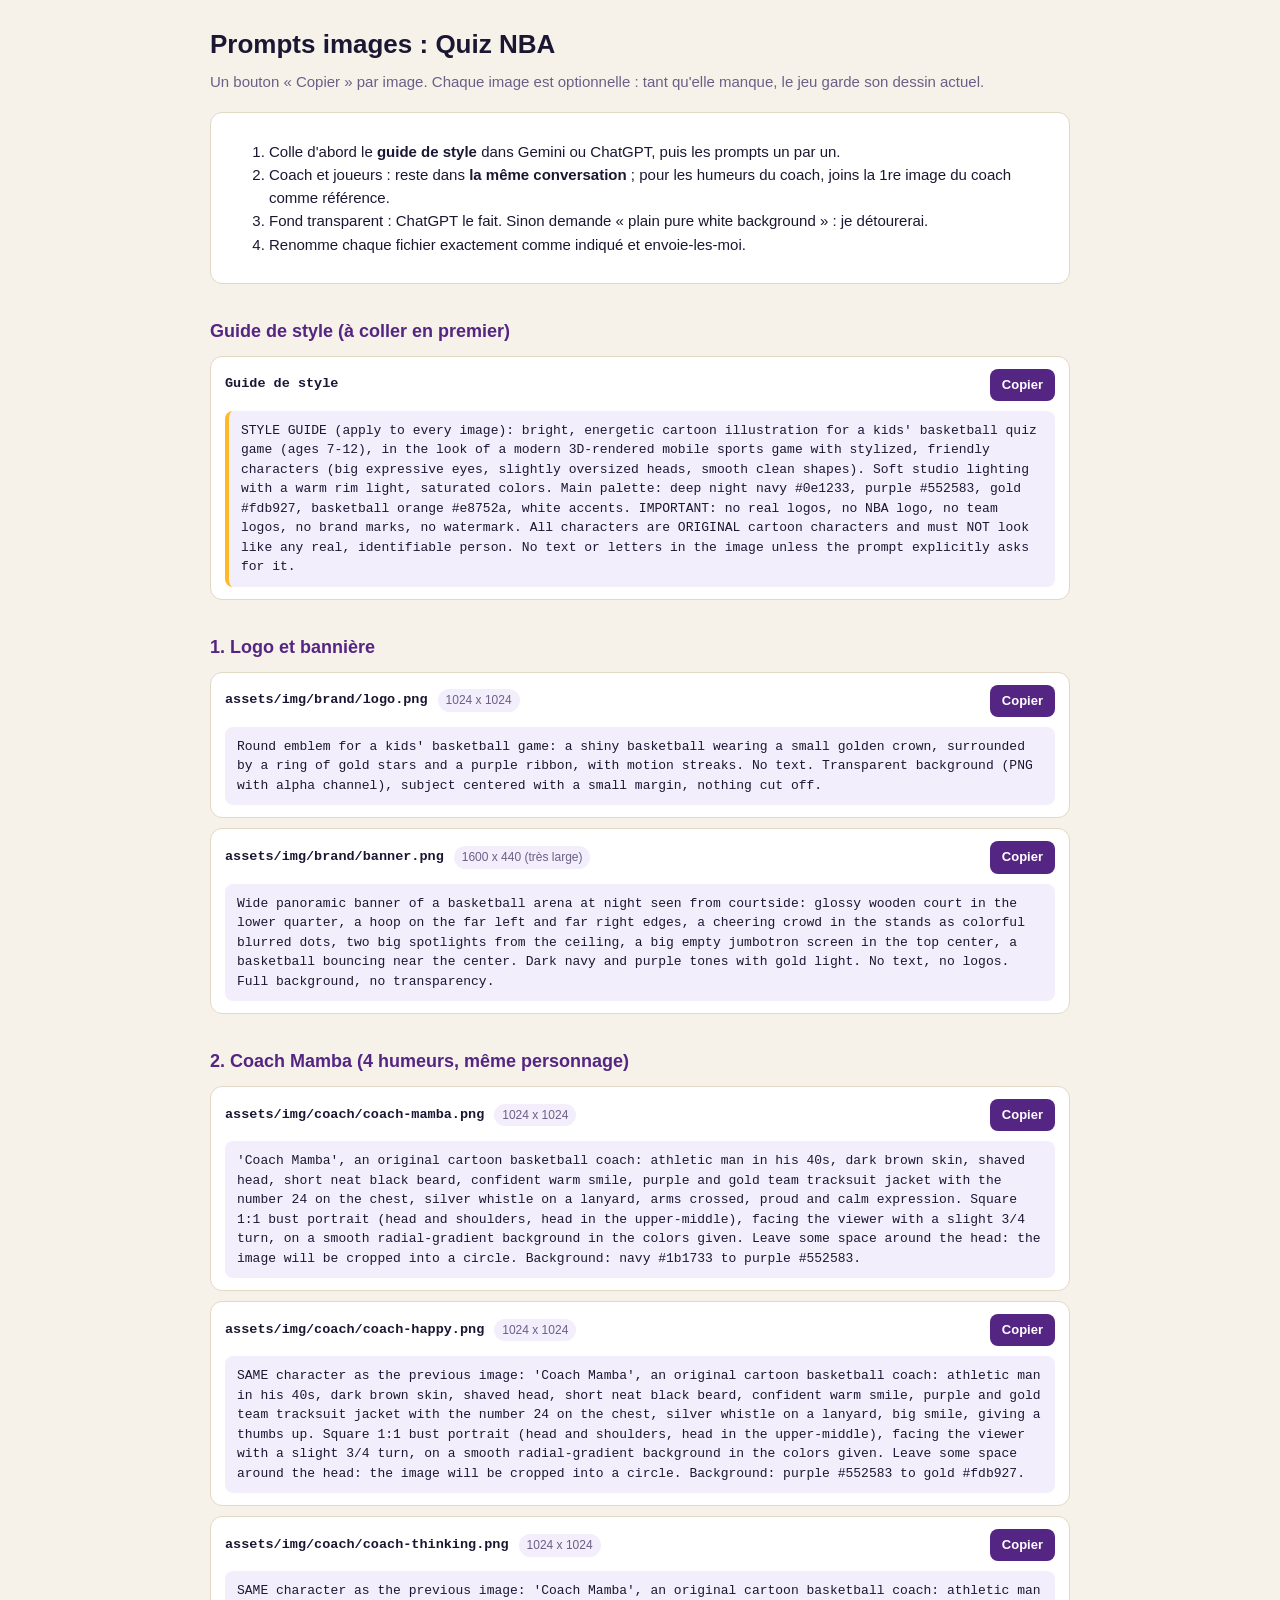
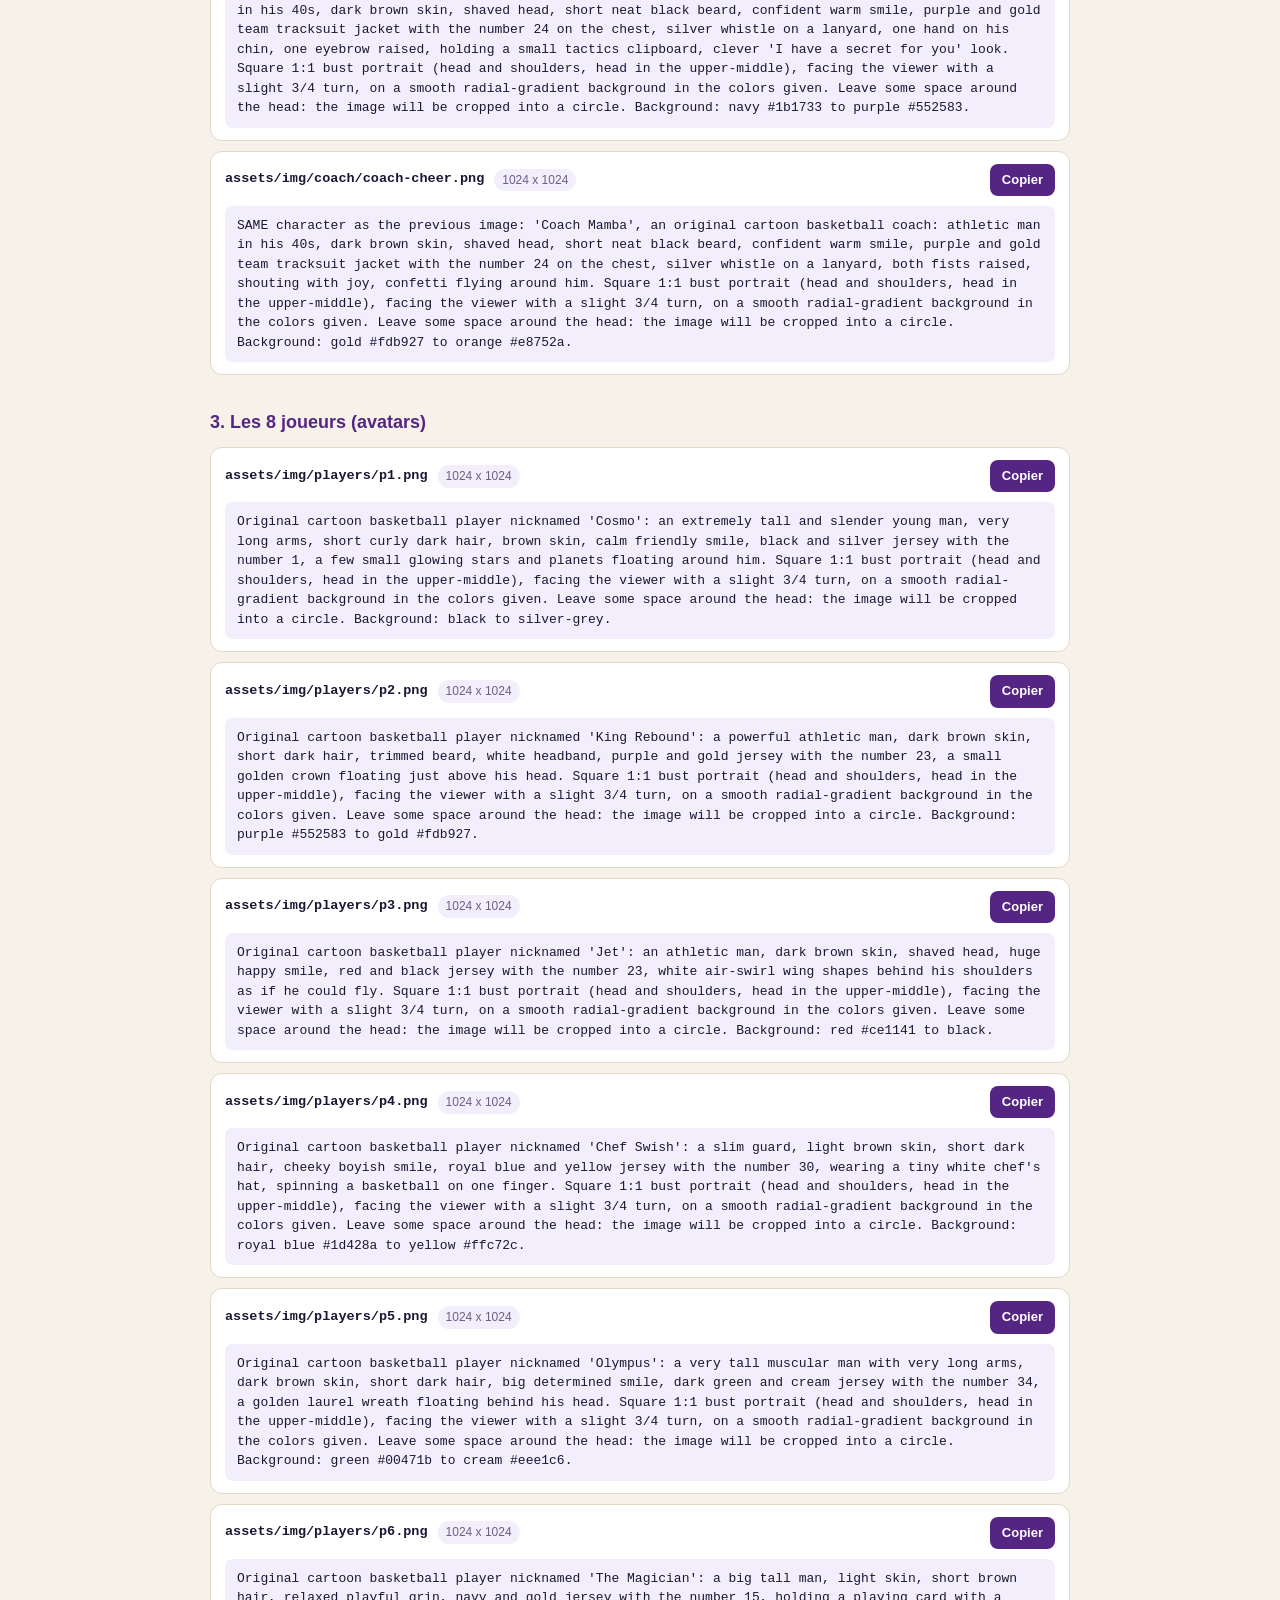
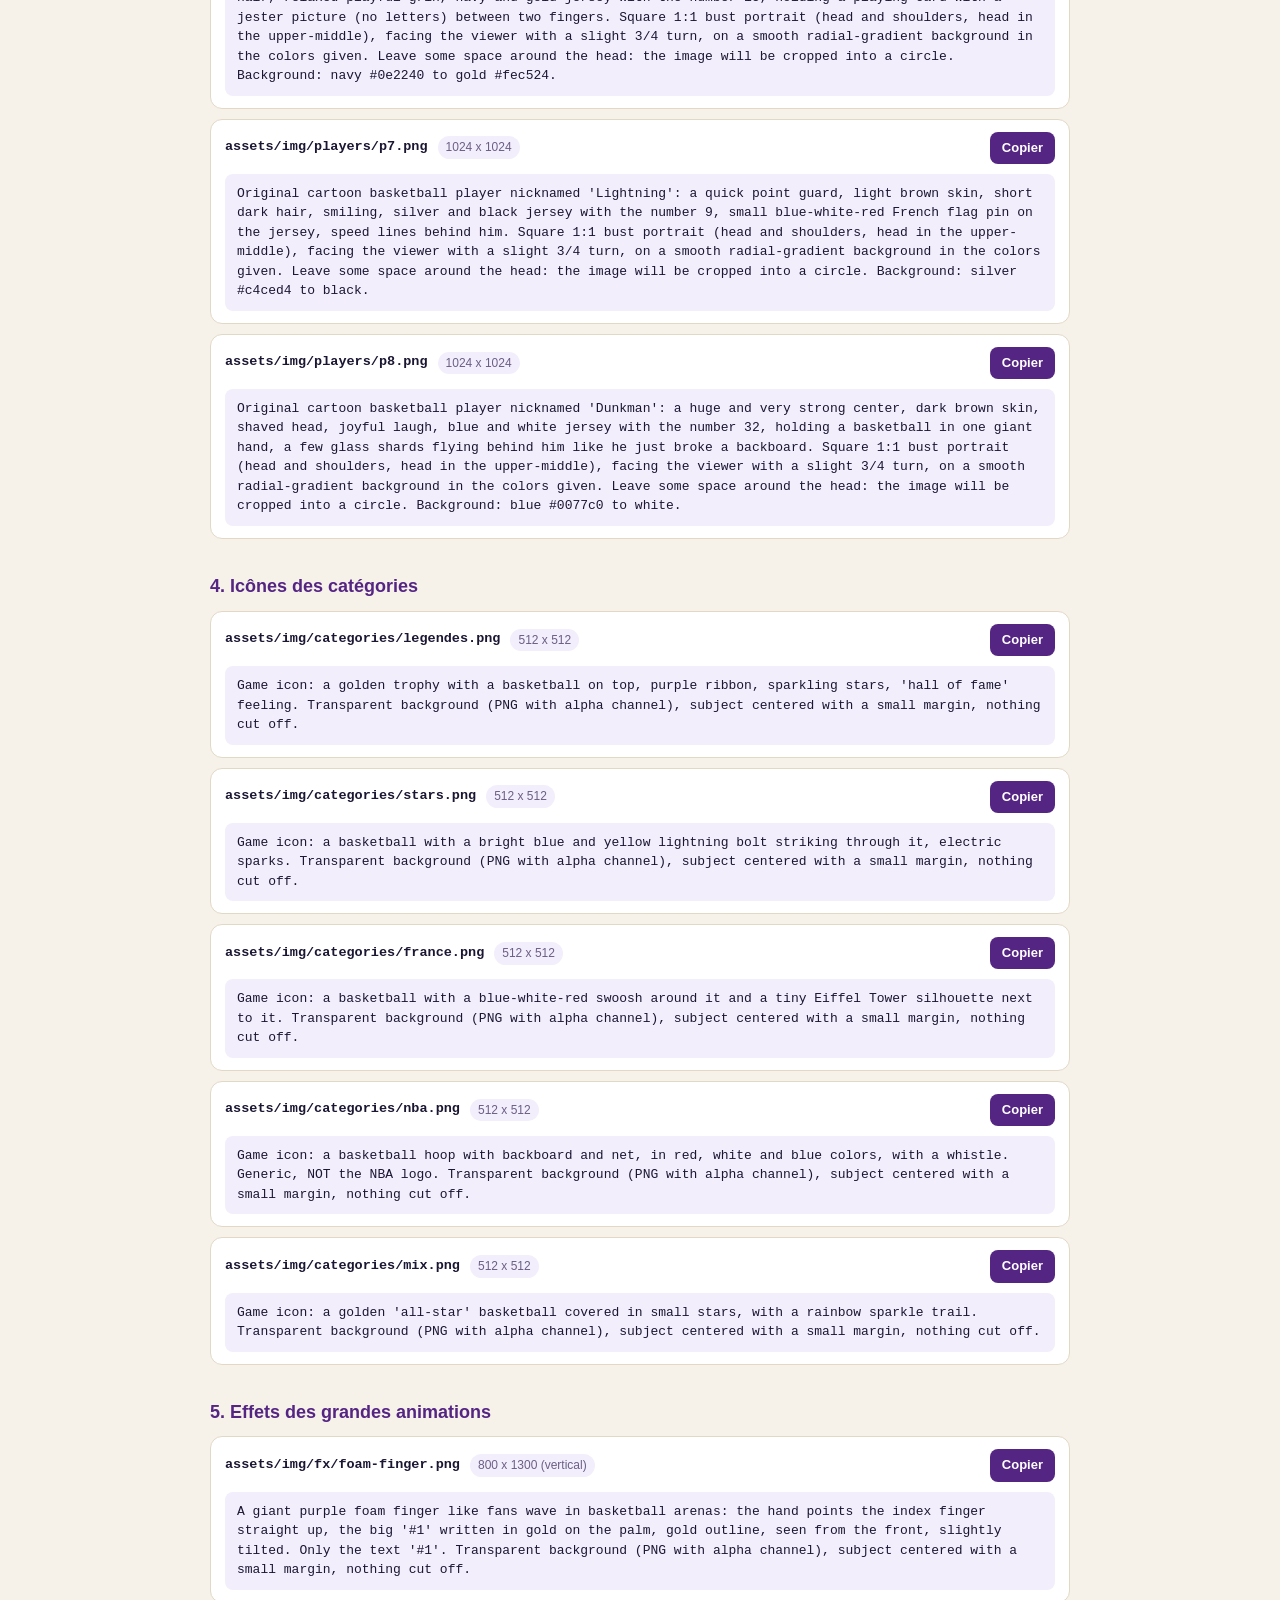
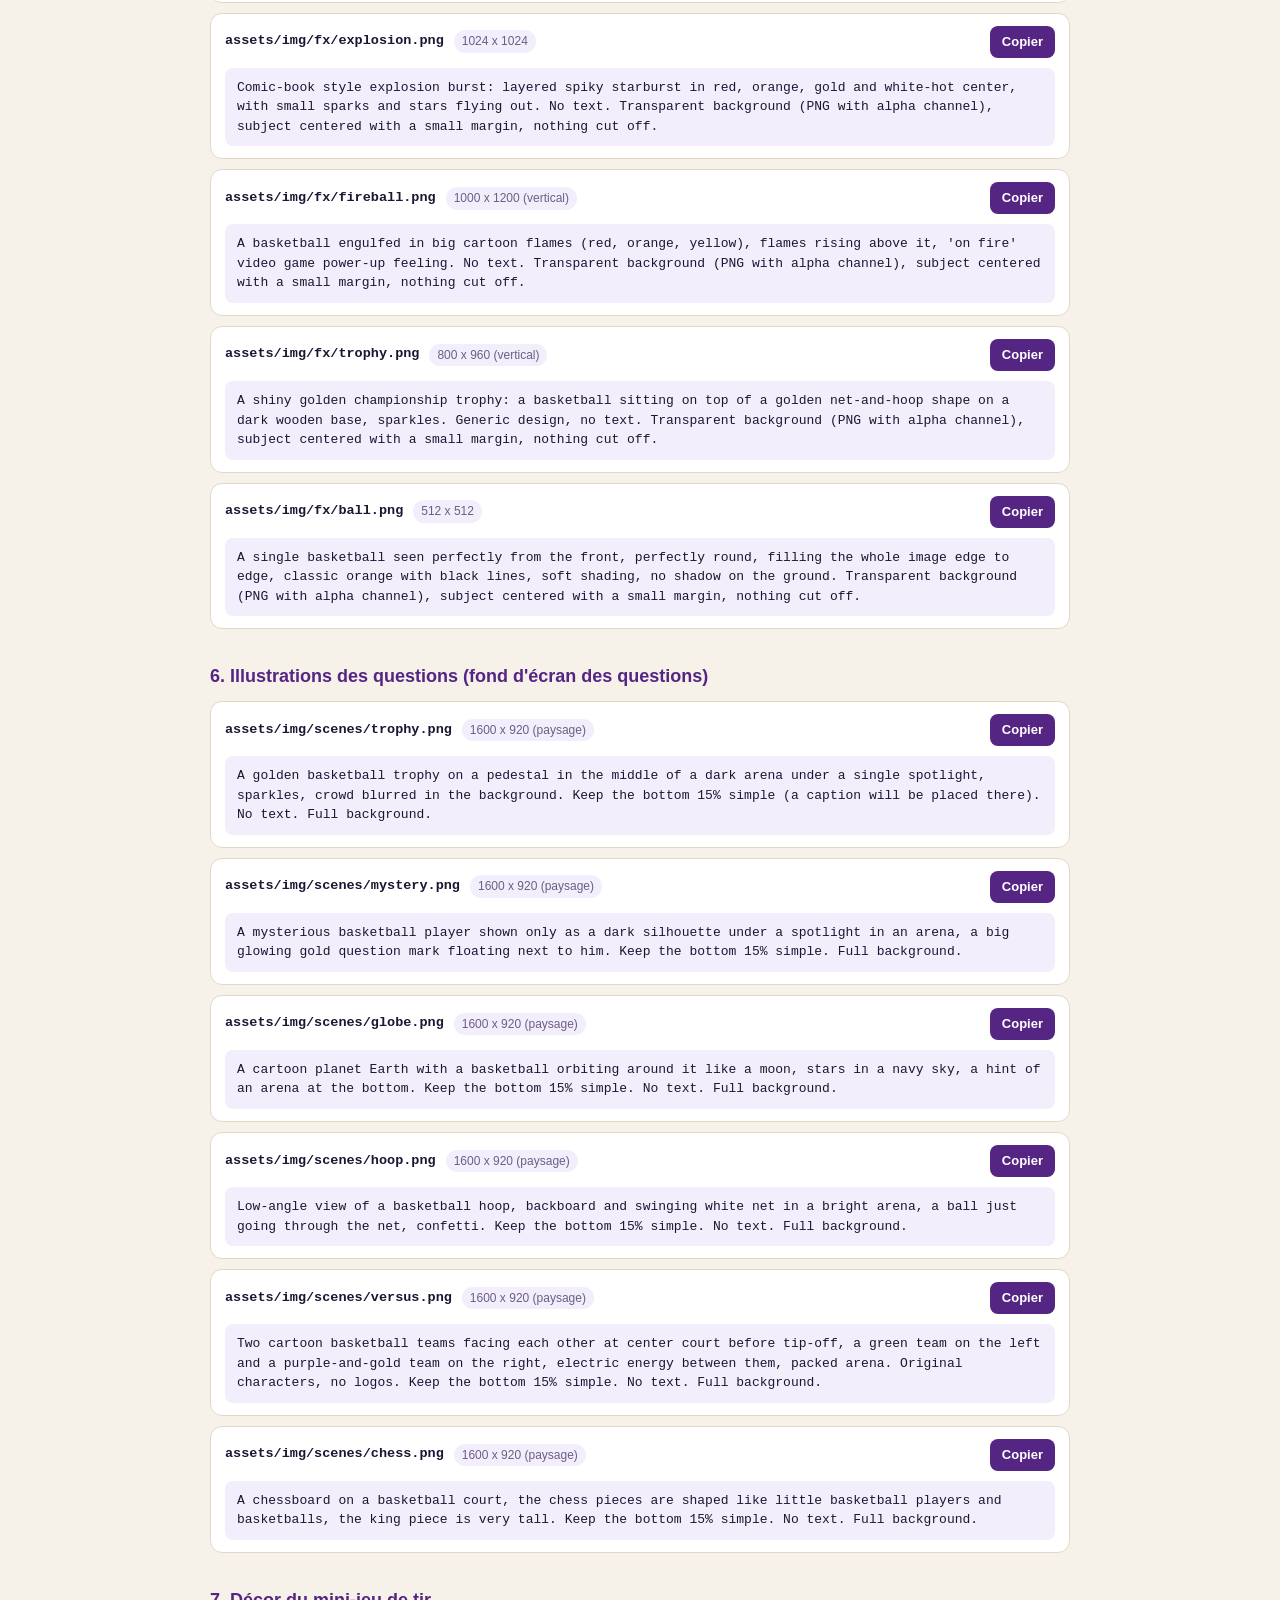
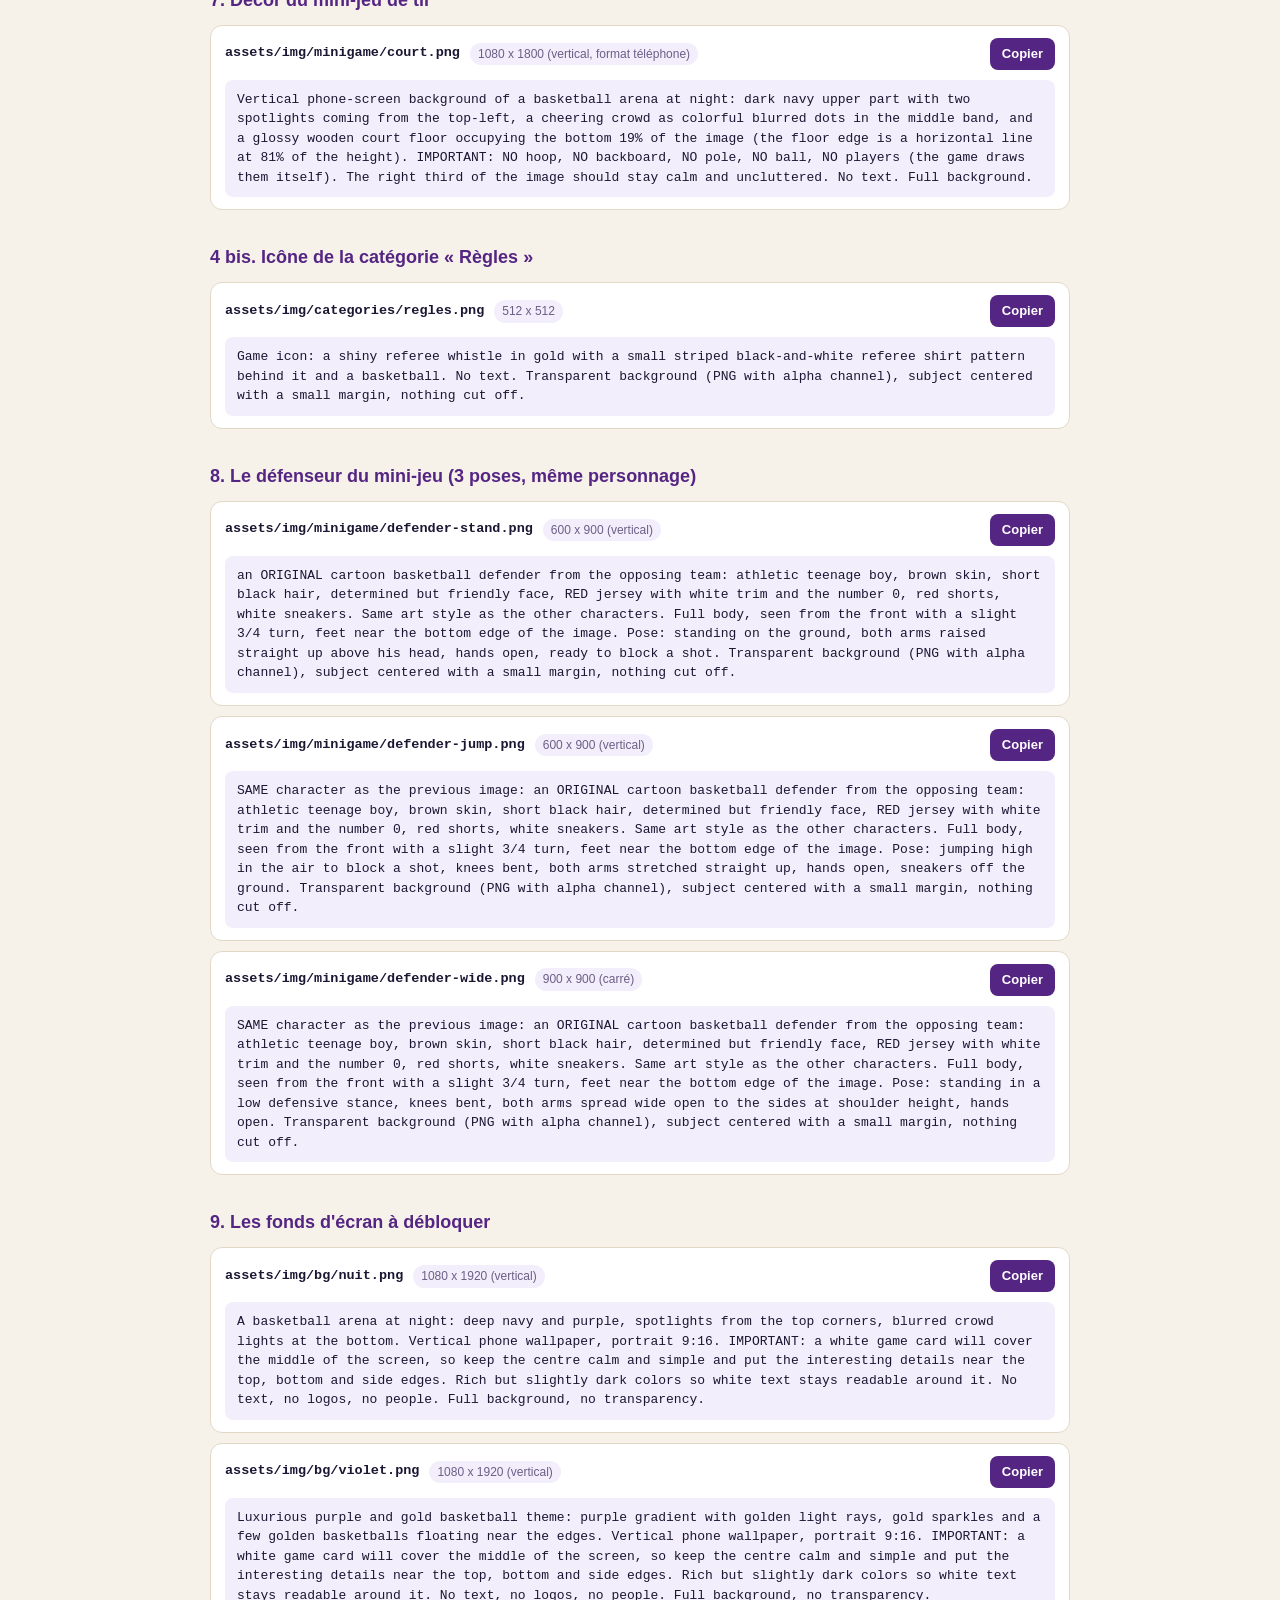
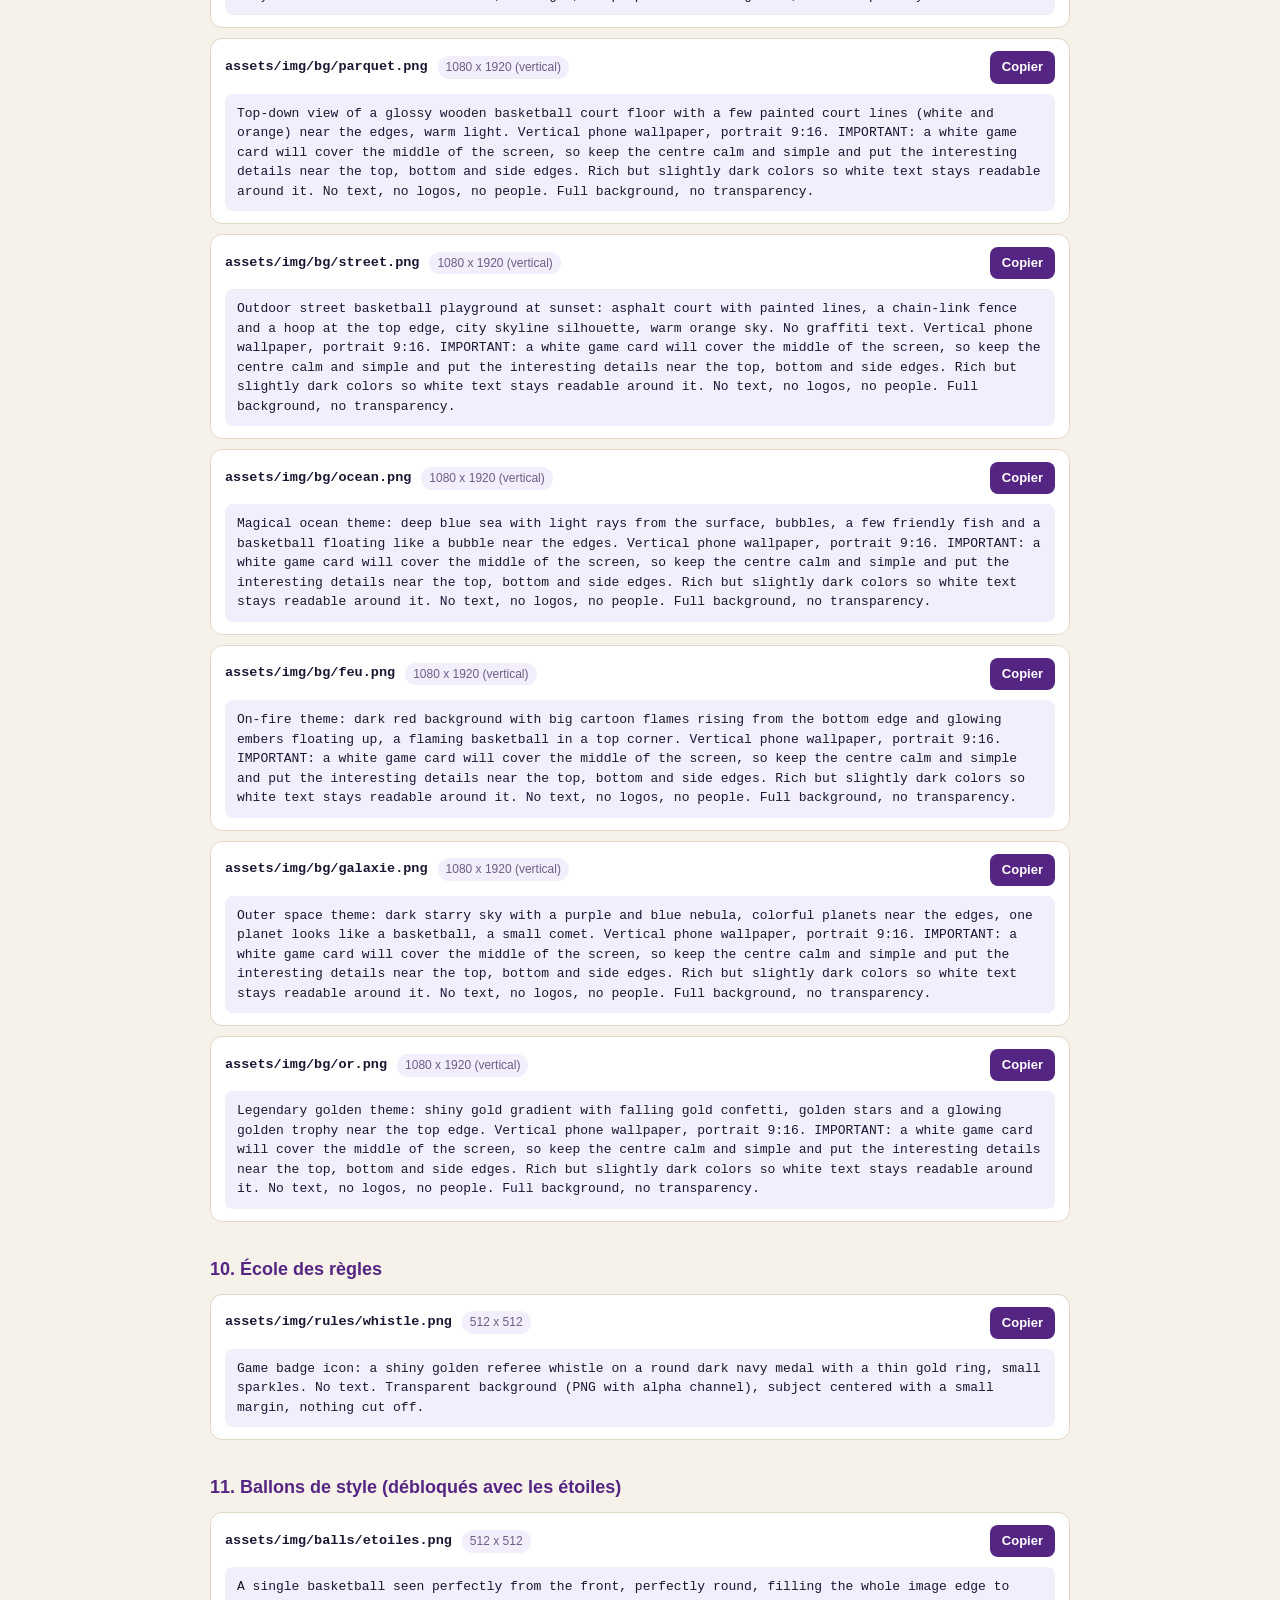
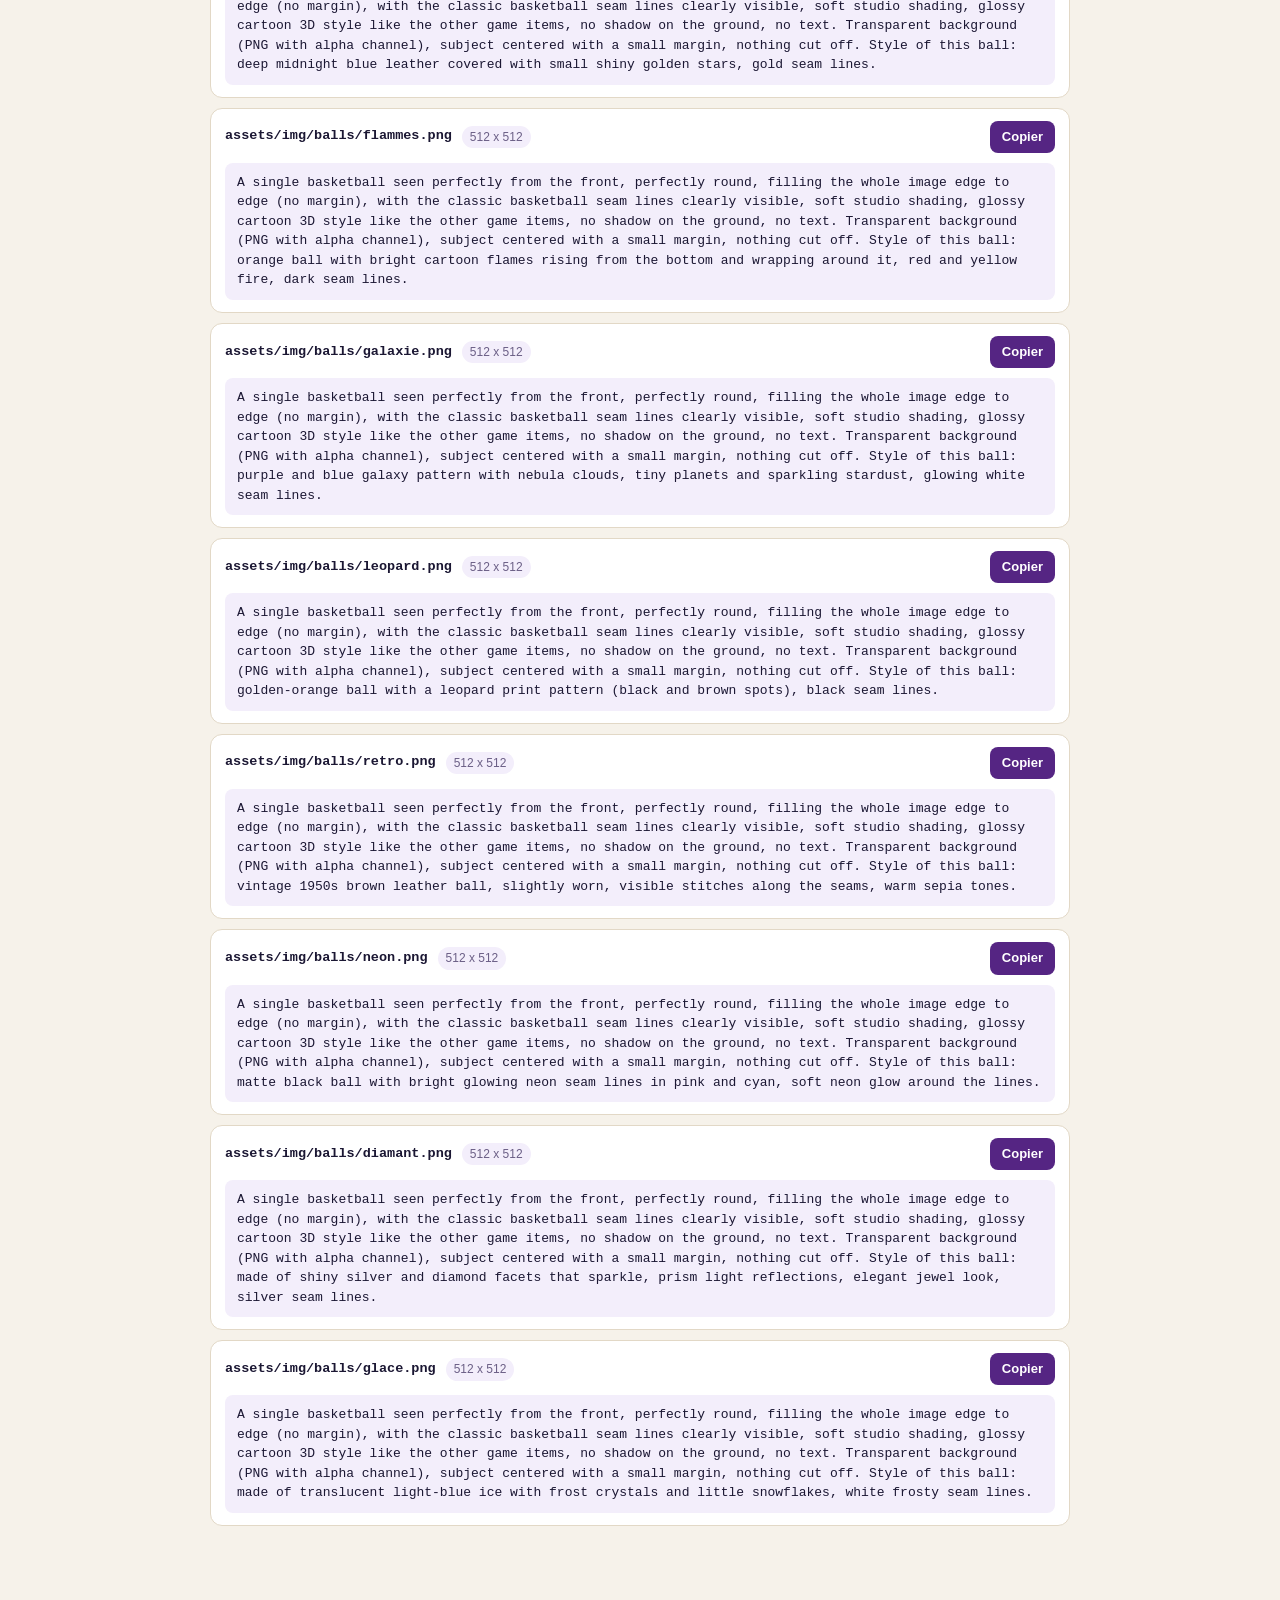
==== commit a8fedbc9: "Prépare les ballons de style en image (lot 3) - 8 ballons de style (Étoiles, Flammes, Galaxie, Léopa" ====
--- a/prompts-images.html
+++ b/prompts-images.html
@@ -25,7 +25,7 @@
 <div class="item style"><div class="head"><span class="file">Guide de style</span><button data-t="style">Copier</button></div><pre id="style"></pre></div>
 <div id="list"></div>
 <script>
-var STYLE="STYLE GUIDE (apply to every image): bright, energetic cartoon illustration for a kids' basketball quiz game (ages 7-12), in the look of a modern 3D-rendered mobile sports game with stylized, friendly characters (big expressive eyes, slightly oversized heads, smooth clean shapes). Soft studio lighting with a warm rim light, saturated colors. Main palette: deep night navy #0e1233, purple #552583, gold #fdb927, basketball orange #e8752a, white accents. IMPORTANT: no real logos, no NBA logo, no team logos, no brand marks, no watermark. All characters are ORIGINAL cartoon characters and must NOT look like any real, identifiable person. No text or letters in the image unless the prompt explicitly asks for it.";var DATA=[{"title": "1. Logo et bannière", "folder": "brand", "items": [{"name": "logo", "size": "1024 x 1024", "prompt": "Round emblem for a kids' basketball game: a shiny basketball wearing a small golden crown, surrounded by a ring of gold stars and a purple ribbon, with motion streaks. No text. Transparent background (PNG with alpha channel), subject centered with a small margin, nothing cut off."}, {"name": "banner", "size": "1600 x 440 (très large)", "prompt": "Wide panoramic banner of a basketball arena at night seen from courtside: glossy wooden court in the lower quarter, a hoop on the far left and far right edges, a cheering crowd in the stands as colorful blurred dots, two big spotlights from the ceiling, a big empty jumbotron screen in the top center, a basketball bouncing near the center. Dark navy and purple tones with gold light. No text, no logos. Full background, no transparency."}]}, {"title": "2. Coach Mamba (4 humeurs, même personnage)", "folder": "coach", "items": [{"name": "coach-mamba", "size": "1024 x 1024", "prompt": "'Coach Mamba', an original cartoon basketball coach: athletic man in his 40s, dark brown skin, shaved head, short neat black beard, confident warm smile, purple and gold team tracksuit jacket with the number 24 on the chest, silver whistle on a lanyard, arms crossed, proud and calm expression. Square 1:1 bust portrait (head and shoulders, head in the upper-middle), facing the viewer with a slight 3/4 turn, on a smooth radial-gradient background in the colors given. Leave some space around the head: the image will be cropped into a circle. Background: navy #1b1733 to purple #552583."}, {"name": "coach-happy", "size": "1024 x 1024", "prompt": "SAME character as the previous image: 'Coach Mamba', an original cartoon basketball coach: athletic man in his 40s, dark brown skin, shaved head, short neat black beard, confident warm smile, purple and gold team tracksuit jacket with the number 24 on the chest, silver whistle on a lanyard, big smile, giving a thumbs up. Square 1:1 bust portrait (head and shoulders, head in the upper-middle), facing the viewer with a slight 3/4 turn, on a smooth radial-gradient background in the colors given. Leave some space around the head: the image will be cropped into a circle. Background: purple #552583 to gold #fdb927."}, {"name": "coach-thinking", "size": "1024 x 1024", "prompt": "SAME character as the previous image: 'Coach Mamba', an original cartoon basketball coach: athletic man in his 40s, dark brown skin, shaved head, short neat black beard, confident warm smile, purple and gold team tracksuit jacket with the number 24 on the chest, silver whistle on a lanyard, one hand on his chin, one eyebrow raised, holding a small tactics clipboard, clever 'I have a secret for you' look. Square 1:1 bust portrait (head and shoulders, head in the upper-middle), facing the viewer with a slight 3/4 turn, on a smooth radial-gradient background in the colors given. Leave some space around the head: the image will be cropped into a circle. Background: navy #1b1733 to purple #552583."}, {"name": "coach-cheer", "size": "1024 x 1024", "prompt": "SAME character as the previous image: 'Coach Mamba', an original cartoon basketball coach: athletic man in his 40s, dark brown skin, shaved head, short neat black beard, confident warm smile, purple and gold team tracksuit jacket with the number 24 on the chest, silver whistle on a lanyard, both fists raised, shouting with joy, confetti flying around him. Square 1:1 bust portrait (head and shoulders, head in the upper-middle), facing the viewer with a slight 3/4 turn, on a smooth radial-gradient background in the colors given. Leave some space around the head: the image will be cropped into a circle. Background: gold #fdb927 to orange #e8752a."}]}, {"title": "3. Les 8 joueurs (avatars)", "folder": "players", "items": [{"name": "p1", "size": "1024 x 1024", "prompt": "Original cartoon basketball player nicknamed 'Cosmo': an extremely tall and slender young man, very long arms, short curly dark hair, brown skin, calm friendly smile, black and silver jersey with the number 1, a few small glowing stars and planets floating around him. Square 1:1 bust portrait (head and shoulders, head in the upper-middle), facing the viewer with a slight 3/4 turn, on a smooth radial-gradient background in the colors given. Leave some space around the head: the image will be cropped into a circle. Background: black to silver-grey."}, {"name": "p2", "size": "1024 x 1024", "prompt": "Original cartoon basketball player nicknamed 'King Rebound': a powerful athletic man, dark brown skin, short dark hair, trimmed beard, white headband, purple and gold jersey with the number 23, a small golden crown floating just above his head. Square 1:1 bust portrait (head and shoulders, head in the upper-middle), facing the viewer with a slight 3/4 turn, on a smooth radial-gradient background in the colors given. Leave some space around the head: the image will be cropped into a circle. Background: purple #552583 to gold #fdb927."}, {"name": "p3", "size": "1024 x 1024", "prompt": "Original cartoon basketball player nicknamed 'Jet': an athletic man, dark brown skin, shaved head, huge happy smile, red and black jersey with the number 23, white air-swirl wing shapes behind his shoulders as if he could fly. Square 1:1 bust portrait (head and shoulders, head in the upper-middle), facing the viewer with a slight 3/4 turn, on a smooth radial-gradient background in the colors given. Leave some space around the head: the image will be cropped into a circle. Background: red #ce1141 to black."}, {"name": "p4", "size": "1024 x 1024", "prompt": "Original cartoon basketball player nicknamed 'Chef Swish': a slim guard, light brown skin, short dark hair, cheeky boyish smile, royal blue and yellow jersey with the number 30, wearing a tiny white chef's hat, spinning a basketball on one finger. Square 1:1 bust portrait (head and shoulders, head in the upper-middle), facing the viewer with a slight 3/4 turn, on a smooth radial-gradient background in the colors given. Leave some space around the head: the image will be cropped into a circle. Background: royal blue #1d428a to yellow #ffc72c."}, {"name": "p5", "size": "1024 x 1024", "prompt": "Original cartoon basketball player nicknamed 'Olympus': a very tall muscular man with very long arms, dark brown skin, short dark hair, big determined smile, dark green and cream jersey with the number 34, a golden laurel wreath floating behind his head. Square 1:1 bust portrait (head and shoulders, head in the upper-middle), facing the viewer with a slight 3/4 turn, on a smooth radial-gradient background in the colors given. Leave some space around the head: the image will be cropped into a circle. Background: green #00471b to cream #eee1c6."}, {"name": "p6", "size": "1024 x 1024", "prompt": "Original cartoon basketball player nicknamed 'The Magician': a big tall man, light skin, short brown hair, relaxed playful grin, navy and gold jersey with the number 15, holding a playing card with a jester picture (no letters) between two fingers. Square 1:1 bust portrait (head and shoulders, head in the upper-middle), facing the viewer with a slight 3/4 turn, on a smooth radial-gradient background in the colors given. Leave some space around the head: the image will be cropped into a circle. Background: navy #0e2240 to gold #fec524."}, {"name": "p7", "size": "1024 x 1024", "prompt": "Original cartoon basketball player nicknamed 'Lightning': a quick point guard, light brown skin, short dark hair, smiling, silver and black jersey with the number 9, small blue-white-red French flag pin on the jersey, speed lines behind him. Square 1:1 bust portrait (head and shoulders, head in the upper-middle), facing the viewer with a slight 3/4 turn, on a smooth radial-gradient background in the colors given. Leave some space around the head: the image will be cropped into a circle. Background: silver #c4ced4 to black."}, {"name": "p8", "size": "1024 x 1024", "prompt": "Original cartoon basketball player nicknamed 'Dunkman': a huge and very strong center, dark brown skin, shaved head, joyful laugh, blue and white jersey with the number 32, holding a basketball in one giant hand, a few glass shards flying behind him like he just broke a backboard. Square 1:1 bust portrait (head and shoulders, head in the upper-middle), facing the viewer with a slight 3/4 turn, on a smooth radial-gradient background in the colors given. Leave some space around the head: the image will be cropped into a circle. Background: blue #0077c0 to white."}]}, {"title": "4. Icônes des catégories", "folder": "categories", "items": [{"name": "legendes", "size": "512 x 512", "prompt": "Game icon: a golden trophy with a basketball on top, purple ribbon, sparkling stars, 'hall of fame' feeling. Transparent background (PNG with alpha channel), subject centered with a small margin, nothing cut off."}, {"name": "stars", "size": "512 x 512", "prompt": "Game icon: a basketball with a bright blue and yellow lightning bolt striking through it, electric sparks. Transparent background (PNG with alpha channel), subject centered with a small margin, nothing cut off."}, {"name": "france", "size": "512 x 512", "prompt": "Game icon: a basketball with a blue-white-red swoosh around it and a tiny Eiffel Tower silhouette next to it. Transparent background (PNG with alpha channel), subject centered with a small margin, nothing cut off."}, {"name": "nba", "size": "512 x 512", "prompt": "Game icon: a basketball hoop with backboard and net, in red, white and blue colors, with a whistle. Generic, NOT the NBA logo. Transparent background (PNG with alpha channel), subject centered with a small margin, nothing cut off."}, {"name": "mix", "size": "512 x 512", "prompt": "Game icon: a golden 'all-star' basketball covered in small stars, with a rainbow sparkle trail. Transparent background (PNG with alpha channel), subject centered with a small margin, nothing cut off."}]}, {"title": "5. Effets des grandes animations", "folder": "fx", "items": [{"name": "foam-finger", "size": "800 x 1300 (vertical)", "prompt": "A giant purple foam finger like fans wave in basketball arenas: the hand points the index finger straight up, the big '#1' written in gold on the palm, gold outline, seen from the front, slightly tilted. Only the text '#1'. Transparent background (PNG with alpha channel), subject centered with a small margin, nothing cut off."}, {"name": "explosion", "size": "1024 x 1024", "prompt": "Comic-book style explosion burst: layered spiky starburst in red, orange, gold and white-hot center, with small sparks and stars flying out. No text. Transparent background (PNG with alpha channel), subject centered with a small margin, nothing cut off."}, {"name": "fireball", "size": "1000 x 1200 (vertical)", "prompt": "A basketball engulfed in big cartoon flames (red, orange, yellow), flames rising above it, 'on fire' video game power-up feeling. No text. Transparent background (PNG with alpha channel), subject centered with a small margin, nothing cut off."}, {"name": "trophy", "size": "800 x 960 (vertical)", "prompt": "A shiny golden championship trophy: a basketball sitting on top of a golden net-and-hoop shape on a dark wooden base, sparkles. Generic design, no text. Transparent background (PNG with alpha channel), subject centered with a small margin, nothing cut off."}, {"name": "ball", "size": "512 x 512", "prompt": "A single basketball seen perfectly from the front, perfectly round, filling the whole image edge to edge, classic orange with black lines, soft shading, no shadow on the ground. Transparent background (PNG with alpha channel), subject centered with a small margin, nothing cut off."}]}, {"title": "6. Illustrations des questions (fond d'écran des questions)", "folder": "scenes", "items": [{"name": "trophy", "size": "1600 x 920 (paysage)", "prompt": "A golden basketball trophy on a pedestal in the middle of a dark arena under a single spotlight, sparkles, crowd blurred in the background. Keep the bottom 15% simple (a caption will be placed there). No text. Full background."}, {"name": "mystery", "size": "1600 x 920 (paysage)", "prompt": "A mysterious basketball player shown only as a dark silhouette under a spotlight in an arena, a big glowing gold question mark floating next to him. Keep the bottom 15% simple. Full background."}, {"name": "globe", "size": "1600 x 920 (paysage)", "prompt": "A cartoon planet Earth with a basketball orbiting around it like a moon, stars in a navy sky, a hint of an arena at the bottom. Keep the bottom 15% simple. No text. Full background."}, {"name": "hoop", "size": "1600 x 920 (paysage)", "prompt": "Low-angle view of a basketball hoop, backboard and swinging white net in a bright arena, a ball just going through the net, confetti. Keep the bottom 15% simple. No text. Full background."}, {"name": "versus", "size": "1600 x 920 (paysage)", "prompt": "Two cartoon basketball teams facing each other at center court before tip-off, a green team on the left and a purple-and-gold team on the right, electric energy between them, packed arena. Original characters, no logos. Keep the bottom 15% simple. No text. Full background."}, {"name": "chess", "size": "1600 x 920 (paysage)", "prompt": "A chessboard on a basketball court, the chess pieces are shaped like little basketball players and basketballs, the king piece is very tall. Keep the bottom 15% simple. No text. Full background."}]}, {"title": "7. Décor du mini-jeu de tir", "folder": "minigame", "items": [{"name": "court", "size": "1080 x 1800 (vertical, format téléphone)", "prompt": "Vertical phone-screen background of a basketball arena at night: dark navy upper part with two spotlights coming from the top-left, a cheering crowd as colorful blurred dots in the middle band, and a glossy wooden court floor occupying the bottom 19% of the image (the floor edge is a horizontal line at 81% of the height). IMPORTANT: NO hoop, NO backboard, NO pole, NO ball, NO players (the game draws them itself). The right third of the image should stay calm and uncluttered. No text. Full background."}]}, {"title": "4 bis. Icône de la catégorie « Règles »", "folder": "categories", "items": [{"name": "regles", "size": "512 x 512", "prompt": "Game icon: a shiny referee whistle in gold with a small striped black-and-white referee shirt pattern behind it and a basketball. No text. Transparent background (PNG with alpha channel), subject centered with a small margin, nothing cut off."}]}, {"title": "8. Le défenseur du mini-jeu (3 poses, même personnage)", "folder": "minigame", "items": [{"name": "defender-stand", "size": "600 x 900 (vertical)", "prompt": "an ORIGINAL cartoon basketball defender from the opposing team: athletic teenage boy, brown skin, short black hair, determined but friendly face, RED jersey with white trim and the number 0, red shorts, white sneakers. Same art style as the other characters. Full body, seen from the front with a slight 3/4 turn, feet near the bottom edge of the image. Pose: standing on the ground, both arms raised straight up above his head, hands open, ready to block a shot. Transparent background (PNG with alpha channel), subject centered with a small margin, nothing cut off."}, {"name": "defender-jump", "size": "600 x 900 (vertical)", "prompt": "SAME character as the previous image: an ORIGINAL cartoon basketball defender from the opposing team: athletic teenage boy, brown skin, short black hair, determined but friendly face, RED jersey with white trim and the number 0, red shorts, white sneakers. Same art style as the other characters. Full body, seen from the front with a slight 3/4 turn, feet near the bottom edge of the image. Pose: jumping high in the air to block a shot, knees bent, both arms stretched straight up, hands open, sneakers off the ground. Transparent background (PNG with alpha channel), subject centered with a small margin, nothing cut off."}, {"name": "defender-wide", "size": "900 x 900 (carré)", "prompt": "SAME character as the previous image: an ORIGINAL cartoon basketball defender from the opposing team: athletic teenage boy, brown skin, short black hair, determined but friendly face, RED jersey with white trim and the number 0, red shorts, white sneakers. Same art style as the other characters. Full body, seen from the front with a slight 3/4 turn, feet near the bottom edge of the image. Pose: standing in a low defensive stance, knees bent, both arms spread wide open to the sides at shoulder height, hands open. Transparent background (PNG with alpha channel), subject centered with a small margin, nothing cut off."}]}, {"title": "9. Les fonds d'écran à débloquer", "folder": "bg", "items": [{"name": "nuit", "size": "1080 x 1920 (vertical)", "prompt": "A basketball arena at night: deep navy and purple, spotlights from the top corners, blurred crowd lights at the bottom. Vertical phone wallpaper, portrait 9:16. IMPORTANT: a white game card will cover the middle of the screen, so keep the centre calm and simple and put the interesting details near the top, bottom and side edges. Rich but slightly dark colors so white text stays readable around it. No text, no logos, no people. Full background, no transparency."}, {"name": "violet", "size": "1080 x 1920 (vertical)", "prompt": "Luxurious purple and gold basketball theme: purple gradient with golden light rays, gold sparkles and a few golden basketballs floating near the edges. Vertical phone wallpaper, portrait 9:16. IMPORTANT: a white game card will cover the middle of the screen, so keep the centre calm and simple and put the interesting details near the top, bottom and side edges. Rich but slightly dark colors so white text stays readable around it. No text, no logos, no people. Full background, no transparency."}, {"name": "parquet", "size": "1080 x 1920 (vertical)", "prompt": "Top-down view of a glossy wooden basketball court floor with a few painted court lines (white and orange) near the edges, warm light. Vertical phone wallpaper, portrait 9:16. IMPORTANT: a white game card will cover the middle of the screen, so keep the centre calm and simple and put the interesting details near the top, bottom and side edges. Rich but slightly dark colors so white text stays readable around it. No text, no logos, no people. Full background, no transparency."}, {"name": "street", "size": "1080 x 1920 (vertical)", "prompt": "Outdoor street basketball playground at sunset: asphalt court with painted lines, a chain-link fence and a hoop at the top edge, city skyline silhouette, warm orange sky. No graffiti text. Vertical phone wallpaper, portrait 9:16. IMPORTANT: a white game card will cover the middle of the screen, so keep the centre calm and simple and put the interesting details near the top, bottom and side edges. Rich but slightly dark colors so white text stays readable around it. No text, no logos, no people. Full background, no transparency."}, {"name": "ocean", "size": "1080 x 1920 (vertical)", "prompt": "Magical ocean theme: deep blue sea with light rays from the surface, bubbles, a few friendly fish and a basketball floating like a bubble near the edges. Vertical phone wallpaper, portrait 9:16. IMPORTANT: a white game card will cover the middle of the screen, so keep the centre calm and simple and put the interesting details near the top, bottom and side edges. Rich but slightly dark colors so white text stays readable around it. No text, no logos, no people. Full background, no transparency."}, {"name": "feu", "size": "1080 x 1920 (vertical)", "prompt": "On-fire theme: dark red background with big cartoon flames rising from the bottom edge and glowing embers floating up, a flaming basketball in a top corner. Vertical phone wallpaper, portrait 9:16. IMPORTANT: a white game card will cover the middle of the screen, so keep the centre calm and simple and put the interesting details near the top, bottom and side edges. Rich but slightly dark colors so white text stays readable around it. No text, no logos, no people. Full background, no transparency."}, {"name": "galaxie", "size": "1080 x 1920 (vertical)", "prompt": "Outer space theme: dark starry sky with a purple and blue nebula, colorful planets near the edges, one planet looks like a basketball, a small comet. Vertical phone wallpaper, portrait 9:16. IMPORTANT: a white game card will cover the middle of the screen, so keep the centre calm and simple and put the interesting details near the top, bottom and side edges. Rich but slightly dark colors so white text stays readable around it. No text, no logos, no people. Full background, no transparency."}, {"name": "or", "size": "1080 x 1920 (vertical)", "prompt": "Legendary golden theme: shiny gold gradient with falling gold confetti, golden stars and a glowing golden trophy near the top edge. Vertical phone wallpaper, portrait 9:16. IMPORTANT: a white game card will cover the middle of the screen, so keep the centre calm and simple and put the interesting details near the top, bottom and side edges. Rich but slightly dark colors so white text stays readable around it. No text, no logos, no people. Full background, no transparency."}]}, {"title": "10. École des règles", "folder": "rules", "items": [{"name": "whistle", "size": "512 x 512", "prompt": "Game badge icon: a shiny golden referee whistle on a round dark navy medal with a thin gold ring, small sparkles. No text. Transparent background (PNG with alpha channel), subject centered with a small margin, nothing cut off."}]}];
+var STYLE="STYLE GUIDE (apply to every image): bright, energetic cartoon illustration for a kids' basketball quiz game (ages 7-12), in the look of a modern 3D-rendered mobile sports game with stylized, friendly characters (big expressive eyes, slightly oversized heads, smooth clean shapes). Soft studio lighting with a warm rim light, saturated colors. Main palette: deep night navy #0e1233, purple #552583, gold #fdb927, basketball orange #e8752a, white accents. IMPORTANT: no real logos, no NBA logo, no team logos, no brand marks, no watermark. All characters are ORIGINAL cartoon characters and must NOT look like any real, identifiable person. No text or letters in the image unless the prompt explicitly asks for it.";var DATA=[{"title": "1. Logo et bannière", "folder": "brand", "items": [{"name": "logo", "size": "1024 x 1024", "prompt": "Round emblem for a kids' basketball game: a shiny basketball wearing a small golden crown, surrounded by a ring of gold stars and a purple ribbon, with motion streaks. No text. Transparent background (PNG with alpha channel), subject centered with a small margin, nothing cut off."}, {"name": "banner", "size": "1600 x 440 (très large)", "prompt": "Wide panoramic banner of a basketball arena at night seen from courtside: glossy wooden court in the lower quarter, a hoop on the far left and far right edges, a cheering crowd in the stands as colorful blurred dots, two big spotlights from the ceiling, a big empty jumbotron screen in the top center, a basketball bouncing near the center. Dark navy and purple tones with gold light. No text, no logos. Full background, no transparency."}]}, {"title": "2. Coach Mamba (4 humeurs, même personnage)", "folder": "coach", "items": [{"name": "coach-mamba", "size": "1024 x 1024", "prompt": "'Coach Mamba', an original cartoon basketball coach: athletic man in his 40s, dark brown skin, shaved head, short neat black beard, confident warm smile, purple and gold team tracksuit jacket with the number 24 on the chest, silver whistle on a lanyard, arms crossed, proud and calm expression. Square 1:1 bust portrait (head and shoulders, head in the upper-middle), facing the viewer with a slight 3/4 turn, on a smooth radial-gradient background in the colors given. Leave some space around the head: the image will be cropped into a circle. Background: navy #1b1733 to purple #552583."}, {"name": "coach-happy", "size": "1024 x 1024", "prompt": "SAME character as the previous image: 'Coach Mamba', an original cartoon basketball coach: athletic man in his 40s, dark brown skin, shaved head, short neat black beard, confident warm smile, purple and gold team tracksuit jacket with the number 24 on the chest, silver whistle on a lanyard, big smile, giving a thumbs up. Square 1:1 bust portrait (head and shoulders, head in the upper-middle), facing the viewer with a slight 3/4 turn, on a smooth radial-gradient background in the colors given. Leave some space around the head: the image will be cropped into a circle. Background: purple #552583 to gold #fdb927."}, {"name": "coach-thinking", "size": "1024 x 1024", "prompt": "SAME character as the previous image: 'Coach Mamba', an original cartoon basketball coach: athletic man in his 40s, dark brown skin, shaved head, short neat black beard, confident warm smile, purple and gold team tracksuit jacket with the number 24 on the chest, silver whistle on a lanyard, one hand on his chin, one eyebrow raised, holding a small tactics clipboard, clever 'I have a secret for you' look. Square 1:1 bust portrait (head and shoulders, head in the upper-middle), facing the viewer with a slight 3/4 turn, on a smooth radial-gradient background in the colors given. Leave some space around the head: the image will be cropped into a circle. Background: navy #1b1733 to purple #552583."}, {"name": "coach-cheer", "size": "1024 x 1024", "prompt": "SAME character as the previous image: 'Coach Mamba', an original cartoon basketball coach: athletic man in his 40s, dark brown skin, shaved head, short neat black beard, confident warm smile, purple and gold team tracksuit jacket with the number 24 on the chest, silver whistle on a lanyard, both fists raised, shouting with joy, confetti flying around him. Square 1:1 bust portrait (head and shoulders, head in the upper-middle), facing the viewer with a slight 3/4 turn, on a smooth radial-gradient background in the colors given. Leave some space around the head: the image will be cropped into a circle. Background: gold #fdb927 to orange #e8752a."}]}, {"title": "3. Les 8 joueurs (avatars)", "folder": "players", "items": [{"name": "p1", "size": "1024 x 1024", "prompt": "Original cartoon basketball player nicknamed 'Cosmo': an extremely tall and slender young man, very long arms, short curly dark hair, brown skin, calm friendly smile, black and silver jersey with the number 1, a few small glowing stars and planets floating around him. Square 1:1 bust portrait (head and shoulders, head in the upper-middle), facing the viewer with a slight 3/4 turn, on a smooth radial-gradient background in the colors given. Leave some space around the head: the image will be cropped into a circle. Background: black to silver-grey."}, {"name": "p2", "size": "1024 x 1024", "prompt": "Original cartoon basketball player nicknamed 'King Rebound': a powerful athletic man, dark brown skin, short dark hair, trimmed beard, white headband, purple and gold jersey with the number 23, a small golden crown floating just above his head. Square 1:1 bust portrait (head and shoulders, head in the upper-middle), facing the viewer with a slight 3/4 turn, on a smooth radial-gradient background in the colors given. Leave some space around the head: the image will be cropped into a circle. Background: purple #552583 to gold #fdb927."}, {"name": "p3", "size": "1024 x 1024", "prompt": "Original cartoon basketball player nicknamed 'Jet': an athletic man, dark brown skin, shaved head, huge happy smile, red and black jersey with the number 23, white air-swirl wing shapes behind his shoulders as if he could fly. Square 1:1 bust portrait (head and shoulders, head in the upper-middle), facing the viewer with a slight 3/4 turn, on a smooth radial-gradient background in the colors given. Leave some space around the head: the image will be cropped into a circle. Background: red #ce1141 to black."}, {"name": "p4", "size": "1024 x 1024", "prompt": "Original cartoon basketball player nicknamed 'Chef Swish': a slim guard, light brown skin, short dark hair, cheeky boyish smile, royal blue and yellow jersey with the number 30, wearing a tiny white chef's hat, spinning a basketball on one finger. Square 1:1 bust portrait (head and shoulders, head in the upper-middle), facing the viewer with a slight 3/4 turn, on a smooth radial-gradient background in the colors given. Leave some space around the head: the image will be cropped into a circle. Background: royal blue #1d428a to yellow #ffc72c."}, {"name": "p5", "size": "1024 x 1024", "prompt": "Original cartoon basketball player nicknamed 'Olympus': a very tall muscular man with very long arms, dark brown skin, short dark hair, big determined smile, dark green and cream jersey with the number 34, a golden laurel wreath floating behind his head. Square 1:1 bust portrait (head and shoulders, head in the upper-middle), facing the viewer with a slight 3/4 turn, on a smooth radial-gradient background in the colors given. Leave some space around the head: the image will be cropped into a circle. Background: green #00471b to cream #eee1c6."}, {"name": "p6", "size": "1024 x 1024", "prompt": "Original cartoon basketball player nicknamed 'The Magician': a big tall man, light skin, short brown hair, relaxed playful grin, navy and gold jersey with the number 15, holding a playing card with a jester picture (no letters) between two fingers. Square 1:1 bust portrait (head and shoulders, head in the upper-middle), facing the viewer with a slight 3/4 turn, on a smooth radial-gradient background in the colors given. Leave some space around the head: the image will be cropped into a circle. Background: navy #0e2240 to gold #fec524."}, {"name": "p7", "size": "1024 x 1024", "prompt": "Original cartoon basketball player nicknamed 'Lightning': a quick point guard, light brown skin, short dark hair, smiling, silver and black jersey with the number 9, small blue-white-red French flag pin on the jersey, speed lines behind him. Square 1:1 bust portrait (head and shoulders, head in the upper-middle), facing the viewer with a slight 3/4 turn, on a smooth radial-gradient background in the colors given. Leave some space around the head: the image will be cropped into a circle. Background: silver #c4ced4 to black."}, {"name": "p8", "size": "1024 x 1024", "prompt": "Original cartoon basketball player nicknamed 'Dunkman': a huge and very strong center, dark brown skin, shaved head, joyful laugh, blue and white jersey with the number 32, holding a basketball in one giant hand, a few glass shards flying behind him like he just broke a backboard. Square 1:1 bust portrait (head and shoulders, head in the upper-middle), facing the viewer with a slight 3/4 turn, on a smooth radial-gradient background in the colors given. Leave some space around the head: the image will be cropped into a circle. Background: blue #0077c0 to white."}]}, {"title": "4. Icônes des catégories", "folder": "categories", "items": [{"name": "legendes", "size": "512 x 512", "prompt": "Game icon: a golden trophy with a basketball on top, purple ribbon, sparkling stars, 'hall of fame' feeling. Transparent background (PNG with alpha channel), subject centered with a small margin, nothing cut off."}, {"name": "stars", "size": "512 x 512", "prompt": "Game icon: a basketball with a bright blue and yellow lightning bolt striking through it, electric sparks. Transparent background (PNG with alpha channel), subject centered with a small margin, nothing cut off."}, {"name": "france", "size": "512 x 512", "prompt": "Game icon: a basketball with a blue-white-red swoosh around it and a tiny Eiffel Tower silhouette next to it. Transparent background (PNG with alpha channel), subject centered with a small margin, nothing cut off."}, {"name": "nba", "size": "512 x 512", "prompt": "Game icon: a basketball hoop with backboard and net, in red, white and blue colors, with a whistle. Generic, NOT the NBA logo. Transparent background (PNG with alpha channel), subject centered with a small margin, nothing cut off."}, {"name": "mix", "size": "512 x 512", "prompt": "Game icon: a golden 'all-star' basketball covered in small stars, with a rainbow sparkle trail. Transparent background (PNG with alpha channel), subject centered with a small margin, nothing cut off."}]}, {"title": "5. Effets des grandes animations", "folder": "fx", "items": [{"name": "foam-finger", "size": "800 x 1300 (vertical)", "prompt": "A giant purple foam finger like fans wave in basketball arenas: the hand points the index finger straight up, the big '#1' written in gold on the palm, gold outline, seen from the front, slightly tilted. Only the text '#1'. Transparent background (PNG with alpha channel), subject centered with a small margin, nothing cut off."}, {"name": "explosion", "size": "1024 x 1024", "prompt": "Comic-book style explosion burst: layered spiky starburst in red, orange, gold and white-hot center, with small sparks and stars flying out. No text. Transparent background (PNG with alpha channel), subject centered with a small margin, nothing cut off."}, {"name": "fireball", "size": "1000 x 1200 (vertical)", "prompt": "A basketball engulfed in big cartoon flames (red, orange, yellow), flames rising above it, 'on fire' video game power-up feeling. No text. Transparent background (PNG with alpha channel), subject centered with a small margin, nothing cut off."}, {"name": "trophy", "size": "800 x 960 (vertical)", "prompt": "A shiny golden championship trophy: a basketball sitting on top of a golden net-and-hoop shape on a dark wooden base, sparkles. Generic design, no text. Transparent background (PNG with alpha channel), subject centered with a small margin, nothing cut off."}, {"name": "ball", "size": "512 x 512", "prompt": "A single basketball seen perfectly from the front, perfectly round, filling the whole image edge to edge, classic orange with black lines, soft shading, no shadow on the ground. Transparent background (PNG with alpha channel), subject centered with a small margin, nothing cut off."}]}, {"title": "6. Illustrations des questions (fond d'écran des questions)", "folder": "scenes", "items": [{"name": "trophy", "size": "1600 x 920 (paysage)", "prompt": "A golden basketball trophy on a pedestal in the middle of a dark arena under a single spotlight, sparkles, crowd blurred in the background. Keep the bottom 15% simple (a caption will be placed there). No text. Full background."}, {"name": "mystery", "size": "1600 x 920 (paysage)", "prompt": "A mysterious basketball player shown only as a dark silhouette under a spotlight in an arena, a big glowing gold question mark floating next to him. Keep the bottom 15% simple. Full background."}, {"name": "globe", "size": "1600 x 920 (paysage)", "prompt": "A cartoon planet Earth with a basketball orbiting around it like a moon, stars in a navy sky, a hint of an arena at the bottom. Keep the bottom 15% simple. No text. Full background."}, {"name": "hoop", "size": "1600 x 920 (paysage)", "prompt": "Low-angle view of a basketball hoop, backboard and swinging white net in a bright arena, a ball just going through the net, confetti. Keep the bottom 15% simple. No text. Full background."}, {"name": "versus", "size": "1600 x 920 (paysage)", "prompt": "Two cartoon basketball teams facing each other at center court before tip-off, a green team on the left and a purple-and-gold team on the right, electric energy between them, packed arena. Original characters, no logos. Keep the bottom 15% simple. No text. Full background."}, {"name": "chess", "size": "1600 x 920 (paysage)", "prompt": "A chessboard on a basketball court, the chess pieces are shaped like little basketball players and basketballs, the king piece is very tall. Keep the bottom 15% simple. No text. Full background."}]}, {"title": "7. Décor du mini-jeu de tir", "folder": "minigame", "items": [{"name": "court", "size": "1080 x 1800 (vertical, format téléphone)", "prompt": "Vertical phone-screen background of a basketball arena at night: dark navy upper part with two spotlights coming from the top-left, a cheering crowd as colorful blurred dots in the middle band, and a glossy wooden court floor occupying the bottom 19% of the image (the floor edge is a horizontal line at 81% of the height). IMPORTANT: NO hoop, NO backboard, NO pole, NO ball, NO players (the game draws them itself). The right third of the image should stay calm and uncluttered. No text. Full background."}]}, {"title": "4 bis. Icône de la catégorie « Règles »", "folder": "categories", "items": [{"name": "regles", "size": "512 x 512", "prompt": "Game icon: a shiny referee whistle in gold with a small striped black-and-white referee shirt pattern behind it and a basketball. No text. Transparent background (PNG with alpha channel), subject centered with a small margin, nothing cut off."}]}, {"title": "8. Le défenseur du mini-jeu (3 poses, même personnage)", "folder": "minigame", "items": [{"name": "defender-stand", "size": "600 x 900 (vertical)", "prompt": "an ORIGINAL cartoon basketball defender from the opposing team: athletic teenage boy, brown skin, short black hair, determined but friendly face, RED jersey with white trim and the number 0, red shorts, white sneakers. Same art style as the other characters. Full body, seen from the front with a slight 3/4 turn, feet near the bottom edge of the image. Pose: standing on the ground, both arms raised straight up above his head, hands open, ready to block a shot. Transparent background (PNG with alpha channel), subject centered with a small margin, nothing cut off."}, {"name": "defender-jump", "size": "600 x 900 (vertical)", "prompt": "SAME character as the previous image: an ORIGINAL cartoon basketball defender from the opposing team: athletic teenage boy, brown skin, short black hair, determined but friendly face, RED jersey with white trim and the number 0, red shorts, white sneakers. Same art style as the other characters. Full body, seen from the front with a slight 3/4 turn, feet near the bottom edge of the image. Pose: jumping high in the air to block a shot, knees bent, both arms stretched straight up, hands open, sneakers off the ground. Transparent background (PNG with alpha channel), subject centered with a small margin, nothing cut off."}, {"name": "defender-wide", "size": "900 x 900 (carré)", "prompt": "SAME character as the previous image: an ORIGINAL cartoon basketball defender from the opposing team: athletic teenage boy, brown skin, short black hair, determined but friendly face, RED jersey with white trim and the number 0, red shorts, white sneakers. Same art style as the other characters. Full body, seen from the front with a slight 3/4 turn, feet near the bottom edge of the image. Pose: standing in a low defensive stance, knees bent, both arms spread wide open to the sides at shoulder height, hands open. Transparent background (PNG with alpha channel), subject centered with a small margin, nothing cut off."}]}, {"title": "9. Les fonds d'écran à débloquer", "folder": "bg", "items": [{"name": "nuit", "size": "1080 x 1920 (vertical)", "prompt": "A basketball arena at night: deep navy and purple, spotlights from the top corners, blurred crowd lights at the bottom. Vertical phone wallpaper, portrait 9:16. IMPORTANT: a white game card will cover the middle of the screen, so keep the centre calm and simple and put the interesting details near the top, bottom and side edges. Rich but slightly dark colors so white text stays readable around it. No text, no logos, no people. Full background, no transparency."}, {"name": "violet", "size": "1080 x 1920 (vertical)", "prompt": "Luxurious purple and gold basketball theme: purple gradient with golden light rays, gold sparkles and a few golden basketballs floating near the edges. Vertical phone wallpaper, portrait 9:16. IMPORTANT: a white game card will cover the middle of the screen, so keep the centre calm and simple and put the interesting details near the top, bottom and side edges. Rich but slightly dark colors so white text stays readable around it. No text, no logos, no people. Full background, no transparency."}, {"name": "parquet", "size": "1080 x 1920 (vertical)", "prompt": "Top-down view of a glossy wooden basketball court floor with a few painted court lines (white and orange) near the edges, warm light. Vertical phone wallpaper, portrait 9:16. IMPORTANT: a white game card will cover the middle of the screen, so keep the centre calm and simple and put the interesting details near the top, bottom and side edges. Rich but slightly dark colors so white text stays readable around it. No text, no logos, no people. Full background, no transparency."}, {"name": "street", "size": "1080 x 1920 (vertical)", "prompt": "Outdoor street basketball playground at sunset: asphalt court with painted lines, a chain-link fence and a hoop at the top edge, city skyline silhouette, warm orange sky. No graffiti text. Vertical phone wallpaper, portrait 9:16. IMPORTANT: a white game card will cover the middle of the screen, so keep the centre calm and simple and put the interesting details near the top, bottom and side edges. Rich but slightly dark colors so white text stays readable around it. No text, no logos, no people. Full background, no transparency."}, {"name": "ocean", "size": "1080 x 1920 (vertical)", "prompt": "Magical ocean theme: deep blue sea with light rays from the surface, bubbles, a few friendly fish and a basketball floating like a bubble near the edges. Vertical phone wallpaper, portrait 9:16. IMPORTANT: a white game card will cover the middle of the screen, so keep the centre calm and simple and put the interesting details near the top, bottom and side edges. Rich but slightly dark colors so white text stays readable around it. No text, no logos, no people. Full background, no transparency."}, {"name": "feu", "size": "1080 x 1920 (vertical)", "prompt": "On-fire theme: dark red background with big cartoon flames rising from the bottom edge and glowing embers floating up, a flaming basketball in a top corner. Vertical phone wallpaper, portrait 9:16. IMPORTANT: a white game card will cover the middle of the screen, so keep the centre calm and simple and put the interesting details near the top, bottom and side edges. Rich but slightly dark colors so white text stays readable around it. No text, no logos, no people. Full background, no transparency."}, {"name": "galaxie", "size": "1080 x 1920 (vertical)", "prompt": "Outer space theme: dark starry sky with a purple and blue nebula, colorful planets near the edges, one planet looks like a basketball, a small comet. Vertical phone wallpaper, portrait 9:16. IMPORTANT: a white game card will cover the middle of the screen, so keep the centre calm and simple and put the interesting details near the top, bottom and side edges. Rich but slightly dark colors so white text stays readable around it. No text, no logos, no people. Full background, no transparency."}, {"name": "or", "size": "1080 x 1920 (vertical)", "prompt": "Legendary golden theme: shiny gold gradient with falling gold confetti, golden stars and a glowing golden trophy near the top edge. Vertical phone wallpaper, portrait 9:16. IMPORTANT: a white game card will cover the middle of the screen, so keep the centre calm and simple and put the interesting details near the top, bottom and side edges. Rich but slightly dark colors so white text stays readable around it. No text, no logos, no people. Full background, no transparency."}]}, {"title": "10. École des règles", "folder": "rules", "items": [{"name": "whistle", "size": "512 x 512", "prompt": "Game badge icon: a shiny golden referee whistle on a round dark navy medal with a thin gold ring, small sparkles. No text. Transparent background (PNG with alpha channel), subject centered with a small margin, nothing cut off."}]}, {"title": "11. Ballons de style (débloqués avec les étoiles)", "folder": "balls", "items": [{"name": "etoiles", "size": "512 x 512", "prompt": "A single basketball seen perfectly from the front, perfectly round, filling the whole image edge to edge (no margin), with the classic basketball seam lines clearly visible, soft studio shading, glossy cartoon 3D style like the other game items, no shadow on the ground, no text. Transparent background (PNG with alpha channel), subject centered with a small margin, nothing cut off. Style of this ball: deep midnight blue leather covered with small shiny golden stars, gold seam lines."}, {"name": "flammes", "size": "512 x 512", "prompt": "A single basketball seen perfectly from the front, perfectly round, filling the whole image edge to edge (no margin), with the classic basketball seam lines clearly visible, soft studio shading, glossy cartoon 3D style like the other game items, no shadow on the ground, no text. Transparent background (PNG with alpha channel), subject centered with a small margin, nothing cut off. Style of this ball: orange ball with bright cartoon flames rising from the bottom and wrapping around it, red and yellow fire, dark seam lines."}, {"name": "galaxie", "size": "512 x 512", "prompt": "A single basketball seen perfectly from the front, perfectly round, filling the whole image edge to edge (no margin), with the classic basketball seam lines clearly visible, soft studio shading, glossy cartoon 3D style like the other game items, no shadow on the ground, no text. Transparent background (PNG with alpha channel), subject centered with a small margin, nothing cut off. Style of this ball: purple and blue galaxy pattern with nebula clouds, tiny planets and sparkling stardust, glowing white seam lines."}, {"name": "leopard", "size": "512 x 512", "prompt": "A single basketball seen perfectly from the front, perfectly round, filling the whole image edge to edge (no margin), with the classic basketball seam lines clearly visible, soft studio shading, glossy cartoon 3D style like the other game items, no shadow on the ground, no text. Transparent background (PNG with alpha channel), subject centered with a small margin, nothing cut off. Style of this ball: golden-orange ball with a leopard print pattern (black and brown spots), black seam lines."}, {"name": "retro", "size": "512 x 512", "prompt": "A single basketball seen perfectly from the front, perfectly round, filling the whole image edge to edge (no margin), with the classic basketball seam lines clearly visible, soft studio shading, glossy cartoon 3D style like the other game items, no shadow on the ground, no text. Transparent background (PNG with alpha channel), subject centered with a small margin, nothing cut off. Style of this ball: vintage 1950s brown leather ball, slightly worn, visible stitches along the seams, warm sepia tones."}, {"name": "neon", "size": "512 x 512", "prompt": "A single basketball seen perfectly from the front, perfectly round, filling the whole image edge to edge (no margin), with the classic basketball seam lines clearly visible, soft studio shading, glossy cartoon 3D style like the other game items, no shadow on the ground, no text. Transparent background (PNG with alpha channel), subject centered with a small margin, nothing cut off. Style of this ball: matte black ball with bright glowing neon seam lines in pink and cyan, soft neon glow around the lines."}, {"name": "diamant", "size": "512 x 512", "prompt": "A single basketball seen perfectly from the front, perfectly round, filling the whole image edge to edge (no margin), with the classic basketball seam lines clearly visible, soft studio shading, glossy cartoon 3D style like the other game items, no shadow on the ground, no text. Transparent background (PNG with alpha channel), subject centered with a small margin, nothing cut off. Style of this ball: made of shiny silver and diamond facets that sparkle, prism light reflections, elegant jewel look, silver seam lines."}, {"name": "glace", "size": "512 x 512", "prompt": "A single basketball seen perfectly from the front, perfectly round, filling the whole image edge to edge (no margin), with the classic basketball seam lines clearly visible, soft studio shading, glossy cartoon 3D style like the other game items, no shadow on the ground, no text. Transparent background (PNG with alpha channel), subject centered with a small margin, nothing cut off. Style of this ball: made of translucent light-blue ice with frost crystals and little snowflakes, white frosty seam lines."}]}];
 document.getElementById('style').textContent=STYLE;
 var L=document.getElementById('list'),T={style:STYLE},n=0;
 DATA.forEach(function(g){var h=document.createElement('h2');h.textContent=g.title;L.appendChild(h);
